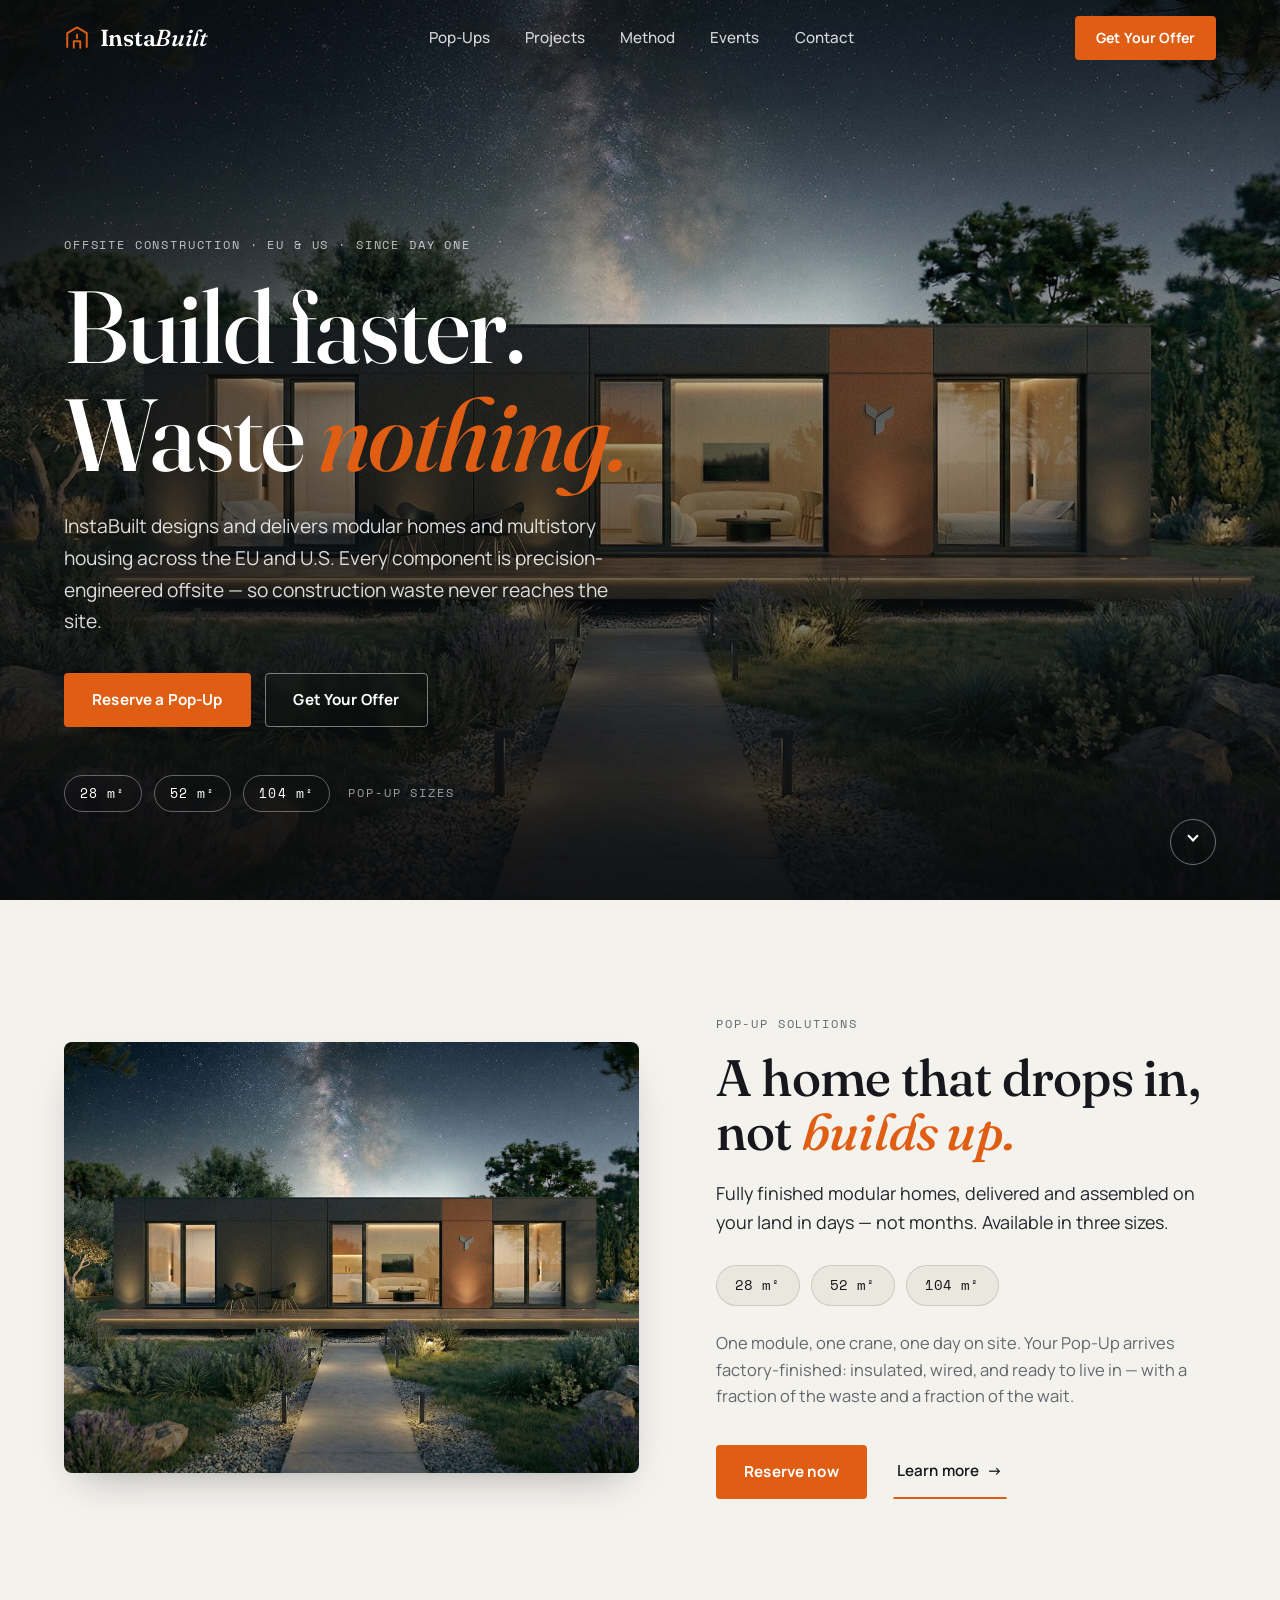
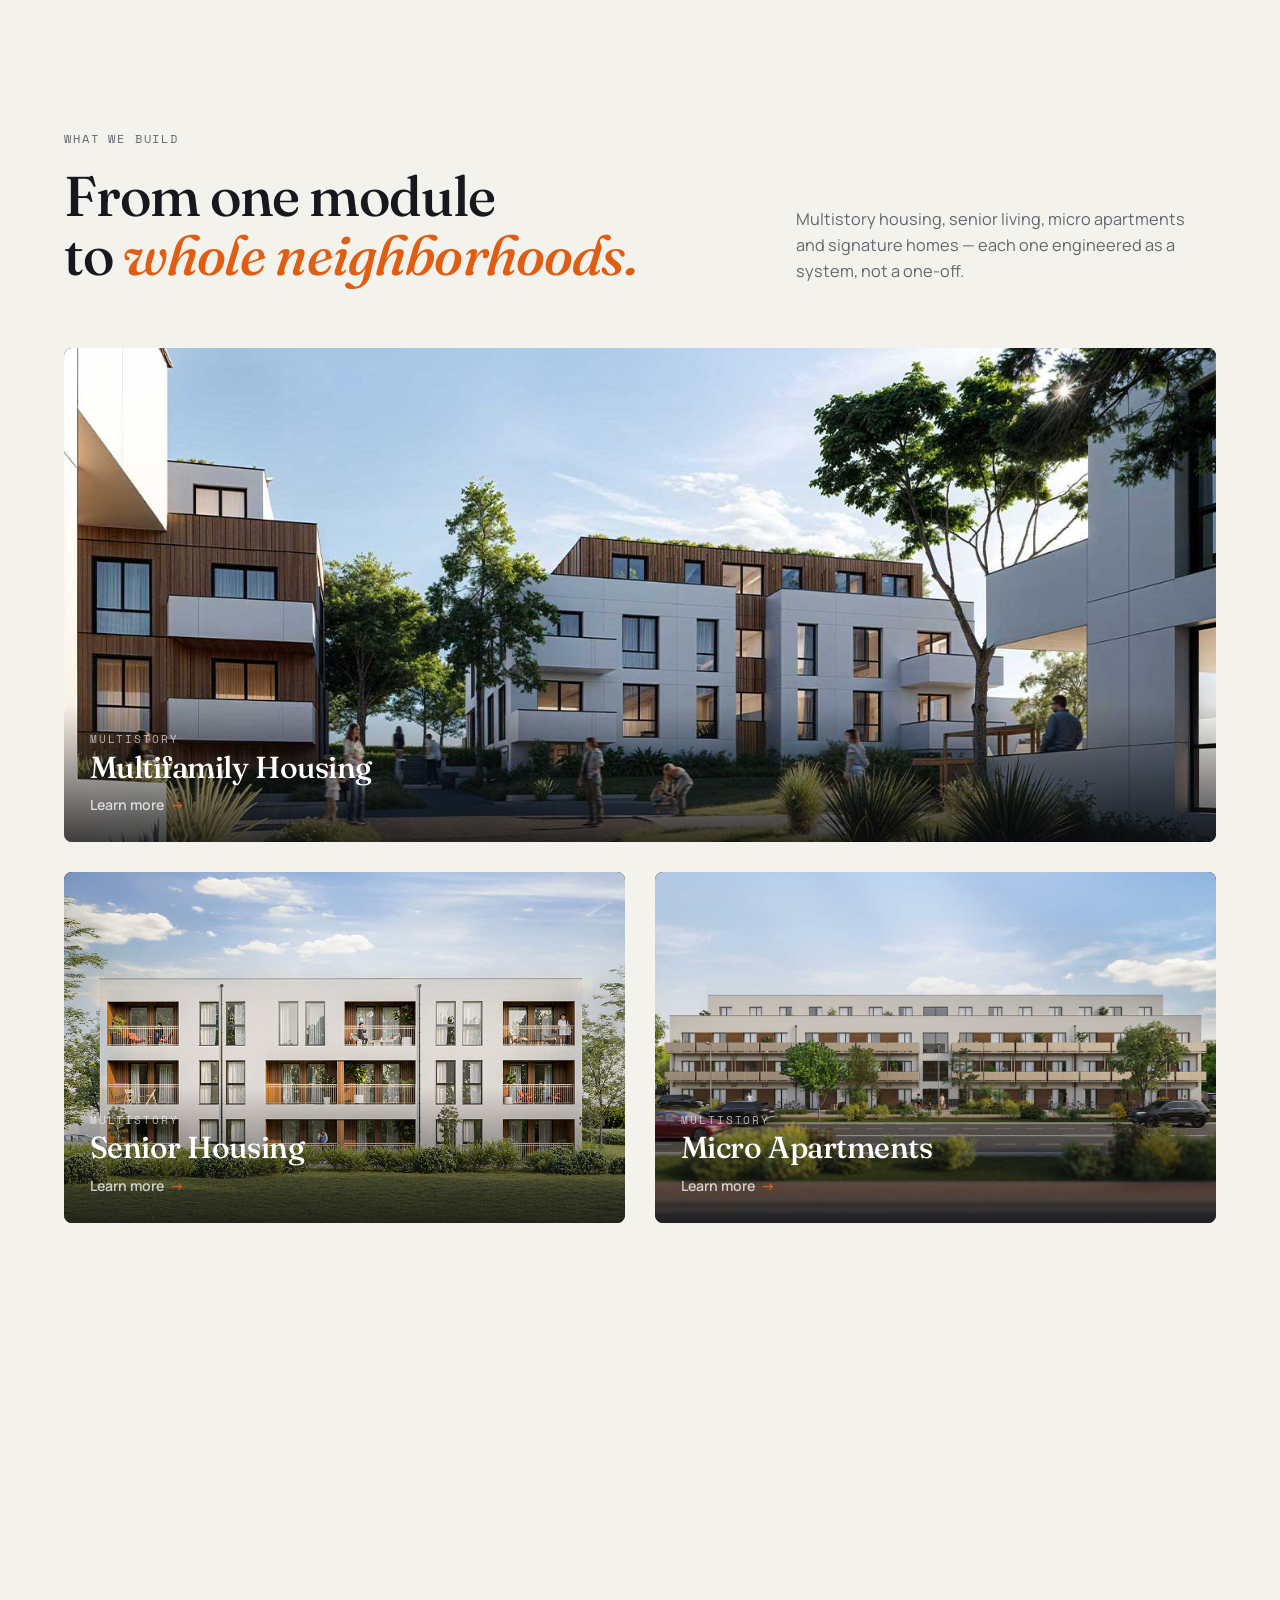
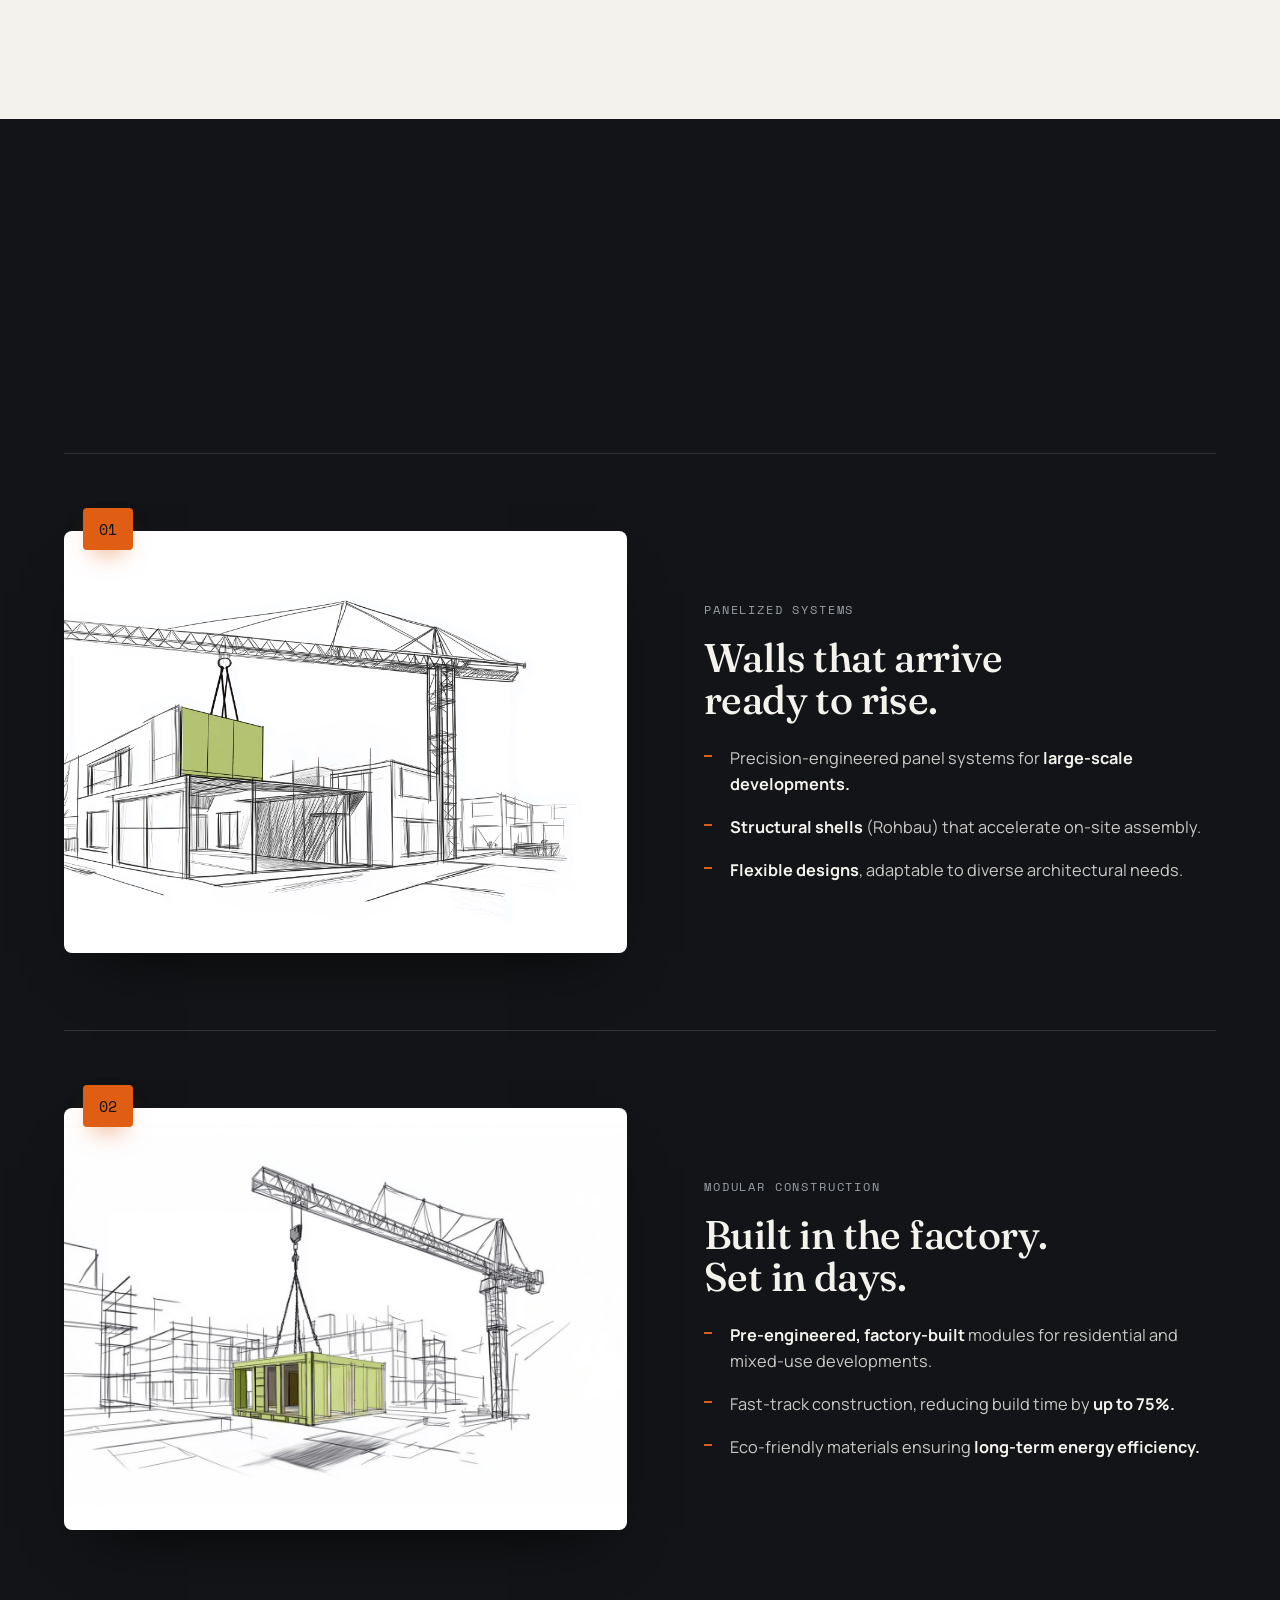
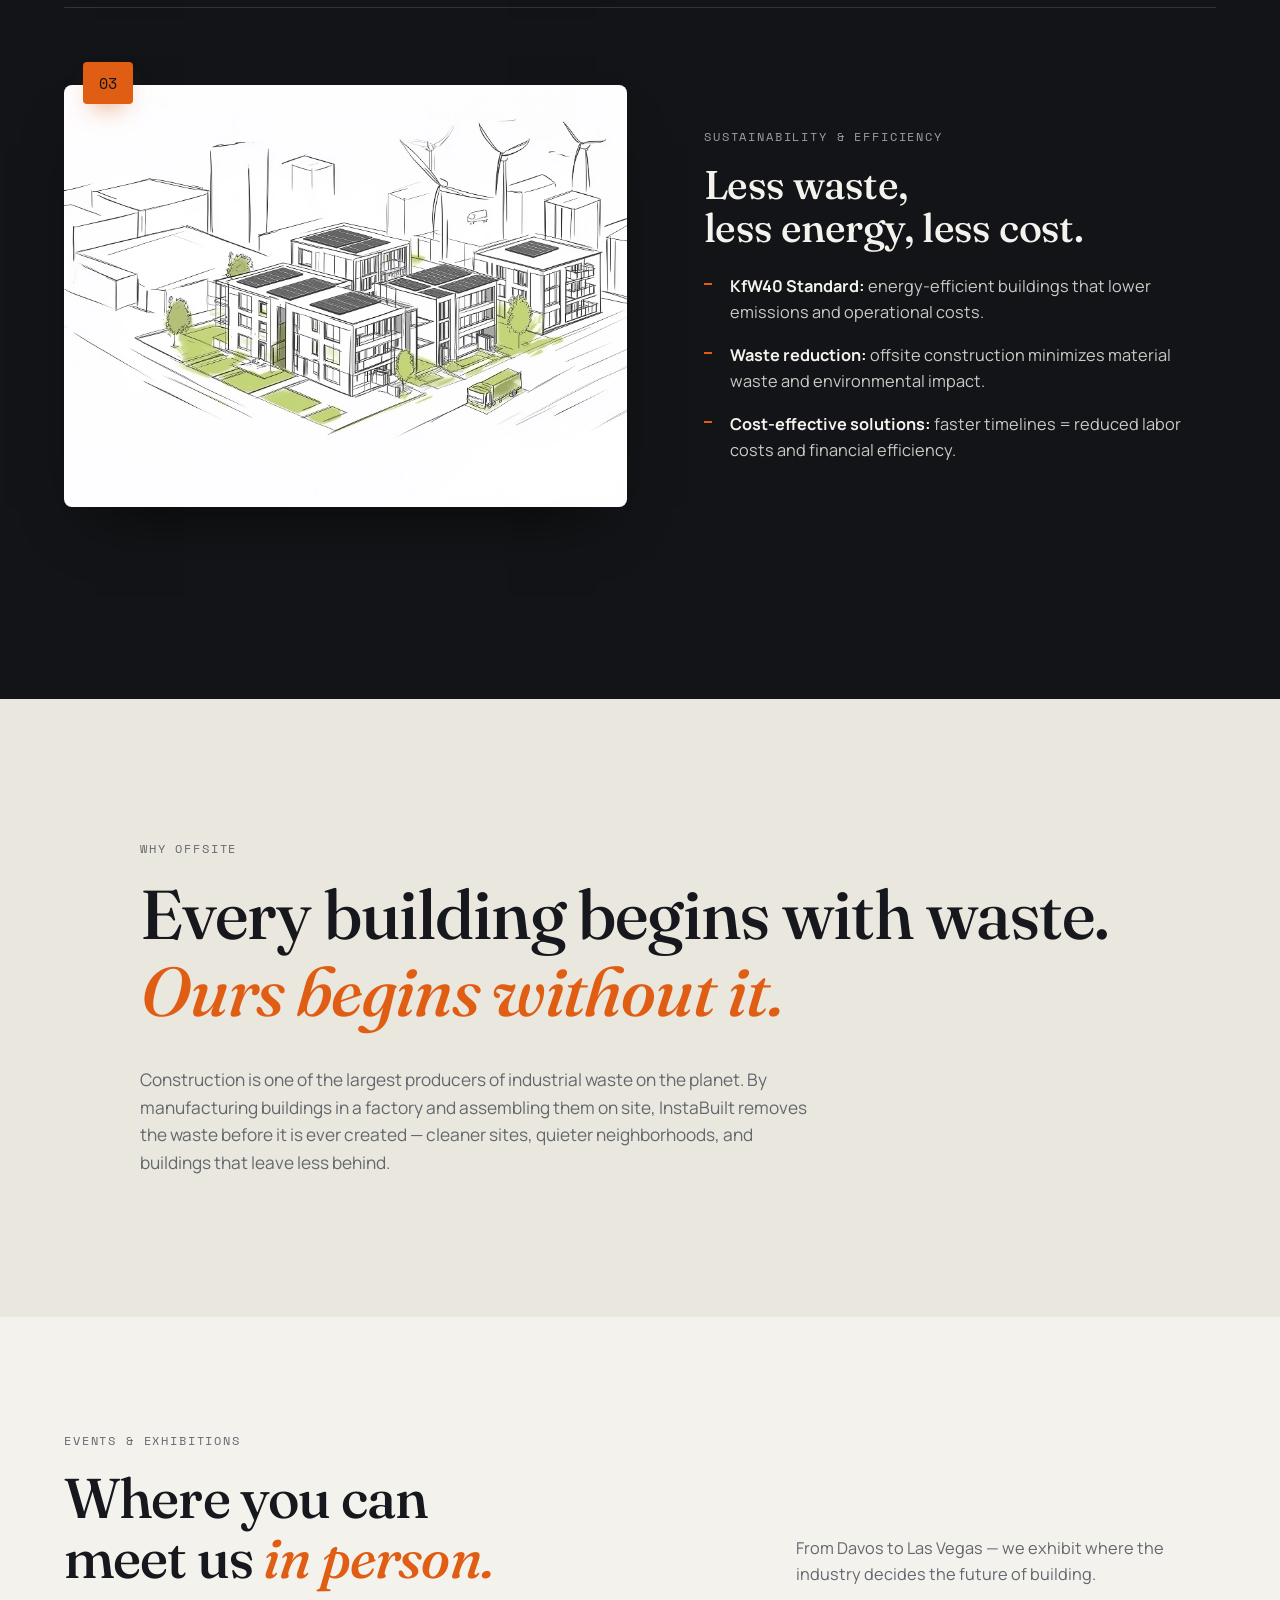
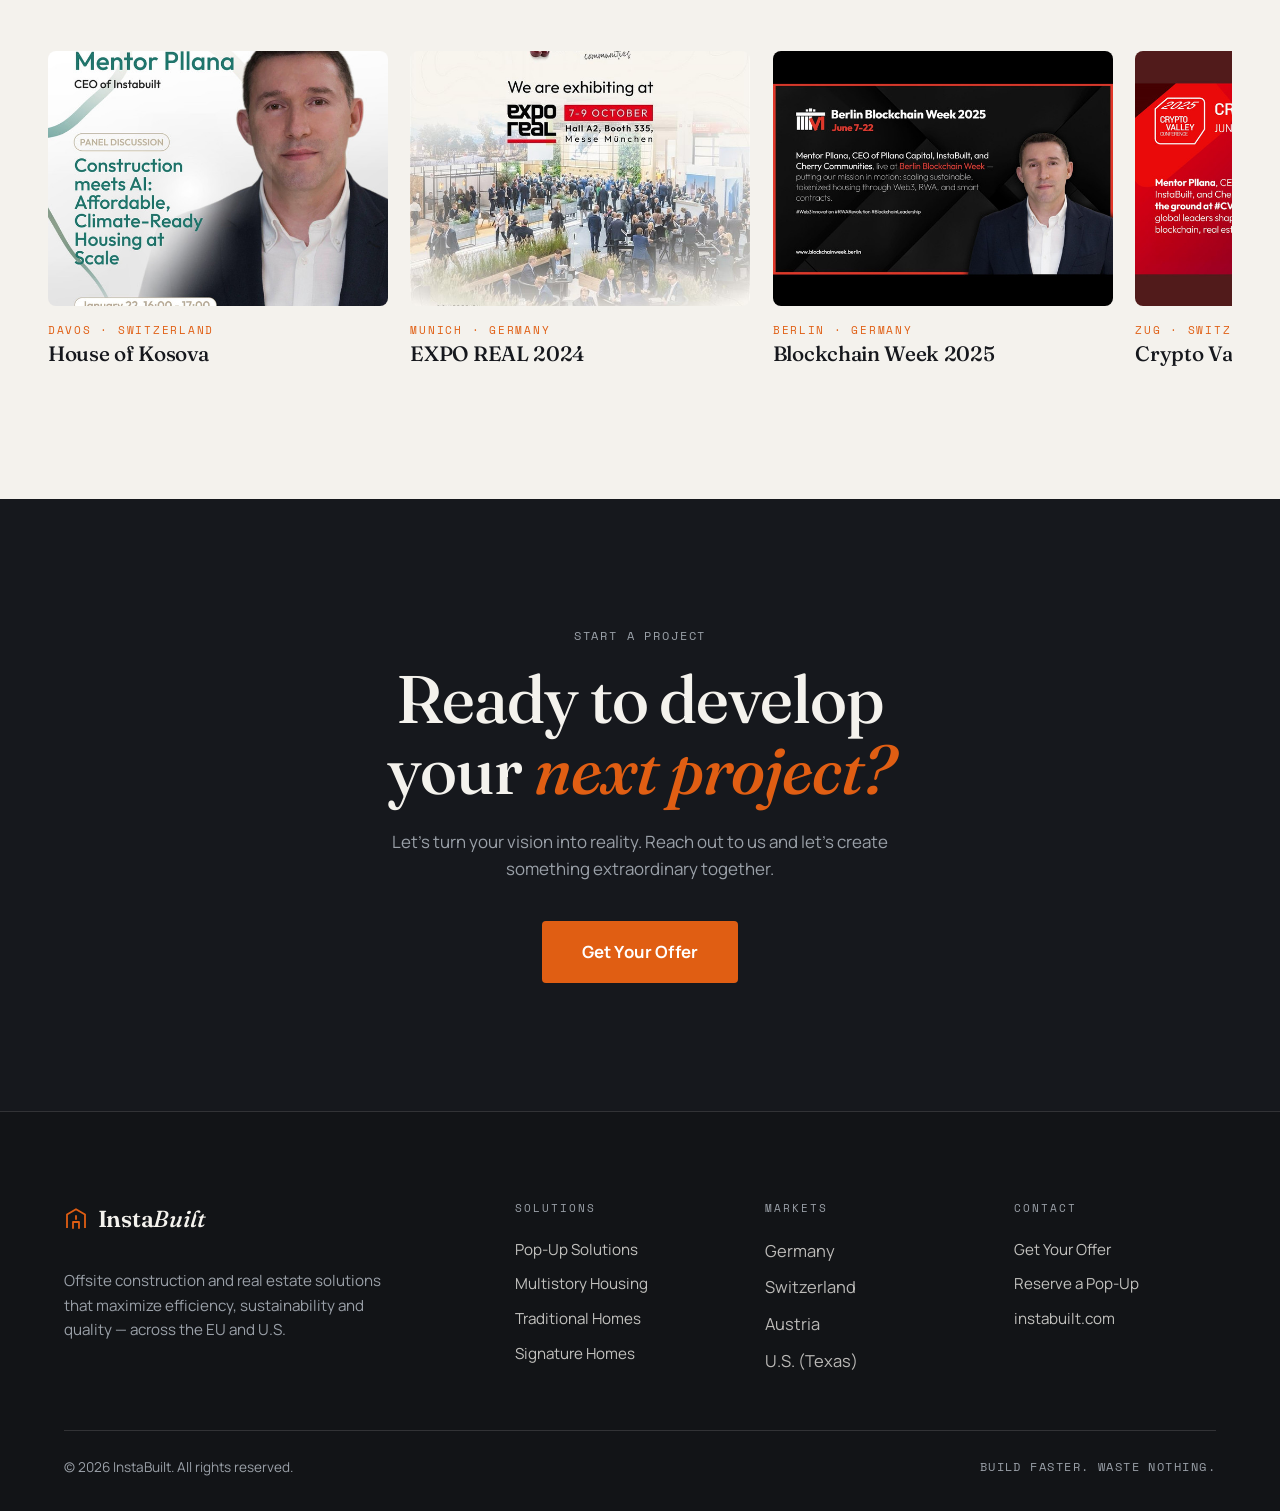
==== index.html @ df4d2c70 "InstaBuilt modern single-page site: hero, pop-ups, projects, method, events, CTA, footer + local med" ====
<!DOCTYPE html>
<html lang="en">
<head>
<meta charset="UTF-8">
<meta name="viewport" content="width=device-width, initial-scale=1.0">
<title>InstaBuilt — Offsite Construction, Without the Waste</title>
<meta name="description" content="InstaBuilt designs and delivers modular homes, pop-up solutions and multistory housing across the EU and U.S. Precision-engineered offsite — faster, greener, and with construction waste engineered out before it exists.">
<link rel="icon" type="image/png" href="images/instabuilt-thumbnail.png">
<link rel="preconnect" href="https://fonts.googleapis.com">
<link rel="preconnect" href="https://fonts.gstatic.com" crossorigin>
<link href="https://fonts.googleapis.com/css2?family=Fraunces:ital,opsz,wght@0,9..144,400;0,9..144,500;0,9..144,600;1,9..144,400;1,9..144,500&family=Manrope:wght@400;500;600;700&family=Space+Mono:wght@400;700&display=swap" rel="stylesheet">
<link rel="stylesheet" href="css/style.css">
</head>
<body>

<!-- ============ NAV ============ -->
<header class="nav" id="nav">
  <div class="nav-inner">
    <a class="brand" href="#top">
      <span class="brand-mark" aria-hidden="true">
        <svg viewBox="0 0 32 32" width="26" height="26" fill="none">
          <path d="M4 28V10l12-7 12 7v18" stroke="currentColor" stroke-width="2.4" stroke-linejoin="round"/>
          <path d="M12 28v-8h8v8M16 16v-4" stroke="currentColor" stroke-width="2.4" stroke-linecap="round" stroke-linejoin="round"/>
        </svg>
      </span>
      <span class="brand-name">Insta<em>Built</em></span>
    </a>
    <nav class="nav-links" aria-label="Primary">
      <a href="#popups">Pop-Ups</a>
      <a href="#projects">Projects</a>
      <a href="#method">Method</a>
      <a href="#events">Events</a>
      <a href="#contact">Contact</a>
    </nav>
    <a class="btn btn-primary btn-nav" href="https://www.instabuilt.com/get-your-offer" target="_blank" rel="noopener">Get Your Offer</a>
    <button class="nav-toggle" id="navToggle" aria-label="Open menu" aria-expanded="false" aria-controls="mobileMenu">
      <span></span><span></span>
    </button>
  </div>
  <div class="mobile-menu" id="mobileMenu">
    <a href="#popups">Pop-Ups</a>
    <a href="#projects">Projects</a>
    <a href="#method">Method</a>
    <a href="#events">Events</a>
    <a href="#contact">Contact</a>
    <a class="btn btn-primary" href="https://www.instabuilt.com/get-your-offer" target="_blank" rel="noopener">Get Your Offer</a>
  </div>
</header>

<main id="top">

  <!-- ============ HERO ============ -->
  <section class="hero">
    <img class="hero-img" src="images/home/popup-exterior-night.jpg" alt="Modern POP UP modular home exterior at night with landscaped garden and warm interior lighting">
    <div class="hero-scrim" aria-hidden="true"></div>
    <div class="hero-content">
      <p class="eyebrow reveal">Offsite construction · EU &amp; US · Since day one</p>
      <h1 class="reveal">Build faster.<br>Waste <em>nothing.</em></h1>
      <p class="hero-sub reveal">InstaBuilt designs and delivers modular homes and multistory housing across the EU and U.S. Every component is precision-engineered offsite — so construction waste never reaches the site.</p>
      <div class="hero-cta reveal">
        <a class="btn btn-primary" href="https://www.instabuilt.com/order-your-popup/" target="_blank" rel="noopener">Reserve a Pop-Up</a>
        <a class="btn btn-ghost" href="https://www.instabuilt.com/get-your-offer" target="_blank" rel="noopener">Get Your Offer</a>
      </div>
      <div class="hero-sizes reveal">
        <span class="hero-size">28 m²</span><span class="hero-size">52 m²</span><span class="hero-size">104 m²</span>
        <span class="hero-size-label">Pop-Up sizes</span>
      </div>
    </div>
    <a class="hero-scroll" href="#popups" aria-label="Scroll to content">
      <span></span>
    </a>
  </section>

  <!-- ============ POP-UP SOLUTIONS ============ -->
  <section class="section feature" id="popups">
    <div class="feature-media reveal">
      <img src="images/home/popup-exterior-night.jpg" alt="Modern POP UP modular home exterior at night with landscaped garden and warm interior lighting" loading="lazy">
    </div>
    <div class="feature-body">
      <p class="eyebrow reveal">Pop-Up Solutions</p>
      <h2 class="reveal">A home that drops in,<br>not <em>builds up.</em></h2>
      <p class="lead reveal">Fully finished modular homes, delivered and assembled on your land in days — not months. Available in three sizes.</p>
      <div class="size-chips reveal" role="list" aria-label="Available sizes">
        <span class="chip" role="listitem">28 m²</span>
        <span class="chip" role="listitem">52 m²</span>
        <span class="chip" role="listitem">104 m²</span>
      </div>
      <p class="feature-copy reveal">One module, one crane, one day on site. Your Pop-Up arrives factory-finished: insulated, wired, and ready to live in — with a fraction of the waste and a fraction of the wait.</p>
      <div class="feature-cta reveal">
        <a class="btn btn-primary" href="https://www.instabuilt.com/order-your-popup/" target="_blank" rel="noopener">Reserve now</a>
        <a class="btn btn-text" href="https://www.instabuilt.com/popup-solutions" target="_blank" rel="noopener">Learn more <span aria-hidden="true">→</span></a>
      </div>
    </div>
  </section>

  <!-- ============ PROJECTS ============ -->
  <section class="section projects" id="projects">
    <div class="section-head reveal">
      <div>
        <p class="eyebrow">What we build</p>
        <h2>From one module<br>to <em>whole neighborhoods.</em></h2>
      </div>
      <p class="section-intro">Multistory housing, senior living, micro apartments and signature homes — each one engineered as a system, not a one-off.</p>
    </div>

    <div class="project-grid">
      <a class="project-card project-card-lg reveal" href="https://www.instabuilt.com/multistory-multifamily" target="_blank" rel="noopener">
        <div class="project-img"><img src="images/home/multistory-multifamily.jpg" alt="Modern multistory apartment buildings with landscaped grounds and residents walking outdoors" loading="lazy"></div>
        <div class="project-cap">
          <p class="project-tag">Multistory</p>
          <h3>Multifamily Housing</h3>
          <span class="project-more">Learn more <span aria-hidden="true">→</span></span>
        </div>
      </a>

      <a class="project-card reveal" href="https://www.instabuilt.com/senior-housing" target="_blank" rel="noopener">
        <div class="project-img"><img src="images/home/senior-solutions.jpg" alt="Modern multistory senior housing community with landscaped outdoor areas" loading="lazy"></div>
        <div class="project-cap">
          <p class="project-tag">Multistory</p>
          <h3>Senior Housing</h3>
          <span class="project-more">Learn more <span aria-hidden="true">→</span></span>
        </div>
      </a>

      <a class="project-card reveal" href="https://www.instabuilt.com/micro-apartments" target="_blank" rel="noopener">
        <div class="project-img"><img src="images/home/micro-apartments-project.jpg" alt="Modern multistory micro apartment building exterior" loading="lazy"></div>
        <div class="project-cap">
          <p class="project-tag">Multistory</p>
          <h3>Micro Apartments</h3>
          <span class="project-more">Learn more <span aria-hidden="true">→</span></span>
        </div>
      </a>

      <a class="project-card reveal" href="https://www.instabuilt.com/traditional-homes-eu-us" target="_blank" rel="noopener">
        <div class="project-img"><img src="images/home/traditional-design.jpg" alt="Traditional home design with flexible architecture for dream destinations" loading="lazy"></div>
        <div class="project-cap">
          <p class="project-tag">Single family</p>
          <h3>Traditional Homes</h3>
          <span class="project-more">Learn more <span aria-hidden="true">→</span></span>
        </div>
      </a>

      <a class="project-card reveal" href="https://www.instabuilt.com/signature-homes" target="_blank" rel="noopener">
        <div class="project-img"><img src="images/home/signature-home.jpg" alt="InstaBuilt signature home exterior with elevated modern design" loading="lazy"></div>
        <div class="project-cap">
          <p class="project-tag">Custom</p>
          <h3>Signature Homes</h3>
          <span class="project-more">Learn more <span aria-hidden="true">→</span></span>
        </div>
      </a>
    </div>
  </section>

  <!-- ============ METHOD / SERIAL CONSTRUCTION ============ -->
  <section class="section method" id="method">
    <div class="section-head method-head reveal">
      <div>
        <p class="eyebrow">The InstaBuilt Method</p>
        <h2>Serial construction.<br><em>Zero-site</em> waste.</h2>
      </div>
      <p class="section-intro">We partner with permitted projects in the EU and U.S. (Texas), primarily in Germany, Switzerland and Austria. Our mission is simple: build smarter, greener, and faster.</p>
    </div>

    <article class="method-row reveal">
      <div class="method-media">
        <img src="images/home/panelized-systems.png" alt="Technical illustration of a crane installing a green panelized wall system on a building frame" loading="lazy">
        <span class="method-num" aria-hidden="true">01</span>
      </div>
      <div class="method-body">
        <p class="eyebrow">Panelized Systems</p>
        <h3>Walls that arrive<br>ready to rise.</h3>
        <ul class="method-list">
          <li>Precision-engineered panel systems for <strong>large-scale developments.</strong></li>
          <li><strong>Structural shells</strong> (Rohbau) that accelerate on-site assembly.</li>
          <li><strong>Flexible designs</strong>, adaptable to diverse architectural needs.</li>
        </ul>
      </div>
    </article>

    <article class="method-row method-row-flip reveal">
      <div class="method-media">
        <img src="images/home/modular-construction.jpg" alt="Technical illustration of a crane lifting a green modular unit onto a building structure" loading="lazy">
        <span class="method-num" aria-hidden="true">02</span>
      </div>
      <div class="method-body">
        <p class="eyebrow">Modular Construction</p>
        <h3>Built in the factory.<br>Set in days.</h3>
        <ul class="method-list">
          <li><strong>Pre-engineered, factory-built</strong> modules for residential and mixed-use developments.</li>
          <li>Fast-track construction, reducing build time by <strong>up to 75%.</strong></li>
          <li>Eco-friendly materials ensuring <strong>long-term energy efficiency.</strong></li>
        </ul>
      </div>
    </article>

    <article class="method-row reveal">
      <div class="method-media">
        <img src="images/home/sustainability-efficiency.png" alt="Technical illustration of sustainable buildings with solar panels and green roofs" loading="lazy">
        <span class="method-num" aria-hidden="true">03</span>
      </div>
      <div class="method-body">
        <p class="eyebrow">Sustainability &amp; Efficiency</p>
        <h3>Less waste,<br>less energy, less cost.</h3>
        <ul class="method-list">
          <li><strong>KfW40 Standard:</strong> energy-efficient buildings that lower emissions and operational costs.</li>
          <li><strong>Waste reduction:</strong> offsite construction minimizes material waste and environmental impact.</li>
          <li><strong>Cost-effective solutions:</strong> faster timelines = reduced labor costs and financial efficiency.</li>
        </ul>
      </div>
    </article>
  </section>

  <!-- ============ MISSION BAND ============ -->
  <section class="mission">
    <div class="mission-inner reveal">
      <p class="eyebrow">Why offsite</p>
      <blockquote>
        Every building begins with waste.<br><em>Ours begins without it.</em>
      </blockquote>
      <p class="mission-copy">Construction is one of the largest producers of industrial waste on the planet. By manufacturing buildings in a factory and assembling them on site, InstaBuilt removes the waste before it is ever created — cleaner sites, quieter neighborhoods, and buildings that leave less behind.</p>
    </div>
  </section>

  <!-- ============ EVENTS ============ -->
  <section class="section events" id="events">
    <div class="section-head reveal">
      <div>
        <p class="eyebrow">Events &amp; Exhibitions</p>
        <h2>Where you can<br>meet us <em>in person.</em></h2>
      </div>
      <p class="section-intro">From Davos to Las Vegas — we exhibit where the industry decides the future of building.</p>
    </div>

    <div class="event-scroll reveal">
      <a class="event-card" href="https://www.instabuilt.com/" target="_blank" rel="noopener">
        <div class="event-img"><img src="images/events/davos.jpg" alt="InstaBuilt at House of Kosova in Davos, Switzerland" loading="lazy"></div>
        <p class="event-loc">Davos · Switzerland</p>
        <h3>House of Kosova</h3>
      </a>
      <a class="event-card" href="https://www.instabuilt.com/" target="_blank" rel="noopener">
        <div class="event-img"><img src="images/events/expo-real.jpg" alt="InstaBuilt at EXPO REAL in Munich, Germany" loading="lazy"></div>
        <p class="event-loc">Munich · Germany</p>
        <h3>EXPO REAL 2024</h3>
      </a>
      <a class="event-card" href="https://www.instabuilt.com/" target="_blank" rel="noopener">
        <div class="event-img"><img src="images/events/blockchain-week.jpg" alt="InstaBuilt at Berlin Blockchain Week, Germany" loading="lazy"></div>
        <p class="event-loc">Berlin · Germany</p>
        <h3>Blockchain Week 2025</h3>
      </a>
      <a class="event-card" href="https://www.instabuilt.com/" target="_blank" rel="noopener">
        <div class="event-img"><img src="images/events/crypto-valley.jpg" alt="InstaBuilt at Crypto Valley Conference in Zug, Switzerland" loading="lazy"></div>
        <p class="event-loc">Zug · Switzerland</p>
        <h3>Crypto Valley Conference</h3>
      </a>
      <a class="event-card" href="https://www.instabuilt.com/" target="_blank" rel="noopener">
        <div class="event-img"><img src="images/events/blueprint.jpg" alt="InstaBuilt at Blueprint in Las Vegas, USA" loading="lazy"></div>
        <p class="event-loc">Las Vegas · USA</p>
        <h3>Blueprint 2024</h3>
      </a>
      <a class="event-card" href="https://www.instabuilt.com/" target="_blank" rel="noopener">
        <div class="event-img"><img src="images/events/housing-summit.jpg" alt="InstaBuilt at Housing Innovation Summit in Denver, USA" loading="lazy"></div>
        <p class="event-loc">Denver · USA</p>
        <h3>Housing Innovation Summit</h3>
      </a>
      <a class="event-card" href="https://www.instabuilt.com/" target="_blank" rel="noopener">
        <div class="event-img"><img src="images/events/retcon.jpg" alt="InstaBuilt at RETCON" loading="lazy"></div>
        <p class="event-loc">Industry</p>
        <h3>RETCON</h3>
      </a>
    </div>
  </section>

  <!-- ============ CTA ============ -->
  <section class="cta">
    <div class="cta-inner reveal">
      <p class="eyebrow">Start a project</p>
      <h2>Ready to develop<br>your <em>next project?</em></h2>
      <p class="cta-copy">Let's turn your vision into reality. Reach out to us and let's create something extraordinary together.</p>
      <a class="btn btn-primary btn-lg" href="https://www.instabuilt.com/get-your-offer" target="_blank" rel="noopener">Get Your Offer</a>
    </div>
  </section>

</main>

<!-- ============ FOOTER ============ -->
<footer class="footer" id="contact">
  <div class="footer-inner">
    <div class="footer-brand">
      <a class="brand" href="#top">
        <span class="brand-mark" aria-hidden="true">
          <svg viewBox="0 0 32 32" width="24" height="24" fill="none">
            <path d="M4 28V10l12-7 12 7v18" stroke="currentColor" stroke-width="2.4" stroke-linejoin="round"/>
            <path d="M12 28v-8h8v8M16 16v-4" stroke="currentColor" stroke-width="2.4" stroke-linecap="round" stroke-linejoin="round"/>
          </svg>
        </span>
        <span class="brand-name">Insta<em>Built</em></span>
      </a>
      <p>Offsite construction and real estate solutions that maximize efficiency, sustainability and quality — across the EU and U.S.</p>
    </div>
    <div class="footer-col">
      <p class="footer-head">Solutions</p>
      <a href="https://www.instabuilt.com/popup-solutions" target="_blank" rel="noopener">Pop-Up Solutions</a>
      <a href="https://www.instabuilt.com/multistory-multifamily" target="_blank" rel="noopener">Multistory Housing</a>
      <a href="https://www.instabuilt.com/traditional-homes-eu-us" target="_blank" rel="noopener">Traditional Homes</a>
      <a href="https://www.instabuilt.com/signature-homes" target="_blank" rel="noopener">Signature Homes</a>
    </div>
    <div class="footer-col">
      <p class="footer-head">Markets</p>
      <span>Germany</span>
      <span>Switzerland</span>
      <span>Austria</span>
      <span>U.S. (Texas)</span>
    </div>
    <div class="footer-col">
      <p class="footer-head">Contact</p>
      <a href="https://www.instabuilt.com/get-your-offer" target="_blank" rel="noopener">Get Your Offer</a>
      <a href="https://www.instabuilt.com/order-your-popup/" target="_blank" rel="noopener">Reserve a Pop-Up</a>
      <a href="https://www.instabuilt.com/" target="_blank" rel="noopener">instabuilt.com</a>
    </div>
  </div>
  <div class="footer-bottom">
    <span>© <span id="year">2026</span> InstaBuilt. All rights reserved.</span>
    <span class="footer-tag">Build faster. Waste nothing.</span>
  </div>
</footer>

<script src="js/main.js"></script>
</body>
</html>
---- css/style.css ----
/* ============================================================
   InstaBuilt — modern single-page site
   Tokens, base, components
   ============================================================ */

:root {
  --paper: #f4f2ed;
  --paper-2: #eae7de;
  --ink: #16181d;
  --ink-2: #23262d;
  --muted: #63676e;
  --accent: #e05e13;
  --accent-hover: #c9500c;
  --accent-ink: #ffffff;
  --line: rgba(22, 24, 29, 0.14);
  --dark: #121417;
  --dark-2: #1a1d22;
  --dark-line: rgba(244, 242, 237, 0.14);
  --dark-muted: #9aa0a8;

  --font-display: "Fraunces", "Georgia", serif;
  --font-body: "Manrope", "Segoe UI", system-ui, sans-serif;
  --font-mono: "Space Mono", "SFMono-Regular", monospace;

  --radius: 4px;
  --shadow: 0 18px 40px -18px rgba(22, 24, 29, 0.35);
  --nav-h: 76px;
}

/* ---------- Reset / base ---------- */
*, *::before, *::after { box-sizing: border-box; margin: 0; padding: 0; }

html {
  scroll-behavior: smooth;
  scroll-padding-top: calc(var(--nav-h) + 12px);
}

body {
  font-family: var(--font-body);
  background: var(--paper);
  color: var(--ink);
  line-height: 1.6;
  font-size: 16.5px;
  -webkit-font-smoothing: antialiased;
  overflow-x: hidden;
}

img { display: block; max-width: 100%; }
a { color: inherit; text-decoration: none; }
ul { list-style: none; }

::selection { background: var(--accent); color: var(--accent-ink); }

:focus-visible {
  outline: 2px solid var(--accent);
  outline-offset: 3px;
  border-radius: 2px;
}

/* ---------- Typography helpers ---------- */
.eyebrow {
  font-family: var(--font-mono);
  font-size: 0.72rem;
  letter-spacing: 0.16em;
  text-transform: uppercase;
  color: var(--muted);
  margin-bottom: 1.1rem;
}

h1, h2, h3 {
  font-family: var(--font-display);
  font-weight: 500;
  line-height: 1.06;
  letter-spacing: -0.015em;
  text-wrap: balance;
}

h1 em, h2 em, h3 em, blockquote em {
  font-style: italic;
  color: var(--accent);
}

.section {
  padding: clamp(4.5rem, 9vw, 8rem) clamp(1.25rem, 5vw, 4rem);
  max-width: 1400px;
  margin: 0 auto;
}

.section-head {
  display: flex;
  justify-content: space-between;
  align-items: flex-end;
  gap: 3rem;
  margin-bottom: clamp(2.5rem, 5vw, 4rem);
}

.section-head h2 {
  font-size: clamp(2.1rem, 4.4vw, 3.5rem);
}

.section-intro {
  max-width: 420px;
  color: var(--muted);
  font-size: 1.02rem;
}

/* ---------- Buttons ---------- */
.btn {
  display: inline-flex;
  align-items: center;
  justify-content: center;
  gap: 0.5rem;
  font-family: var(--font-body);
  font-weight: 700;
  font-size: 0.95rem;
  letter-spacing: 0.01em;
  padding: 0.85rem 1.7rem;
  border-radius: var(--radius);
  border: 1px solid transparent;
  cursor: pointer;
  transition: transform 0.18s ease, background 0.18s ease, color 0.18s ease, border-color 0.18s ease, box-shadow 0.18s ease;
  white-space: nowrap;
}

.btn-primary {
  background: var(--accent);
  color: var(--accent-ink);
}

.btn-primary:hover {
  background: var(--accent-hover);
  transform: translateY(-2px);
  box-shadow: 0 14px 26px -12px rgba(224, 94, 19, 0.55);
}

.btn-ghost {
  border-color: rgba(255, 255, 255, 0.45);
  color: #fff;
  background: transparent;
  backdrop-filter: blur(4px);
}

.btn-ghost:hover {
  border-color: #fff;
  background: rgba(255, 255, 255, 0.12);
  transform: translateY(-2px);
}

.btn-text {
  padding: 0.85rem 0.2rem;
  font-weight: 600;
  color: var(--ink);
  border-bottom: 2px solid var(--accent);
  border-radius: 0;
}

.btn-text:hover { color: var(--accent); }
.btn-lg { padding: 1.05rem 2.4rem; font-size: 1.05rem; }

/* ---------- Nav ---------- */
.nav {
  position: fixed;
  inset: 0 0 auto 0;
  z-index: 100;
  transition: background 0.3s ease, box-shadow 0.3s ease, border-color 0.3s ease;
  border-bottom: 1px solid transparent;
}

.nav-inner {
  max-width: 1400px;
  margin: 0 auto;
  padding: 0 clamp(1.25rem, 5vw, 4rem);
  height: var(--nav-h);
  display: flex;
  align-items: center;
  justify-content: space-between;
  gap: 2rem;
}

.brand {
  display: inline-flex;
  align-items: center;
  gap: 0.6rem;
  color: #fff;
}

.brand-mark { display: inline-flex; color: var(--accent); }

.brand-name {
  font-family: var(--font-display);
  font-size: 1.45rem;
  font-weight: 600;
  letter-spacing: -0.01em;
}

.brand-name em { font-style: italic; font-weight: 500; }

.nav-links {
  display: flex;
  gap: 2.2rem;
}

.nav-links a {
  color: rgba(255, 255, 255, 0.82);
  font-size: 0.95rem;
  font-weight: 500;
  position: relative;
  padding: 0.35rem 0;
}

.nav-links a::after {
  content: "";
  position: absolute;
  left: 0; bottom: 0;
  width: 100%; height: 2px;
  background: var(--accent);
  transform: scaleX(0);
  transform-origin: left;
  transition: transform 0.22s ease;
}

.nav-links a:hover { color: #fff; }
.nav-links a:hover::after { transform: scaleX(1); }

.btn-nav { padding: 0.6rem 1.25rem; font-size: 0.88rem; }

/* nav solid on scroll */
.nav.scrolled {
  background: rgba(18, 20, 23, 0.92);
  backdrop-filter: blur(12px);
  border-bottom-color: var(--dark-line);
  box-shadow: 0 10px 30px -18px rgba(0, 0, 0, 0.5);
}

/* toggle + mobile menu */
.nav-toggle {
  display: none;
  background: none;
  border: 0;
  cursor: pointer;
  width: 44px; height: 44px;
  flex-direction: column;
  align-items: center;
  justify-content: center;
  gap: 7px;
}

.nav-toggle span {
  display: block;
  width: 24px; height: 2px;
  background: #fff;
  transition: transform 0.25s ease, opacity 0.25s ease;
}

.nav-toggle.open span:first-child { transform: translateY(4.5px) rotate(45deg); }
.nav-toggle.open span:last-child { transform: translateY(-4.5px) rotate(-45deg); }

.mobile-menu {
  display: none;
  flex-direction: column;
  gap: 0.25rem;
  padding: 0.5rem clamp(1.25rem, 5vw, 4rem) 2rem;
  background: rgba(18, 20, 23, 0.97);
  border-bottom: 1px solid var(--dark-line);
}

.mobile-menu.open { display: flex; }

.mobile-menu a {
  color: rgba(255, 255, 255, 0.88);
  font-size: 1.15rem;
  font-weight: 600;
  padding: 0.8rem 0;
  border-bottom: 1px solid rgba(244, 242, 237, 0.08);
}

.mobile-menu .btn { margin-top: 1rem; justify-content: center; }

/* ---------- Hero ---------- */
.hero {
  position: relative;
  min-height: 100svh;
  display: flex;
  align-items: flex-end;
  color: #fff;
  overflow: hidden;
}

.hero-img {
  position: absolute;
  inset: 0;
  width: 100%; height: 100%;
  object-fit: cover;
  object-position: center 40%;
}

.hero-scrim {
  position: absolute;
  inset: 0;
  background:
    linear-gradient(180deg, rgba(10, 11, 13, 0.55) 0%, rgba(10, 11, 13, 0.12) 35%, rgba(10, 11, 13, 0.55) 72%, rgba(10, 11, 13, 0.88) 100%),
    linear-gradient(90deg, rgba(10, 11, 13, 0.5) 0%, rgba(10, 11, 13, 0.05) 60%);
}

.hero-content {
  position: relative;
  z-index: 2;
  max-width: 1400px;
  width: 100%;
  margin: 0 auto;
  padding: calc(var(--nav-h) + 3rem) clamp(1.25rem, 5vw, 4rem) 5.5rem;
}

.hero .eyebrow { color: rgba(255, 255, 255, 0.72); }

.hero h1 {
  font-size: clamp(3rem, 8vw, 6.8rem);
  font-weight: 500;
  color: #fff;
  max-width: 15ch;
}

.hero-sub {
  margin-top: 1.4rem;
  max-width: 46ch;
  color: rgba(255, 255, 255, 0.85);
  font-size: clamp(1.02rem, 1.6vw, 1.2rem);
  line-height: 1.65;
}

.hero-cta {
  margin-top: 2.2rem;
  display: flex;
  flex-wrap: wrap;
  gap: 0.9rem;
}

.hero-sizes {
  margin-top: 3rem;
  display: flex;
  align-items: center;
  gap: 0.75rem;
  flex-wrap: wrap;
}

.hero-size {
  font-family: var(--font-mono);
  font-size: 0.82rem;
  letter-spacing: 0.08em;
  padding: 0.45rem 0.95rem;
  border: 1px solid rgba(255, 255, 255, 0.35);
  border-radius: 999px;
  color: #fff;
  backdrop-filter: blur(6px);
}

.hero-size-label {
  font-family: var(--font-mono);
  font-size: 0.72rem;
  letter-spacing: 0.16em;
  text-transform: uppercase;
  color: rgba(255, 255, 255, 0.6);
  margin-left: 0.4rem;
}

.hero-scroll {
  position: absolute;
  right: clamp(1.25rem, 5vw, 4rem);
  bottom: 2.2rem;
  z-index: 3;
  width: 46px; height: 46px;
  border: 1px solid rgba(255, 255, 255, 0.4);
  border-radius: 999px;
  display: flex;
  align-items: flex-start;
  justify-content: center;
  padding-top: 12px;
  transition: border-color 0.2s ease, transform 0.2s ease;
}

.hero-scroll span {
  width: 8px; height: 8px;
  border-right: 2px solid #fff;
  border-bottom: 2px solid #fff;
  transform: rotate(45deg);
  animation: scrollHint 1.8s ease-in-out infinite;
}

.hero-scroll:hover { border-color: #fff; transform: translateY(3px); }

@keyframes scrollHint {
  0%, 100% { transform: rotate(45deg) translate(0, 0); opacity: 1; }
  50% { transform: rotate(45deg) translate(5px, 5px); opacity: 0.45; }
}

/* ---------- Feature (Pop-Ups) ---------- */
.feature {
  display: grid;
  grid-template-columns: 1.15fr 1fr;
  gap: clamp(2.5rem, 6vw, 5.5rem);
  align-items: center;
}

.feature-media img {
  width: 100%;
  aspect-ratio: 4 / 3;
  object-fit: cover;
  border-radius: 8px;
  box-shadow: var(--shadow);
}

.feature-body h2 {
  font-size: clamp(2.1rem, 4vw, 3.3rem);
}

.lead {
  margin-top: 1.2rem;
  font-size: 1.12rem;
  color: var(--ink-2);
}

.size-chips {
  display: flex;
  gap: 0.7rem;
  margin-top: 1.8rem;
}

.chip {
  font-family: var(--font-mono);
  font-size: 0.85rem;
  padding: 0.55rem 1.15rem;
  border: 1px solid var(--line);
  border-radius: 999px;
  background: var(--paper-2);
}

.feature-copy {
  margin-top: 1.5rem;
  color: var(--muted);
  max-width: 52ch;
}

.feature-cta {
  margin-top: 2.2rem;
  display: flex;
  align-items: center;
  gap: 1.6rem;
  flex-wrap: wrap;
}

/* ---------- Projects ---------- */
.project-grid {
  display: grid;
  grid-template-columns: repeat(2, 1fr);
  gap: clamp(1.1rem, 2.5vw, 1.9rem);
}

.project-card {
  position: relative;
  display: block;
  overflow: hidden;
  border-radius: 8px;
  background: var(--ink);
}

.project-card-lg { grid-column: 1 / -1; }

.project-img {
  overflow: hidden;
  aspect-ratio: 16 / 10;
}

.project-card-lg .project-img { aspect-ratio: 21 / 9; }

.project-img img {
  width: 100%; height: 100%;
  object-fit: cover;
  transition: transform 0.6s cubic-bezier(0.2, 0.6, 0.2, 1);
}

.project-card:hover .project-img img { transform: scale(1.05); }

.project-cap {
  position: absolute;
  inset: auto 0 0 0;
  padding: 1.6rem;
  display: flex;
  flex-direction: column;
  gap: 0.15rem;
  background: linear-gradient(180deg, transparent 0%, rgba(10, 11, 13, 0.78) 100%);
  color: #fff;
}

.project-tag {
  font-family: var(--font-mono);
  font-size: 0.68rem;
  letter-spacing: 0.18em;
  text-transform: uppercase;
  color: rgba(255, 255, 255, 0.66);
}

.project-cap h3 {
  font-size: clamp(1.35rem, 2.4vw, 1.9rem);
  color: #fff;
}

.project-more {
  margin-top: 0.55rem;
  font-size: 0.88rem;
  font-weight: 600;
  color: rgba(255, 255, 255, 0.75);
  display: inline-flex;
  align-items: center;
  gap: 0.4rem;
  transition: color 0.2s ease;
}

.project-more span { color: var(--accent); transition: transform 0.2s ease; }

.project-card:hover .project-more { color: #fff; }
.project-card:hover .project-more span { transform: translateX(4px); }

/* ---------- Method (dark) ---------- */
.method {
  background: var(--dark);
  color: var(--paper);
  max-width: none;
  padding: clamp(4.5rem, 9vw, 8rem) clamp(1.25rem, 5vw, 4rem);
}

.method .eyebrow { color: var(--dark-muted); }
.method .section-intro { color: var(--dark-muted); }
.method .section-head h2 em { color: var(--accent); }

.method-head {
  max-width: 1400px;
  margin-left: auto;
  margin-right: auto;
}

.method-row {
  max-width: 1400px;
  margin: 0 auto;
  display: grid;
  grid-template-columns: 1.1fr 1fr;
  gap: clamp(2.5rem, 6vw, 5.5rem);
  align-items: center;
  padding: clamp(3rem, 6vw, 5.5rem) 0;
  border-top: 1px solid var(--dark-line);
}

.method-media { position: relative; }

.method-media img {
  width: 100%;
  aspect-ratio: 4 / 3;
  object-fit: cover;
  border-radius: 8px;
  box-shadow: 0 30px 60px -30px rgba(0, 0, 0, 0.7);
}

.method-num {
  position: absolute;
  top: -1.4rem;
  left: 1.2rem;
  font-family: var(--font-mono);
  font-size: 0.95rem;
  color: var(--dark);
  background: var(--accent);
  padding: 0.55rem 1rem;
  border-radius: var(--radius);
  box-shadow: 0 12px 24px -10px rgba(224, 94, 19, 0.6);
}

.method-body h3 {
  font-size: clamp(1.7rem, 3.2vw, 2.5rem);
  color: var(--paper);
  margin-bottom: 1.5rem;
}

.method-list {
  display: flex;
  flex-direction: column;
  gap: 1.05rem;
}

.method-list li {
  position: relative;
  padding-left: 1.6rem;
  color: rgba(244, 242, 237, 0.82);
  font-size: 1.02rem;
}

.method-list li::before {
  content: "";
  position: absolute;
  left: 0; top: 0.62em;
  width: 8px; height: 2px;
  background: var(--accent);
}

.method-list strong { color: var(--paper); font-weight: 700; }

/* ---------- Mission band ---------- */
.mission {
  background: var(--paper-2);
  padding: clamp(5rem, 11vw, 9rem) clamp(1.25rem, 5vw, 4rem);
}

.mission-inner {
  max-width: 1000px;
  margin: 0 auto;
}

.mission blockquote {
  font-family: var(--font-display);
  font-size: clamp(2.2rem, 5.4vw, 4.4rem);
  line-height: 1.12;
  font-weight: 500;
  letter-spacing: -0.015em;
}

.mission-copy {
  margin-top: 2.2rem;
  max-width: 62ch;
  color: var(--muted);
  font-size: 1.08rem;
}

/* ---------- Events ---------- */
.event-scroll {
  display: flex;
  gap: 1.4rem;
  overflow-x: auto;
  scroll-snap-type: x mandatory;
  padding-bottom: 1.2rem;
  margin: 0 -1rem;
  padding-left: 1rem;
  padding-right: 1rem;
  scrollbar-width: thin;
  scrollbar-color: var(--ink) transparent;
}

.event-scroll::-webkit-scrollbar { height: 6px; }
.event-scroll::-webkit-scrollbar-thumb { background: rgba(22, 24, 29, 0.3); border-radius: 3px; }

.event-card {
  flex: 0 0 340px;
  scroll-snap-align: start;
  display: block;
}

.event-img {
  overflow: hidden;
  border-radius: 8px;
  aspect-ratio: 4 / 3;
}

.event-img img {
  width: 100%; height: 100%;
  object-fit: cover;
  transition: transform 0.55s cubic-bezier(0.2, 0.6, 0.2, 1);
}

.event-card:hover .event-img img { transform: scale(1.06); }

.event-loc {
  margin-top: 1rem;
  font-family: var(--font-mono);
  font-size: 0.68rem;
  letter-spacing: 0.16em;
  text-transform: uppercase;
  color: var(--accent);
}

.event-card h3 {
  font-size: 1.3rem;
  margin-top: 0.2rem;
}

/* ---------- CTA ---------- */
.cta {
  background: var(--ink);
  color: var(--paper);
  text-align: center;
  padding: clamp(5rem, 10vw, 8rem) clamp(1.25rem, 5vw, 4rem);
}

.cta-inner { max-width: 760px; margin: 0 auto; }

.cta .eyebrow { color: var(--dark-muted); }

.cta h2 {
  font-size: clamp(2.3rem, 5.4vw, 4.2rem);
  color: var(--paper);
}

.cta h2 em { color: var(--accent); }

.cta-copy {
  margin: 1.4rem auto 0;
  max-width: 52ch;
  color: var(--dark-muted);
  font-size: 1.06rem;
}

.cta .btn { margin-top: 2.4rem; }

/* ---------- Footer ---------- */
.footer {
  background: var(--dark);
  color: rgba(244, 242, 237, 0.75);
  border-top: 1px solid var(--dark-line);
  padding: clamp(3.5rem, 7vw, 5.5rem) clamp(1.25rem, 5vw, 4rem) 2rem;
}

.footer-inner {
  max-width: 1400px;
  margin: 0 auto;
  display: grid;
  grid-template-columns: 2fr 1fr 1fr 1fr;
  gap: 3rem;
}

.footer-brand .brand { color: var(--paper); margin-bottom: 1rem; }
.footer-brand p {
  max-width: 38ch;
  color: var(--dark-muted);
  font-size: 0.95rem;
  margin-top: 1rem;
}

.footer-col { display: flex; flex-direction: column; gap: 0.65rem; }

.footer-head {
  font-family: var(--font-mono);
  font-size: 0.68rem;
  letter-spacing: 0.18em;
  text-transform: uppercase;
  color: var(--dark-muted);
  margin-bottom: 0.6rem;
}

.footer-col a {
  color: rgba(244, 242, 237, 0.78);
  font-size: 0.95rem;
  width: fit-content;
  position: relative;
}

.footer-col a::after {
  content: "";
  position: absolute;
  left: 0; bottom: -2px;
  width: 100%; height: 1px;
  background: var(--accent);
  transform: scaleX(0);
  transform-origin: left;
  transition: transform 0.2s ease;
}

.footer-col a:hover { color: #fff; }
.footer-col a:hover::after { transform: scaleX(1); }

.footer-bottom {
  max-width: 1400px;
  margin: 3.5rem auto 0;
  padding-top: 1.6rem;
  border-top: 1px solid var(--dark-line);
  display: flex;
  justify-content: space-between;
  gap: 1rem;
  flex-wrap: wrap;
  font-size: 0.85rem;
  color: var(--dark-muted);
}

.footer-tag { font-family: var(--font-mono); font-size: 0.75rem; letter-spacing: 0.12em; text-transform: uppercase; }

/* ---------- Reveal ---------- */
.reveal {
  opacity: 0;
  transform: translateY(26px);
  transition: opacity 0.7s ease, transform 0.7s cubic-bezier(0.2, 0.6, 0.2, 1);
}

.reveal.in {
  opacity: 1;
  transform: none;
}

/* ---------- Responsive ---------- */
@media (max-width: 1024px) {
  .feature { grid-template-columns: 1fr; }
  .feature-media img { aspect-ratio: 16 / 10; }
  .method-row { grid-template-columns: 1fr; gap: 2.2rem; }
  .method-row-flip .method-body { order: 2; }
  .footer-inner { grid-template-columns: 1fr 1fr; }
  .footer-brand { grid-column: 1 / -1; }
}

@media (max-width: 820px) {
  .nav-links, .btn-nav { display: none; }
  .nav-toggle { display: flex; }
  .section-head { flex-direction: column; align-items: flex-start; gap: 1.2rem; }
  .project-grid { grid-template-columns: 1fr; }
  .project-card-lg { grid-column: auto; }
  .project-card-lg .project-img { aspect-ratio: 16 / 10; }
}

@media (max-width: 560px) {
  body { font-size: 15.5px; }
  .hero-scroll { display: none; }
  .event-card { flex-basis: 285px; }
  .footer-inner { grid-template-columns: 1fr; gap: 2.2rem; }
}

/* ---------- Reduced motion ---------- */
@media (prefers-reduced-motion: reduce) {
  html { scroll-behavior: auto; }
  *, *::before, *::after {
    animation-duration: 0.001s !important;
    animation-iteration-count: 1 !important;
    transition-duration: 0.001s !important;
  }
  .reveal { opacity: 1; transform: none; }
}
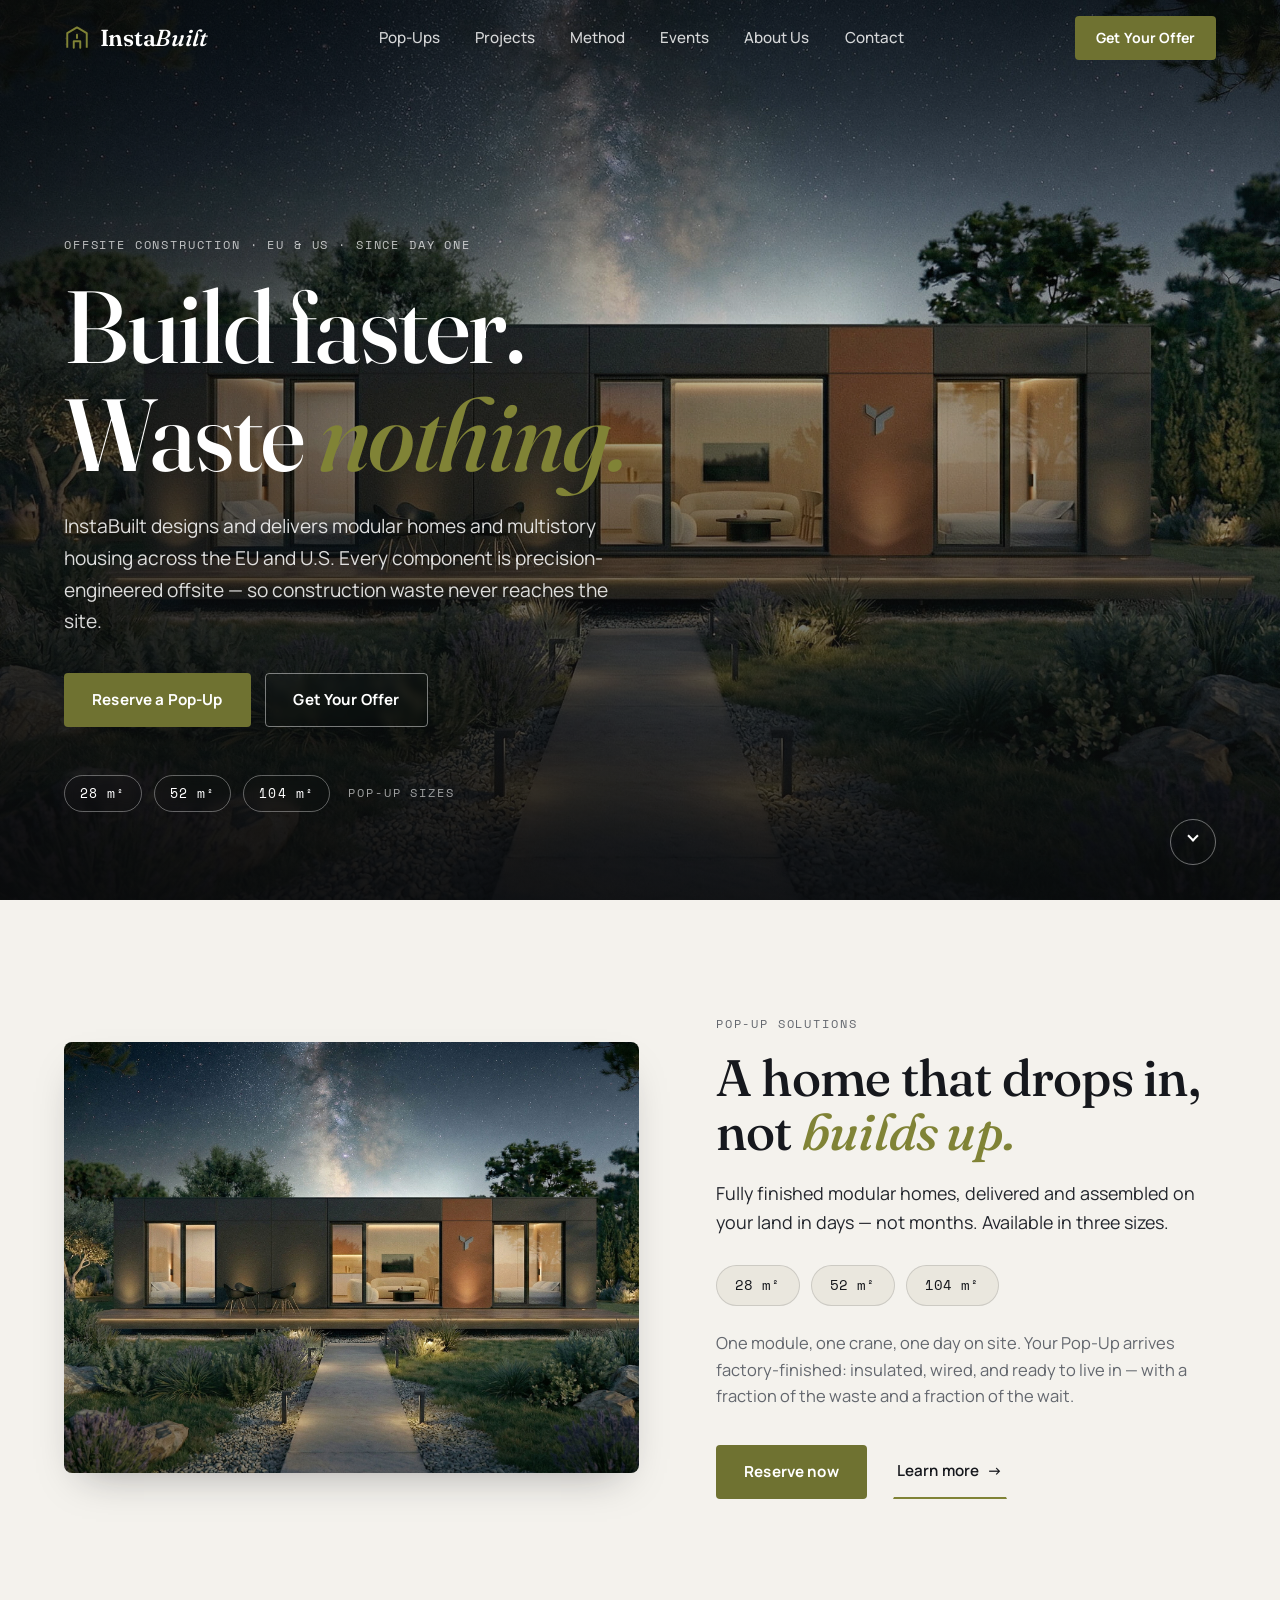
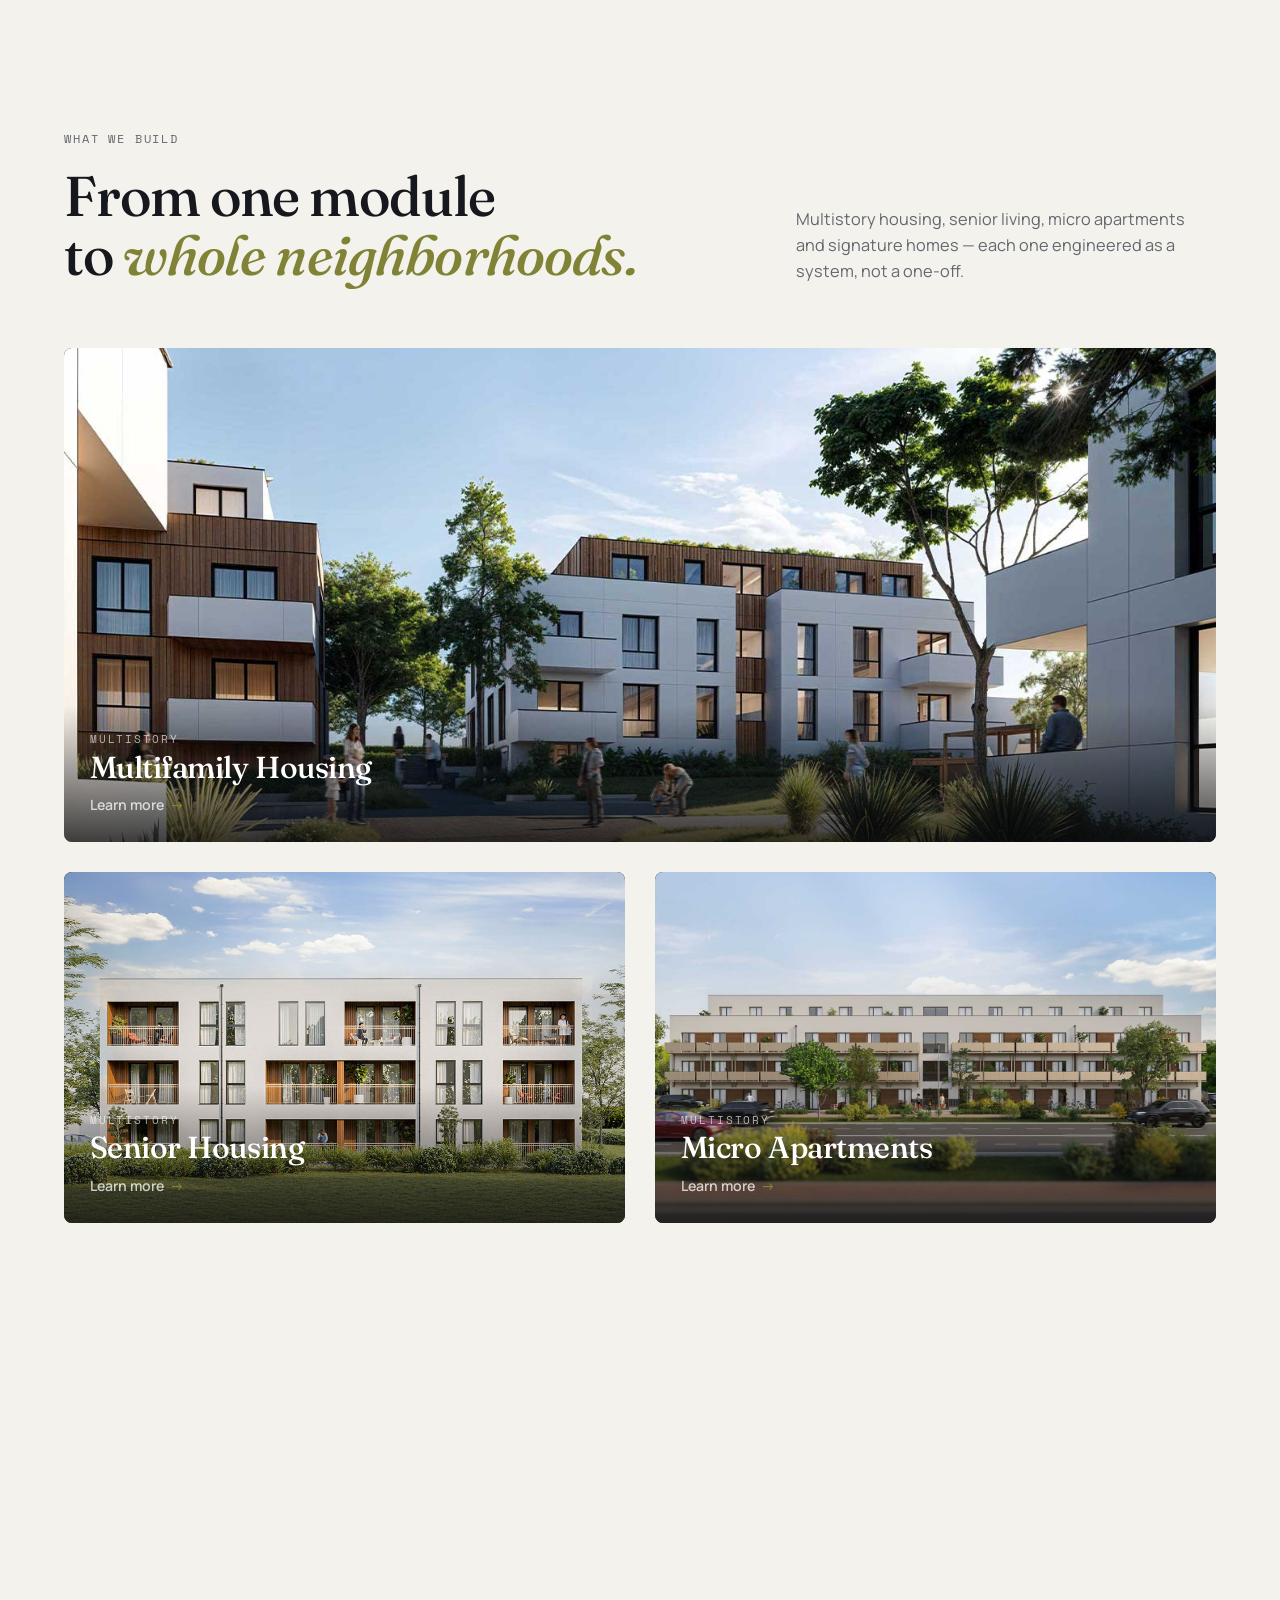
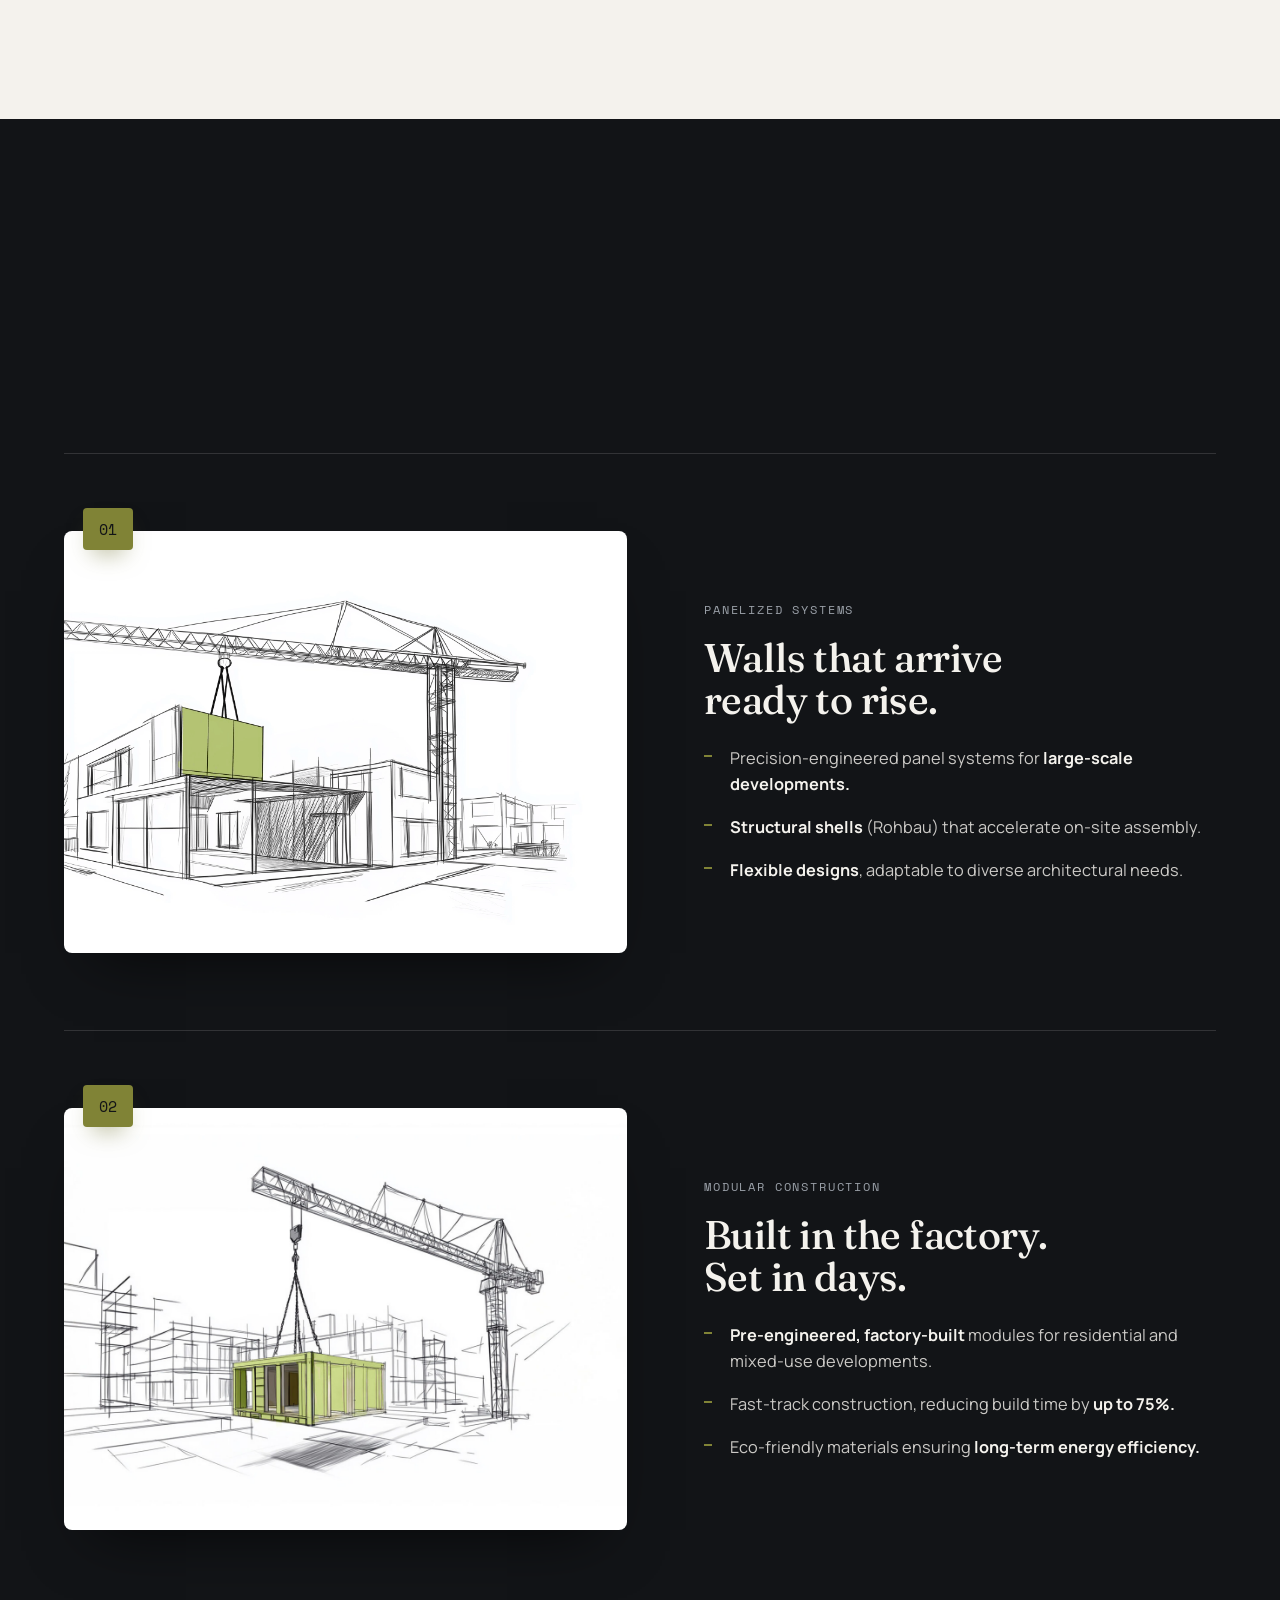
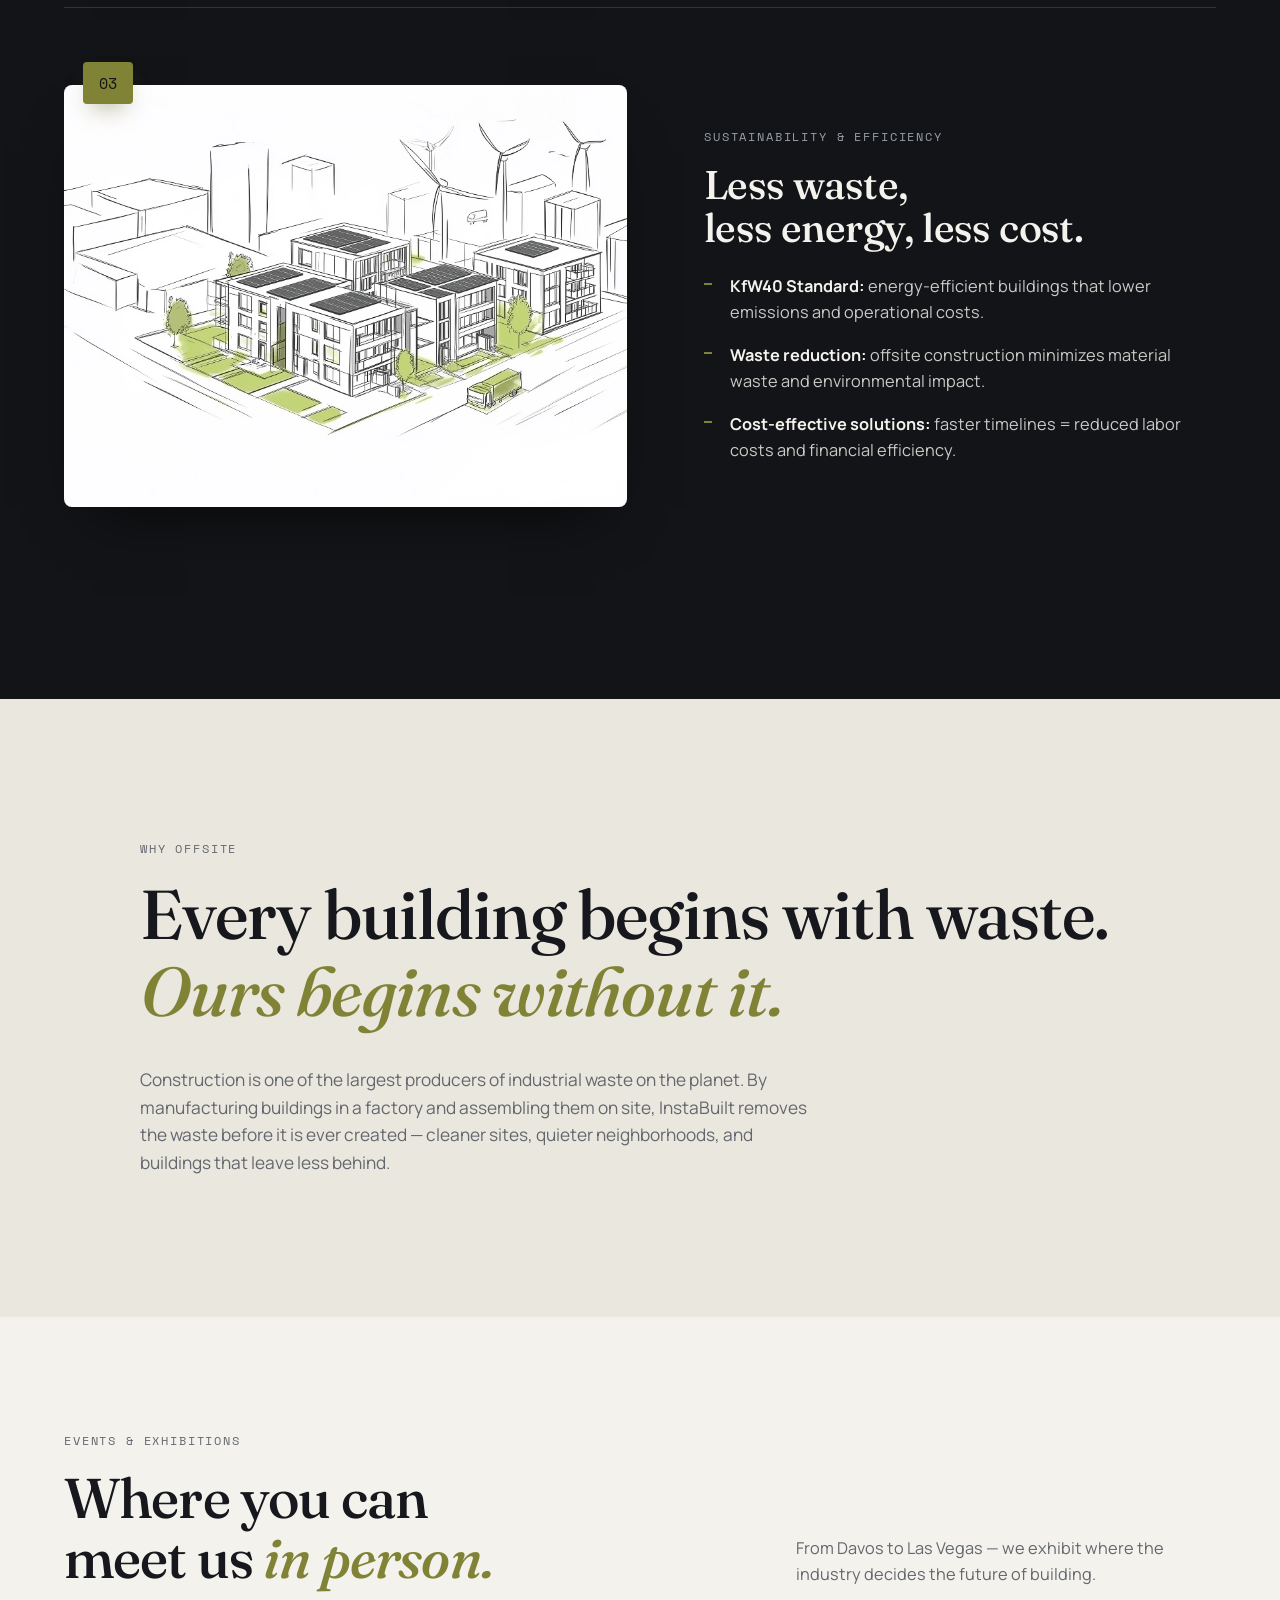
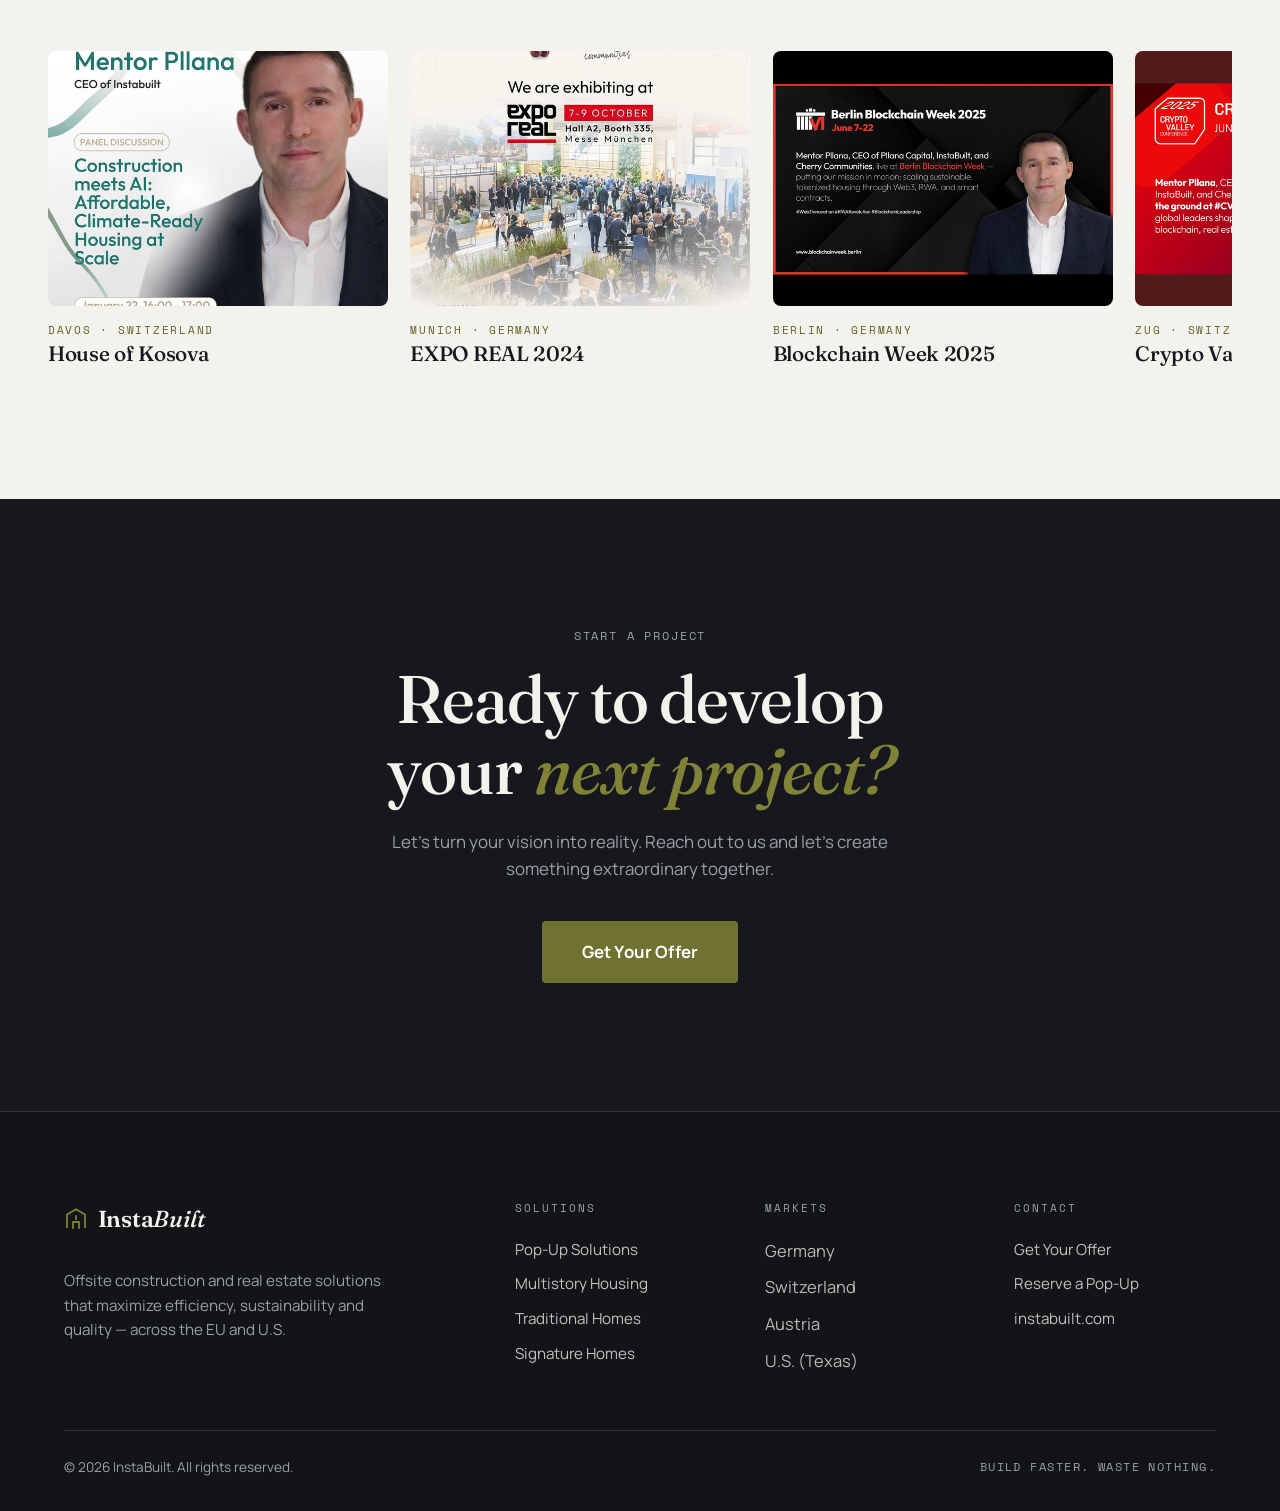
==== commit b7907644: "Olive-green brand accent + new About Us page (history, franchise, team)" ====
--- a/index.html
+++ b/index.html
@@ -30,6 +30,7 @@
       <a href="#projects">Projects</a>
       <a href="#method">Method</a>
       <a href="#events">Events</a>
+      <a href="about.html">About Us</a>
       <a href="#contact">Contact</a>
     </nav>
     <a class="btn btn-primary btn-nav" href="https://www.instabuilt.com/get-your-offer" target="_blank" rel="noopener">Get Your Offer</a>
@@ -42,6 +43,7 @@
     <a href="#projects">Projects</a>
     <a href="#method">Method</a>
     <a href="#events">Events</a>
+    <a href="about.html">About Us</a>
     <a href="#contact">Contact</a>
     <a class="btn btn-primary" href="https://www.instabuilt.com/get-your-offer" target="_blank" rel="noopener">Get Your Offer</a>
   </div>
--- a/css/style.css
+++ b/css/style.css
@@ -9,8 +9,11 @@
   --ink: #16181d;
   --ink-2: #23262d;
   --muted: #63676e;
-  --accent: #e05e13;
-  --accent-hover: #c9500c;
+  /* InstaBuilt brand olive green — sampled from their logo (#808336) */
+  --accent: #808336;
+  --accent-deep: #5f6327;   /* darker olive for small text on light bg */
+  --accent-btn: #6f7231;    /* button fill (keeps white text AA-compliant) */
+  --accent-btn-hover: #5f6228;
   --accent-ink: #ffffff;
   --line: rgba(22, 24, 29, 0.14);
   --dark: #121417;
@@ -123,14 +126,14 @@
 }
 
 .btn-primary {
-  background: var(--accent);
+  background: var(--accent-btn);
   color: var(--accent-ink);
 }
 
 .btn-primary:hover {
-  background: var(--accent-hover);
+  background: var(--accent-btn-hover);
   transform: translateY(-2px);
-  box-shadow: 0 14px 26px -12px rgba(224, 94, 19, 0.55);
+  box-shadow: 0 14px 26px -12px rgba(111, 114, 49, 0.55);
 }
 
 .btn-ghost {
@@ -154,7 +157,7 @@
   border-radius: 0;
 }
 
-.btn-text:hover { color: var(--accent); }
+.btn-text:hover { color: var(--accent-deep); }
 .btn-lg { padding: 1.05rem 2.4rem; font-size: 1.05rem; }
 
 /* ---------- Nav ---------- */
@@ -569,7 +572,7 @@
   background: var(--accent);
   padding: 0.55rem 1rem;
   border-radius: var(--radius);
-  box-shadow: 0 12px 24px -10px rgba(224, 94, 19, 0.6);
+  box-shadow: 0 12px 24px -10px rgba(111, 114, 49, 0.6);
 }
 
 .method-body h3 {
@@ -670,7 +673,7 @@
   font-size: 0.68rem;
   letter-spacing: 0.16em;
   text-transform: uppercase;
-  color: var(--accent);
+  color: var(--accent-deep);
 }
 
 .event-card h3 {
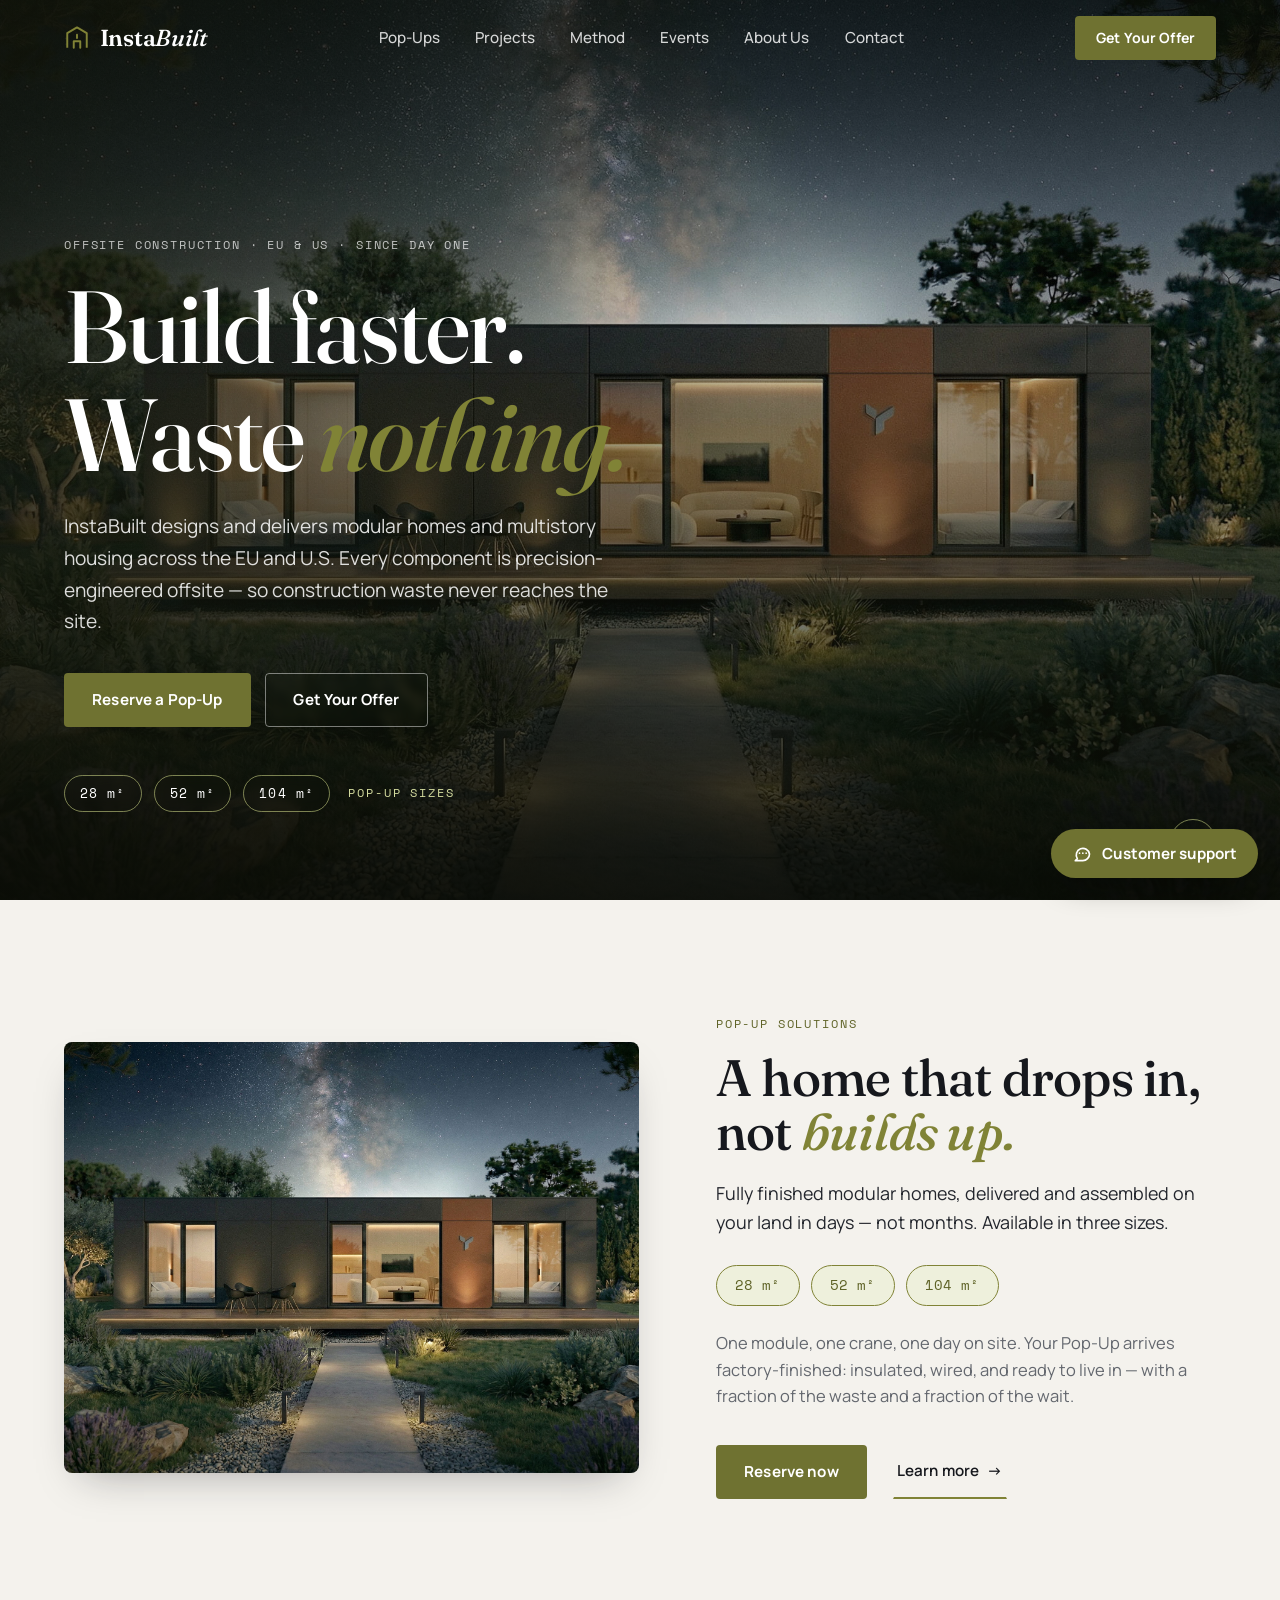
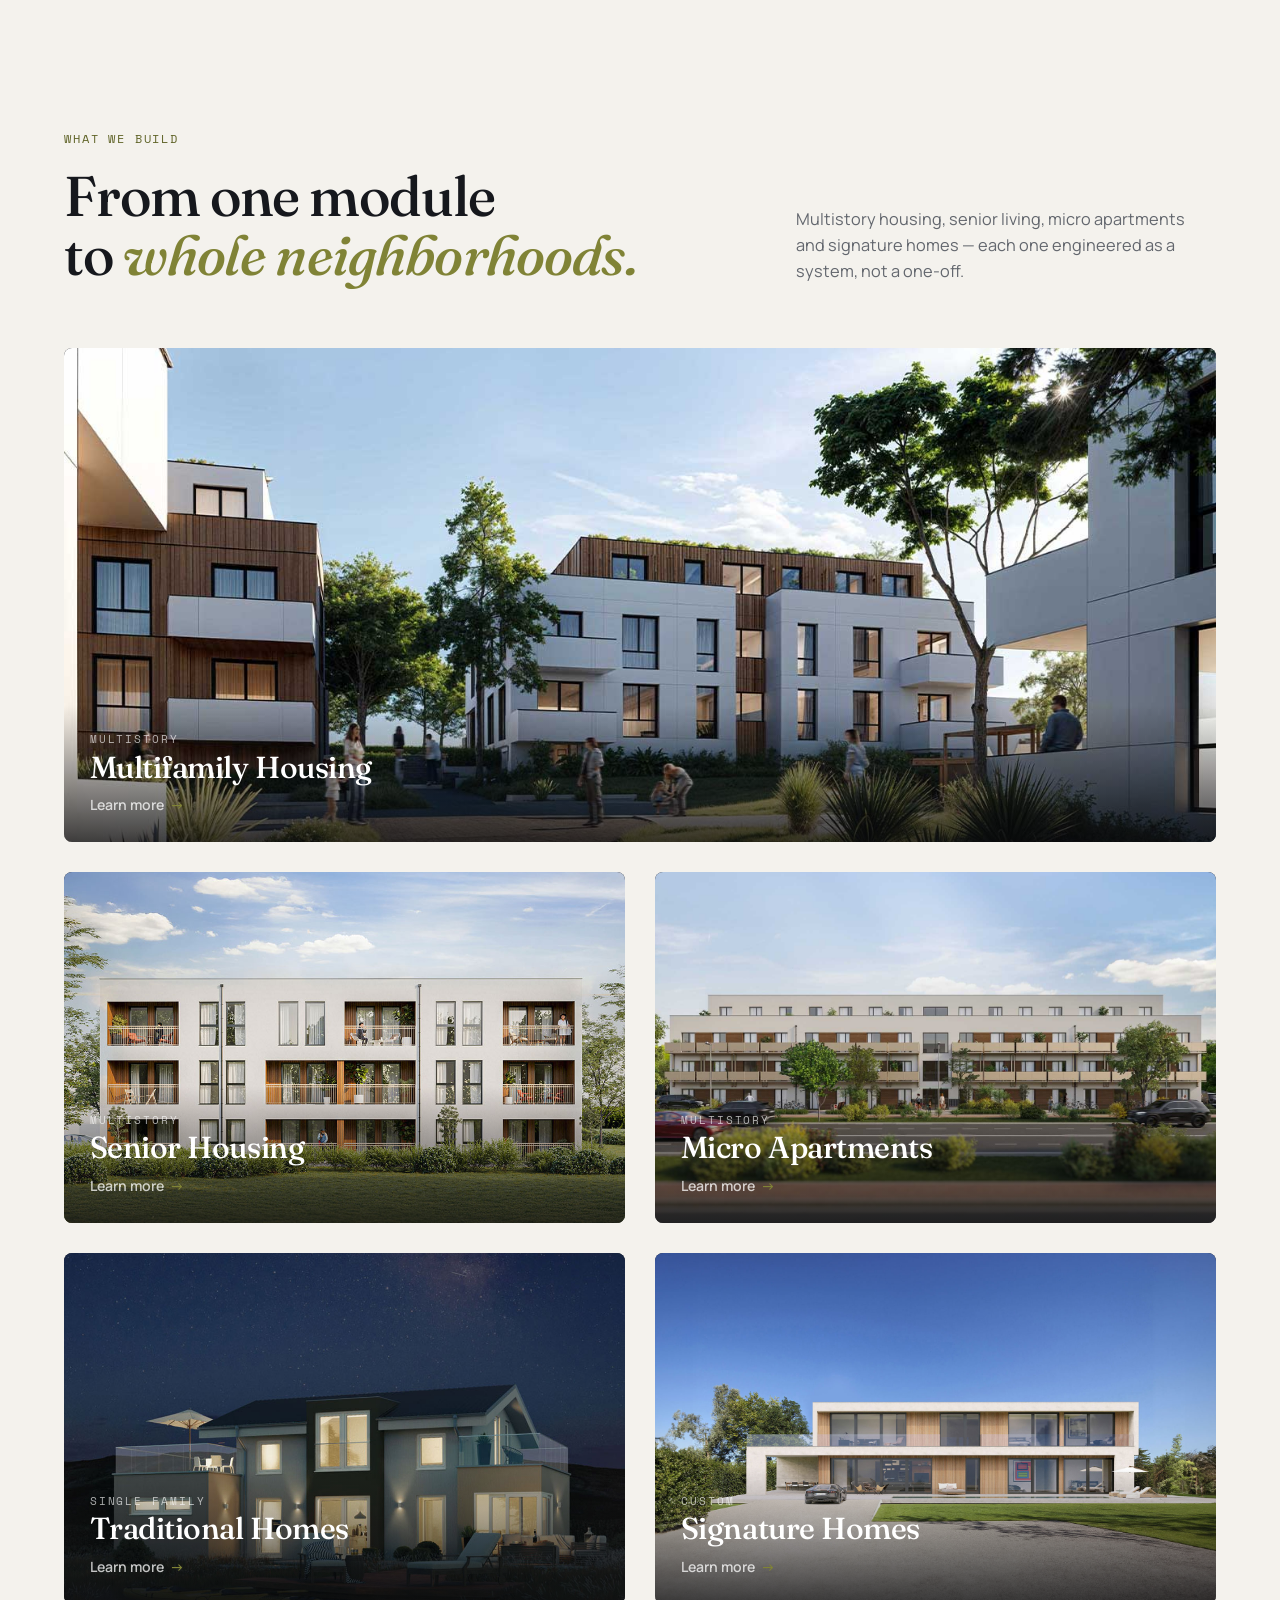
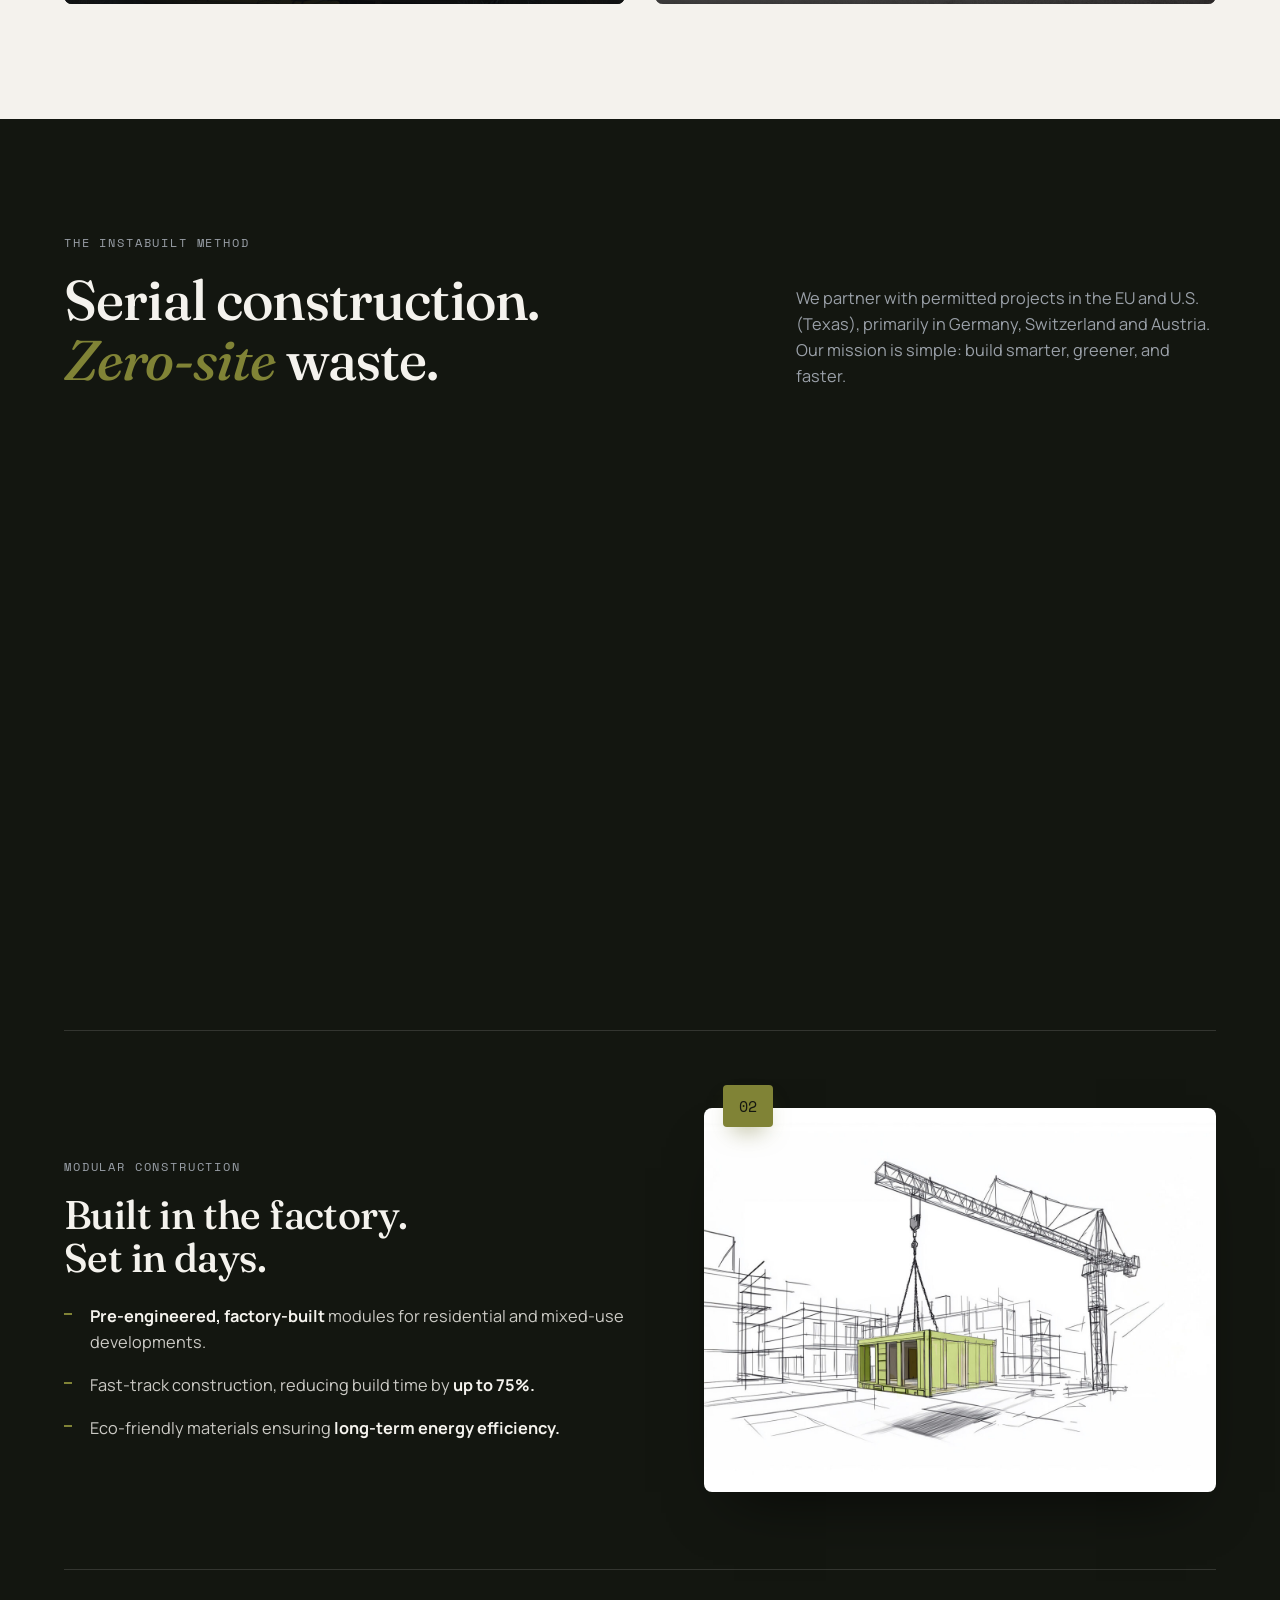
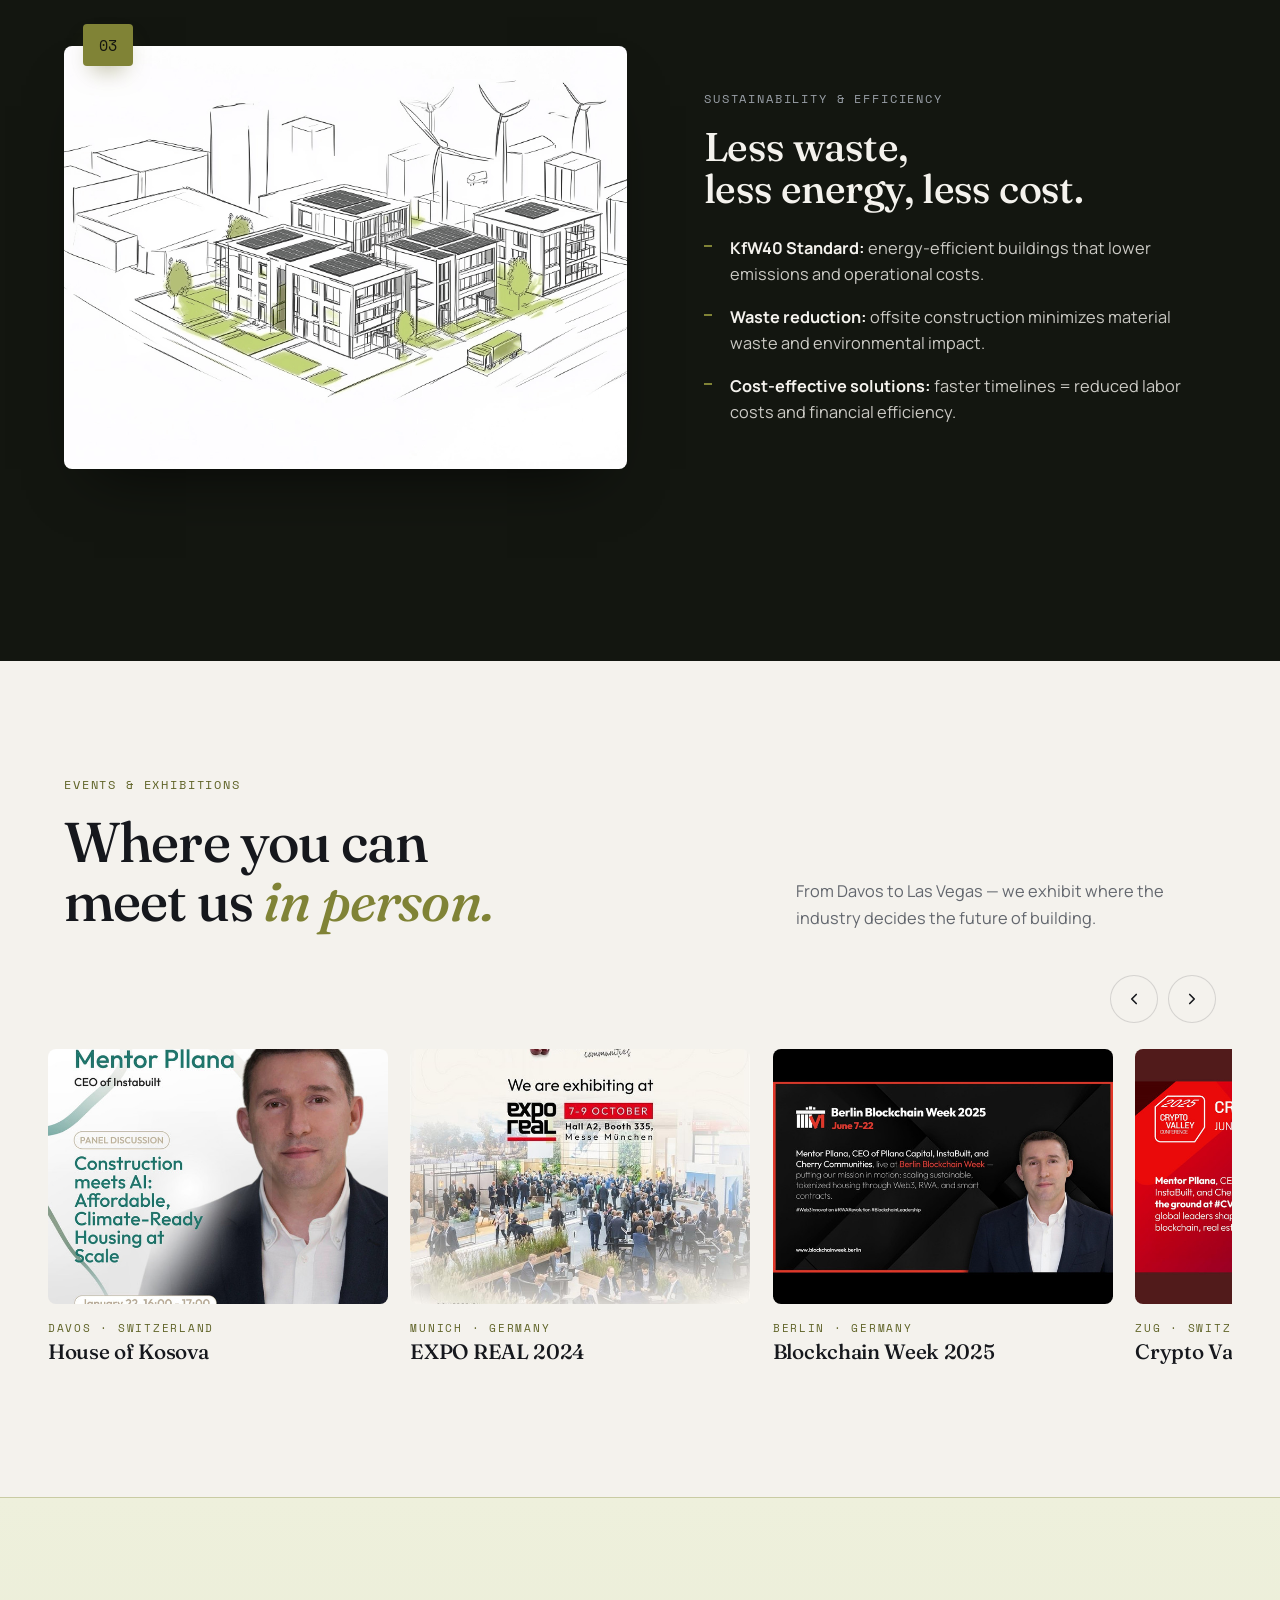
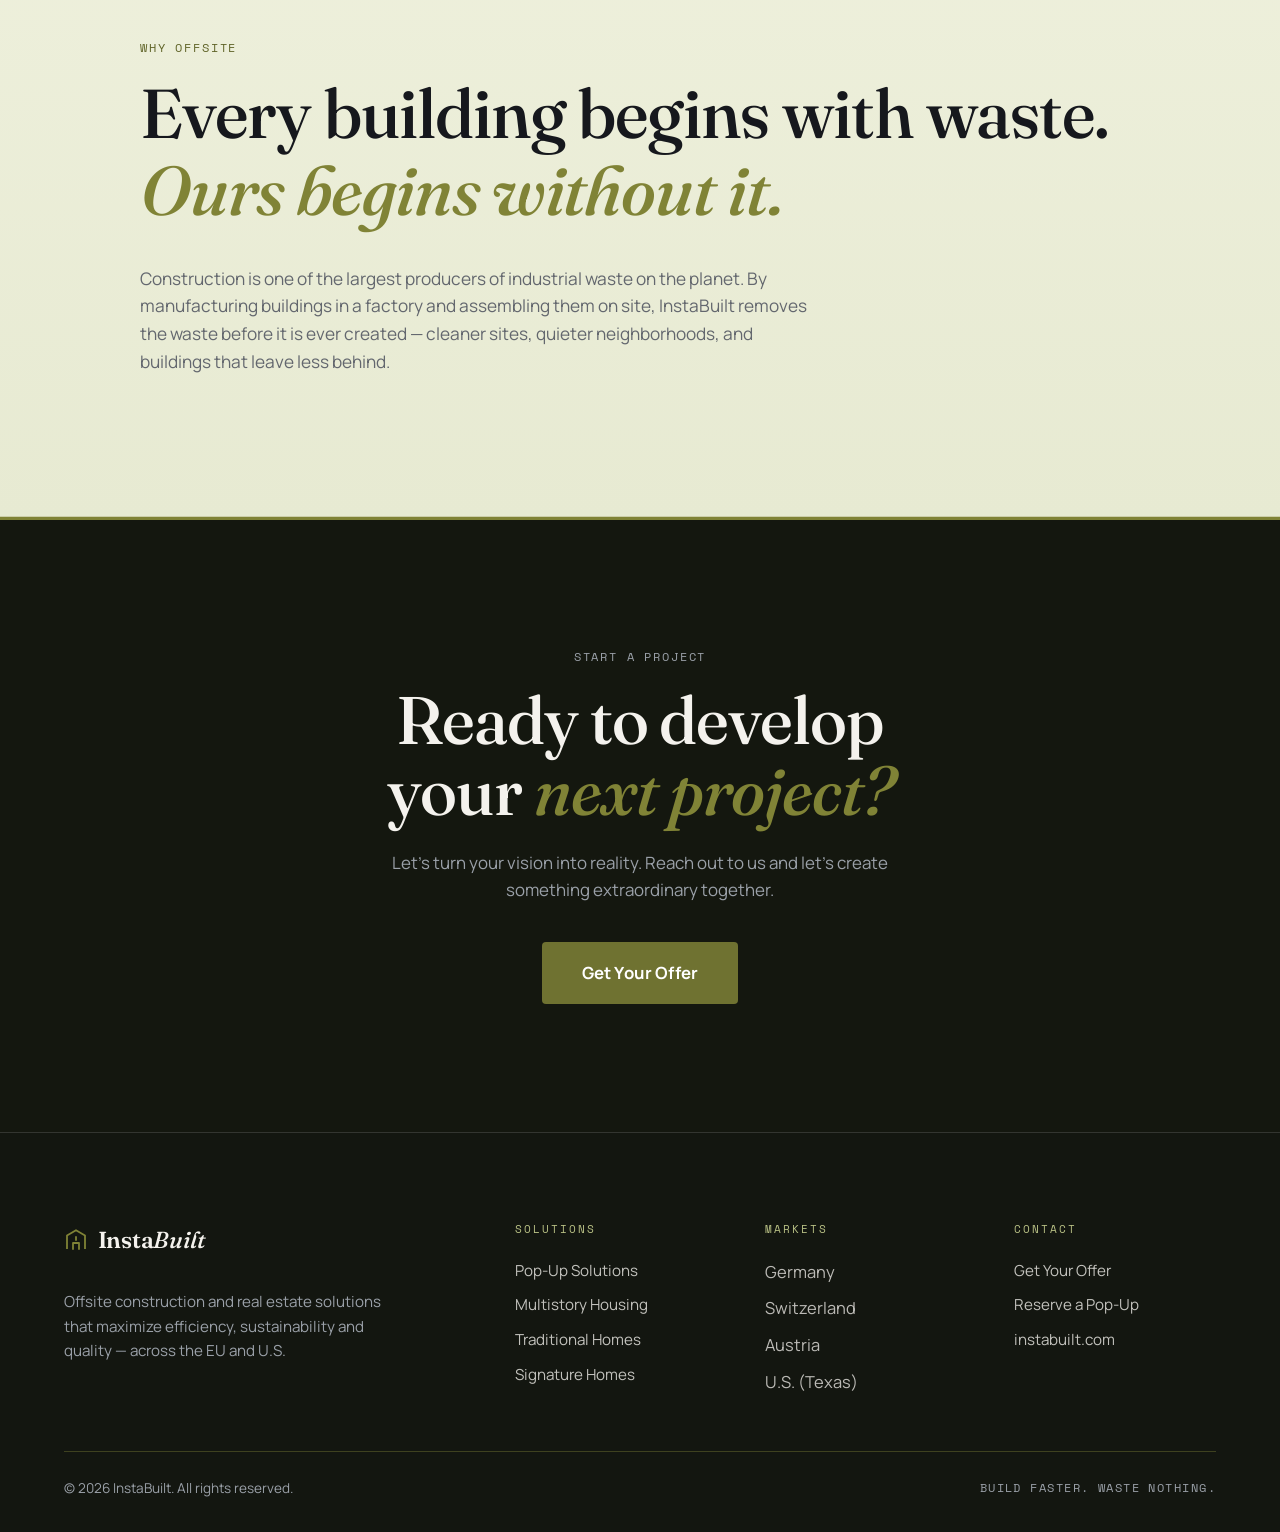
==== commit 86493f18: "Zigzag method rows, events slideshow w/ arrows, reordered sections, customer-support chat widget, mo" ====
--- a/index.html
+++ b/index.html
@@ -212,6 +212,64 @@
     </article>
   </section>
 
+  <!-- ============ EVENTS ============ -->
+  <section class="section events" id="events">
+    <div class="section-head reveal">
+      <div>
+        <p class="eyebrow">Events &amp; Exhibitions</p>
+        <h2>Where you can<br>meet us <em>in person.</em></h2>
+      </div>
+      <p class="section-intro">From Davos to Las Vegas — we exhibit where the industry decides the future of building.</p>
+    </div>
+
+    <div class="event-nav reveal">
+      <button class="event-arrow" id="eventPrev" type="button" aria-label="Previous events">
+        <svg viewBox="0 0 24 24" fill="none" stroke="currentColor" stroke-width="2.2" stroke-linecap="round" stroke-linejoin="round" aria-hidden="true"><path d="M15 6l-6 6 6 6"/></svg>
+      </button>
+      <button class="event-arrow" id="eventNext" type="button" aria-label="Next events">
+        <svg viewBox="0 0 24 24" fill="none" stroke="currentColor" stroke-width="2.2" stroke-linecap="round" stroke-linejoin="round" aria-hidden="true"><path d="M9 6l6 6-6 6"/></svg>
+      </button>
+    </div>
+
+    <div class="event-scroll reveal" id="eventScroll">
+      <a class="event-card" href="https://www.instabuilt.com/" target="_blank" rel="noopener">
+        <div class="event-img"><img src="images/events/davos.jpg" alt="InstaBuilt at House of Kosova in Davos, Switzerland" loading="lazy"></div>
+        <p class="event-loc">Davos · Switzerland</p>
+        <h3>House of Kosova</h3>
+      </a>
+      <a class="event-card" href="https://www.instabuilt.com/" target="_blank" rel="noopener">
+        <div class="event-img"><img src="images/events/expo-real.jpg" alt="InstaBuilt at EXPO REAL in Munich, Germany" loading="lazy"></div>
+        <p class="event-loc">Munich · Germany</p>
+        <h3>EXPO REAL 2024</h3>
+      </a>
+      <a class="event-card" href="https://www.instabuilt.com/" target="_blank" rel="noopener">
+        <div class="event-img"><img src="images/events/blockchain-week.jpg" alt="InstaBuilt at Berlin Blockchain Week, Germany" loading="lazy"></div>
+        <p class="event-loc">Berlin · Germany</p>
+        <h3>Blockchain Week 2025</h3>
+      </a>
+      <a class="event-card" href="https://www.instabuilt.com/" target="_blank" rel="noopener">
+        <div class="event-img"><img src="images/events/crypto-valley.jpg" alt="InstaBuilt at Crypto Valley Conference in Zug, Switzerland" loading="lazy"></div>
+        <p class="event-loc">Zug · Switzerland</p>
+        <h3>Crypto Valley Conference</h3>
+      </a>
+      <a class="event-card" href="https://www.instabuilt.com/" target="_blank" rel="noopener">
+        <div class="event-img"><img src="images/events/blueprint.jpg" alt="InstaBuilt at Blueprint in Las Vegas, USA" loading="lazy"></div>
+        <p class="event-loc">Las Vegas · USA</p>
+        <h3>Blueprint 2024</h3>
+      </a>
+      <a class="event-card" href="https://www.instabuilt.com/" target="_blank" rel="noopener">
+        <div class="event-img"><img src="images/events/housing-summit.jpg" alt="InstaBuilt at Housing Innovation Summit in Denver, USA" loading="lazy"></div>
+        <p class="event-loc">Denver · USA</p>
+        <h3>Housing Innovation Summit</h3>
+      </a>
+      <a class="event-card" href="https://www.instabuilt.com/" target="_blank" rel="noopener">
+        <div class="event-img"><img src="images/events/retcon.jpg" alt="InstaBuilt at RETCON" loading="lazy"></div>
+        <p class="event-loc">Industry</p>
+        <h3>RETCON</h3>
+      </a>
+    </div>
+  </section>
+
   <!-- ============ MISSION BAND ============ -->
   <section class="mission">
     <div class="mission-inner reveal">
@@ -220,55 +278,6 @@
         Every building begins with waste.<br><em>Ours begins without it.</em>
       </blockquote>
       <p class="mission-copy">Construction is one of the largest producers of industrial waste on the planet. By manufacturing buildings in a factory and assembling them on site, InstaBuilt removes the waste before it is ever created — cleaner sites, quieter neighborhoods, and buildings that leave less behind.</p>
-    </div>
-  </section>
-
-  <!-- ============ EVENTS ============ -->
-  <section class="section events" id="events">
-    <div class="section-head reveal">
-      <div>
-        <p class="eyebrow">Events &amp; Exhibitions</p>
-        <h2>Where you can<br>meet us <em>in person.</em></h2>
-      </div>
-      <p class="section-intro">From Davos to Las Vegas — we exhibit where the industry decides the future of building.</p>
-    </div>
-
-    <div class="event-scroll reveal">
-      <a class="event-card" href="https://www.instabuilt.com/" target="_blank" rel="noopener">
-        <div class="event-img"><img src="images/events/davos.jpg" alt="InstaBuilt at House of Kosova in Davos, Switzerland" loading="lazy"></div>
-        <p class="event-loc">Davos · Switzerland</p>
-        <h3>House of Kosova</h3>
-      </a>
-      <a class="event-card" href="https://www.instabuilt.com/" target="_blank" rel="noopener">
-        <div class="event-img"><img src="images/events/expo-real.jpg" alt="InstaBuilt at EXPO REAL in Munich, Germany" loading="lazy"></div>
-        <p class="event-loc">Munich · Germany</p>
-        <h3>EXPO REAL 2024</h3>
-      </a>
-      <a class="event-card" href="https://www.instabuilt.com/" target="_blank" rel="noopener">
-        <div class="event-img"><img src="images/events/blockchain-week.jpg" alt="InstaBuilt at Berlin Blockchain Week, Germany" loading="lazy"></div>
-        <p class="event-loc">Berlin · Germany</p>
-        <h3>Blockchain Week 2025</h3>
-      </a>
-      <a class="event-card" href="https://www.instabuilt.com/" target="_blank" rel="noopener">
-        <div class="event-img"><img src="images/events/crypto-valley.jpg" alt="InstaBuilt at Crypto Valley Conference in Zug, Switzerland" loading="lazy"></div>
-        <p class="event-loc">Zug · Switzerland</p>
-        <h3>Crypto Valley Conference</h3>
-      </a>
-      <a class="event-card" href="https://www.instabuilt.com/" target="_blank" rel="noopener">
-        <div class="event-img"><img src="images/events/blueprint.jpg" alt="InstaBuilt at Blueprint in Las Vegas, USA" loading="lazy"></div>
-        <p class="event-loc">Las Vegas · USA</p>
-        <h3>Blueprint 2024</h3>
-      </a>
-      <a class="event-card" href="https://www.instabuilt.com/" target="_blank" rel="noopener">
-        <div class="event-img"><img src="images/events/housing-summit.jpg" alt="InstaBuilt at Housing Innovation Summit in Denver, USA" loading="lazy"></div>
-        <p class="event-loc">Denver · USA</p>
-        <h3>Housing Innovation Summit</h3>
-      </a>
-      <a class="event-card" href="https://www.instabuilt.com/" target="_blank" rel="noopener">
-        <div class="event-img"><img src="images/events/retcon.jpg" alt="InstaBuilt at RETCON" loading="lazy"></div>
-        <p class="event-loc">Industry</p>
-        <h3>RETCON</h3>
-      </a>
     </div>
   </section>
 
@@ -326,6 +335,48 @@
   </div>
 </footer>
 
+<!-- ============ CHAT WIDGET ============ -->
+<button class="chat-btn" id="chatBtn" type="button" aria-expanded="false" aria-haspopup="dialog" aria-label="Open customer support chat">
+  <svg viewBox="0 0 24 24" width="20" height="20" fill="none" stroke="currentColor" stroke-width="2" stroke-linecap="round" stroke-linejoin="round" aria-hidden="true">
+    <path d="M21 12a8 8 0 0 1-8 8H4l2.4-2.4A8 8 0 1 1 21 12z"/>
+    <path d="M9 11h.01M13 11h.01M17 11h.01"/>
+  </svg>
+  <span>Customer support</span>
+</button>
+
+<div class="chat-panel" id="chatPanel" role="dialog" aria-label="Customer support chat" aria-hidden="true">
+  <div class="chat-head">
+    <span class="chat-avatar" aria-hidden="true">
+      <svg viewBox="0 0 24 24" width="18" height="18" fill="none" stroke="currentColor" stroke-width="2" stroke-linecap="round" stroke-linejoin="round">
+        <path d="M4 13a8 8 0 0 1 16 0"/>
+        <rect x="2.5" y="13" width="4" height="6" rx="1.5"/>
+        <rect x="17.5" y="13" width="4" height="6" rx="1.5"/>
+        <path d="M20 19a4 4 0 0 1-4 2h-2"/>
+      </svg>
+    </span>
+    <div>
+      <h3>Customer support</h3>
+      <p>InstaBuilt · usually replies instantly</p>
+    </div>
+    <button class="chat-close" id="chatClose" type="button" aria-label="Close chat">
+      <svg viewBox="0 0 24 24" width="16" height="16" fill="none" stroke="currentColor" stroke-width="2.4" stroke-linecap="round"><path d="M6 6l12 12M18 6L6 18"/></svg>
+    </button>
+  </div>
+  <div class="chat-body" id="chatBody"></div>
+  <div class="chat-quick" id="chatQuick">
+    <button type="button">Pop-Up sizes &amp; prices</button>
+    <button type="button">How fast can you build?</button>
+    <button type="button">Sustainability &amp; waste</button>
+    <button type="button">Become a partner</button>
+  </div>
+  <form class="chat-input" id="chatForm">
+    <input id="chatInput" type="text" placeholder="Type your message…" aria-label="Your message" autocomplete="off">
+    <button class="chat-send" type="submit" aria-label="Send message">
+      <svg viewBox="0 0 24 24" width="16" height="16" fill="none" stroke="currentColor" stroke-width="2.2" stroke-linecap="round" stroke-linejoin="round"><path d="M22 2L11 13M22 2l-7 20-4-9-9-4 20-7z"/></svg>
+    </button>
+  </form>
+</div>
+
 <script src="js/main.js"></script>
 </body>
 </html>
--- a/css/style.css
+++ b/css/style.css
@@ -16,8 +16,8 @@
   --accent-btn-hover: #5f6228;
   --accent-ink: #ffffff;
   --line: rgba(22, 24, 29, 0.14);
-  --dark: #121417;
-  --dark-2: #1a1d22;
+  --dark: #131610;
+  --dark-2: #1b1f14;
   --dark-line: rgba(244, 242, 237, 0.14);
   --dark-muted: #9aa0a8;
 
@@ -66,7 +66,7 @@
   font-size: 0.72rem;
   letter-spacing: 0.16em;
   text-transform: uppercase;
-  color: var(--muted);
+  color: var(--accent-deep);
   margin-bottom: 1.1rem;
 }
 
@@ -144,8 +144,8 @@
 }
 
 .btn-ghost:hover {
-  border-color: #fff;
-  background: rgba(255, 255, 255, 0.12);
+  border-color: rgba(222, 230, 158, 0.9);
+  background: rgba(128, 131, 54, 0.3);
   transform: translateY(-2px);
 }
 
@@ -277,6 +277,7 @@
   border-bottom: 1px solid rgba(244, 242, 237, 0.08);
 }
 
+.mobile-menu a:hover { color: #d9e0a8; }
 .mobile-menu .btn { margin-top: 1rem; justify-content: center; }
 
 /* ---------- Hero ---------- */
@@ -301,8 +302,9 @@
   position: absolute;
   inset: 0;
   background:
-    linear-gradient(180deg, rgba(10, 11, 13, 0.55) 0%, rgba(10, 11, 13, 0.12) 35%, rgba(10, 11, 13, 0.55) 72%, rgba(10, 11, 13, 0.88) 100%),
-    linear-gradient(90deg, rgba(10, 11, 13, 0.5) 0%, rgba(10, 11, 13, 0.05) 60%);
+    linear-gradient(180deg, rgba(12, 14, 9, 0.62) 0%, rgba(10, 11, 13, 0.14) 35%, rgba(14, 17, 8, 0.58) 72%, rgba(10, 12, 6, 0.9) 100%),
+    linear-gradient(90deg, rgba(12, 14, 9, 0.55) 0%, rgba(10, 11, 13, 0.05) 60%),
+    linear-gradient(115deg, rgba(128, 131, 54, 0.22) 0%, rgba(128, 131, 54, 0) 45%);
 }
 
 .hero-content {
@@ -351,7 +353,7 @@
   font-size: 0.82rem;
   letter-spacing: 0.08em;
   padding: 0.45rem 0.95rem;
-  border: 1px solid rgba(255, 255, 255, 0.35);
+  border: 1px solid rgba(214, 222, 140, 0.55);
   border-radius: 999px;
   color: #fff;
   backdrop-filter: blur(6px);
@@ -362,7 +364,7 @@
   font-size: 0.72rem;
   letter-spacing: 0.16em;
   text-transform: uppercase;
-  color: rgba(255, 255, 255, 0.6);
+  color: rgba(224, 232, 168, 0.95);
   margin-left: 0.4rem;
 }
 
@@ -372,7 +374,7 @@
   bottom: 2.2rem;
   z-index: 3;
   width: 46px; height: 46px;
-  border: 1px solid rgba(255, 255, 255, 0.4);
+  border: 1px solid rgba(214, 222, 140, 0.55);
   border-radius: 999px;
   display: flex;
   align-items: flex-start;
@@ -432,9 +434,10 @@
   font-family: var(--font-mono);
   font-size: 0.85rem;
   padding: 0.55rem 1.15rem;
-  border: 1px solid var(--line);
+  border: 1px solid var(--accent);
   border-radius: 999px;
-  background: var(--paper-2);
+  background: #eef0dc;
+  color: var(--accent-deep);
 }
 
 .feature-copy {
@@ -481,6 +484,7 @@
   transition: transform 0.6s cubic-bezier(0.2, 0.6, 0.2, 1);
 }
 
+.project-card:hover { box-shadow: 0 0 0 2px var(--accent); }
 .project-card:hover .project-img img { transform: scale(1.05); }
 
 .project-cap {
@@ -551,6 +555,9 @@
   padding: clamp(3rem, 6vw, 5.5rem) 0;
   border-top: 1px solid var(--dark-line);
 }
+
+.method-row-flip .method-media { order: 2; }
+.method-row-flip .method-body { order: 1; }
 
 .method-media { position: relative; }
 
@@ -606,7 +613,9 @@
 
 /* ---------- Mission band ---------- */
 .mission {
-  background: var(--paper-2);
+  background: linear-gradient(180deg, #eef0dc 0%, #e7ead2 100%);
+  border-top: 1px solid rgba(128, 131, 54, 0.3);
+  border-bottom: 1px solid rgba(128, 131, 54, 0.3);
   padding: clamp(5rem, 11vw, 9rem) clamp(1.25rem, 5vw, 4rem);
 }
 
@@ -636,6 +645,8 @@
   gap: 1.4rem;
   overflow-x: auto;
   scroll-snap-type: x mandatory;
+  scroll-behavior: smooth;
+  overscroll-behavior-x: contain;
   padding-bottom: 1.2rem;
   margin: 0 -1rem;
   padding-left: 1rem;
@@ -646,6 +657,31 @@
 
 .event-scroll::-webkit-scrollbar { height: 6px; }
 .event-scroll::-webkit-scrollbar-thumb { background: rgba(22, 24, 29, 0.3); border-radius: 3px; }
+
+.event-nav {
+  display: flex;
+  gap: 0.6rem;
+  justify-content: flex-end;
+  margin: -1.2rem 0 1.6rem;
+}
+
+.event-arrow {
+  width: 48px; height: 48px;
+  border-radius: 999px;
+  border: 1px solid var(--line);
+  background: var(--paper);
+  color: var(--ink);
+  cursor: pointer;
+  display: inline-flex;
+  align-items: center;
+  justify-content: center;
+  transition: background 0.18s ease, color 0.18s ease, border-color 0.18s ease, opacity 0.18s ease;
+}
+
+.event-arrow:hover { background: var(--accent-btn); border-color: var(--accent-btn); color: #fff; }
+.event-arrow:disabled { opacity: 0.3; cursor: default; }
+.event-arrow:disabled:hover { background: var(--paper); border-color: var(--line); color: var(--ink); }
+.event-arrow svg { width: 18px; height: 18px; }
 
 .event-card {
   flex: 0 0 340px;
@@ -683,9 +719,10 @@
 
 /* ---------- CTA ---------- */
 .cta {
-  background: var(--ink);
+  background: #14170f;
   color: var(--paper);
   text-align: center;
+  border-top: 3px solid var(--accent);
   padding: clamp(5rem, 10vw, 8rem) clamp(1.25rem, 5vw, 4rem);
 }
 
@@ -740,7 +777,7 @@
   font-size: 0.68rem;
   letter-spacing: 0.18em;
   text-transform: uppercase;
-  color: var(--dark-muted);
+  color: #b9c185;
   margin-bottom: 0.6rem;
 }
 
@@ -762,14 +799,14 @@
   transition: transform 0.2s ease;
 }
 
-.footer-col a:hover { color: #fff; }
+.footer-col a:hover { color: #e2e7b4; }
 .footer-col a:hover::after { transform: scaleX(1); }
 
 .footer-bottom {
   max-width: 1400px;
   margin: 3.5rem auto 0;
   padding-top: 1.6rem;
-  border-top: 1px solid var(--dark-line);
+  border-top: 1px solid rgba(128, 131, 54, 0.4);
   display: flex;
   justify-content: space-between;
   gap: 1rem;
@@ -805,6 +842,7 @@
 @media (max-width: 820px) {
   .nav-links, .btn-nav { display: none; }
   .nav-toggle { display: flex; }
+  .event-nav { display: none; }
   .section-head { flex-direction: column; align-items: flex-start; gap: 1.2rem; }
   .project-grid { grid-template-columns: 1fr; }
   .project-card-lg { grid-column: auto; }
@@ -816,6 +854,203 @@
   .hero-scroll { display: none; }
   .event-card { flex-basis: 285px; }
   .footer-inner { grid-template-columns: 1fr; gap: 2.2rem; }
+}
+
+/* ---------- Chat widget ---------- */
+.chat-btn {
+  position: fixed;
+  right: 1.4rem;
+  bottom: 1.4rem;
+  z-index: 300;
+  display: flex;
+  align-items: center;
+  gap: 0.6rem;
+  background: var(--accent-btn);
+  color: #fff;
+  border: none;
+  border-radius: 999px;
+  padding: 0.85rem 1.3rem;
+  font-family: var(--font-body);
+  font-weight: 700;
+  font-size: 0.95rem;
+  cursor: pointer;
+  box-shadow: 0 16px 32px -12px rgba(0, 0, 0, 0.45);
+  transition: transform 0.2s ease, background 0.2s ease;
+}
+
+.chat-btn:hover {
+  background: var(--accent-btn-hover);
+  transform: translateY(-2px);
+}
+
+.chat-panel {
+  position: fixed;
+  right: 1.4rem;
+  bottom: 5.7rem;
+  z-index: 300;
+  width: min(380px, calc(100vw - 2.4rem));
+  background: var(--paper);
+  border: 1px solid var(--line);
+  border-radius: 14px;
+  box-shadow: 0 30px 60px -20px rgba(0, 0, 0, 0.4);
+  display: flex;
+  flex-direction: column;
+  overflow: hidden;
+  opacity: 0;
+  transform: translateY(12px) scale(0.98);
+  pointer-events: none;
+  transition: opacity 0.22s ease, transform 0.22s ease;
+}
+
+.chat-panel.open {
+  opacity: 1;
+  transform: none;
+  pointer-events: auto;
+}
+
+.chat-head {
+  background: var(--accent-btn);
+  color: #fff;
+  padding: 1rem 1.1rem;
+  display: flex;
+  align-items: center;
+  gap: 0.7rem;
+}
+
+.chat-avatar {
+  width: 34px; height: 34px;
+  border-radius: 50%;
+  background: rgba(255, 255, 255, 0.18);
+  display: flex;
+  align-items: center;
+  justify-content: center;
+  flex-shrink: 0;
+}
+
+.chat-head h3 {
+  font-family: var(--font-body);
+  font-size: 1rem;
+  font-weight: 700;
+  color: #fff;
+  line-height: 1.2;
+}
+
+.chat-head p {
+  font-size: 0.72rem;
+  color: rgba(255, 255, 255, 0.82);
+  line-height: 1.3;
+}
+
+.chat-close {
+  margin-left: auto;
+  background: none;
+  border: none;
+  color: #fff;
+  cursor: pointer;
+  width: 32px; height: 32px;
+  border-radius: 50%;
+  display: flex;
+  align-items: center;
+  justify-content: center;
+  flex-shrink: 0;
+}
+
+.chat-close:hover { background: rgba(255, 255, 255, 0.15); }
+
+.chat-body {
+  display: flex;
+  flex-direction: column;
+  gap: 0.6rem;
+  padding: 1rem;
+  max-height: 320px;
+  overflow-y: auto;
+}
+
+.msg {
+  max-width: 85%;
+  padding: 0.6rem 0.9rem;
+  border-radius: 12px;
+  font-size: 0.9rem;
+  line-height: 1.5;
+}
+
+.msg.bot {
+  background: #e7e9d8;
+  color: var(--ink);
+  align-self: flex-start;
+  border-bottom-left-radius: 4px;
+}
+
+.msg.user {
+  background: var(--accent-btn);
+  color: #fff;
+  align-self: flex-end;
+  border-bottom-right-radius: 4px;
+}
+
+.msg.typing { color: var(--muted); font-style: italic; }
+
+.chat-quick {
+  display: flex;
+  flex-wrap: wrap;
+  gap: 0.45rem;
+  padding: 0 1rem 0.75rem;
+}
+
+.chat-quick button {
+  font-family: var(--font-body);
+  font-size: 0.78rem;
+  font-weight: 600;
+  padding: 0.4rem 0.85rem;
+  border-radius: 999px;
+  border: 1px solid var(--accent);
+  color: var(--accent-deep);
+  background: transparent;
+  cursor: pointer;
+  transition: background 0.15s ease, color 0.15s ease;
+}
+
+.chat-quick button:hover { background: var(--accent-btn); color: #fff; }
+
+.chat-input {
+  display: flex;
+  gap: 0.5rem;
+  padding: 0.8rem 1rem;
+  border-top: 1px solid var(--line);
+  background: var(--paper);
+}
+
+.chat-input input {
+  flex: 1;
+  min-width: 0;
+  border: 1px solid var(--line);
+  border-radius: 999px;
+  padding: 0.6rem 1rem;
+  font-family: var(--font-body);
+  font-size: 0.9rem;
+  background: #fff;
+}
+
+.chat-input input:focus { outline: none; border-color: var(--accent); }
+
+.chat-send {
+  width: 40px; height: 40px;
+  border-radius: 50%;
+  background: var(--accent-btn);
+  border: none;
+  color: #fff;
+  cursor: pointer;
+  display: flex;
+  align-items: center;
+  justify-content: center;
+  flex-shrink: 0;
+  transition: background 0.15s ease;
+}
+
+.chat-send:hover { background: var(--accent-btn-hover); }
+
+@media (max-width: 640px) {
+  .chat-panel { bottom: 5.3rem; }
 }
 
 /* ---------- Reduced motion ---------- */
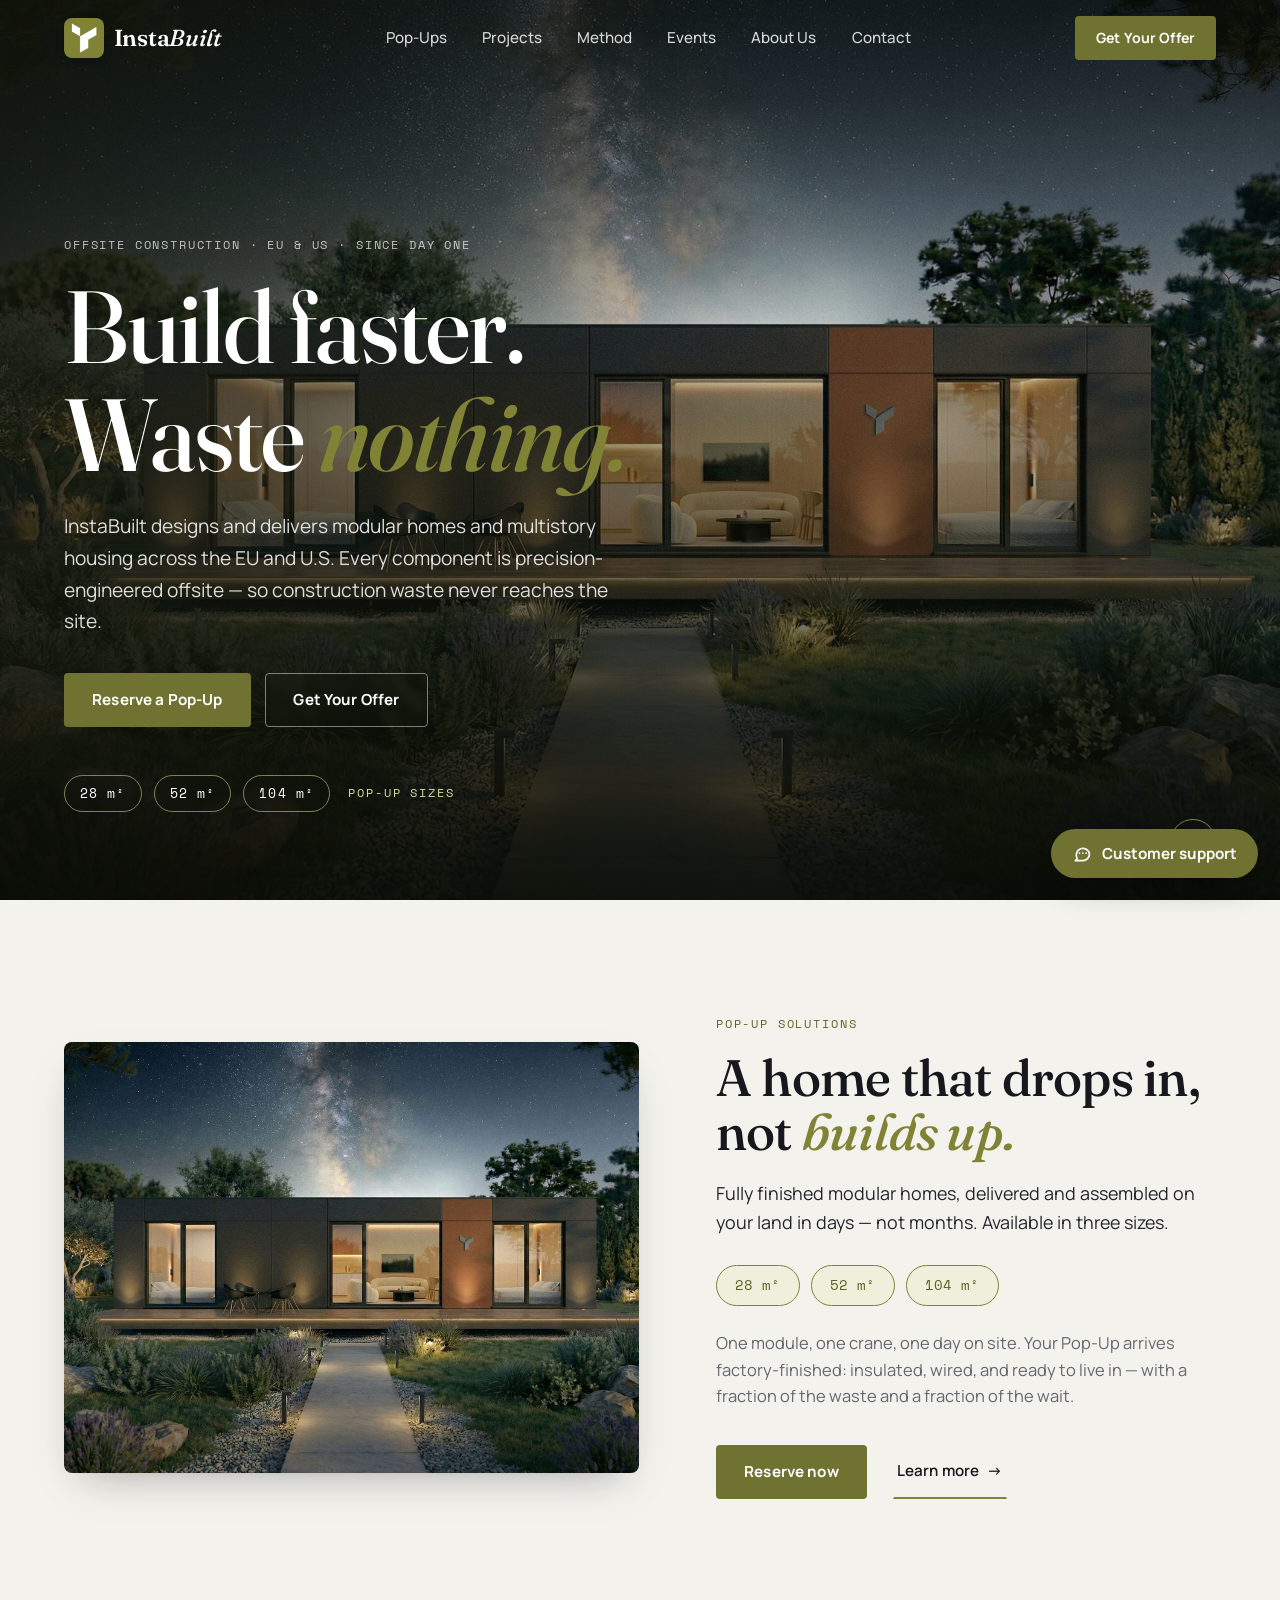
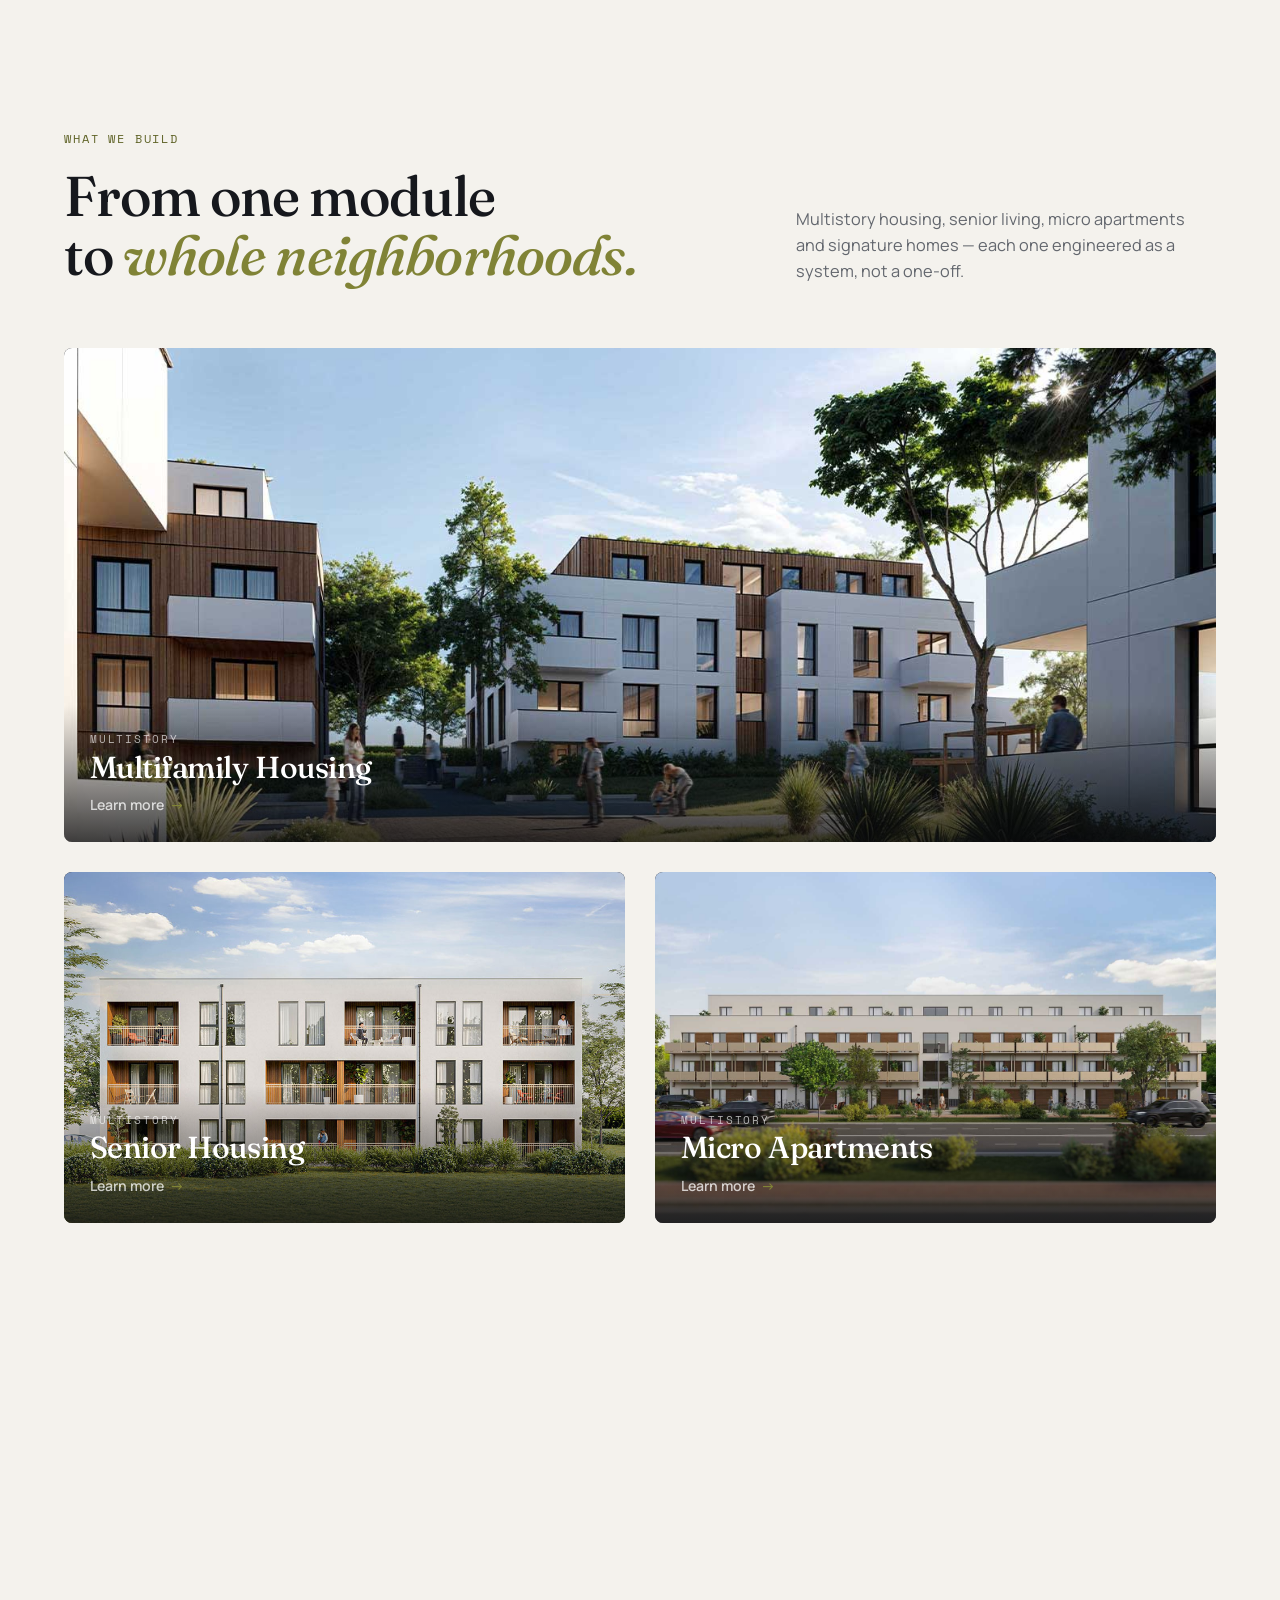
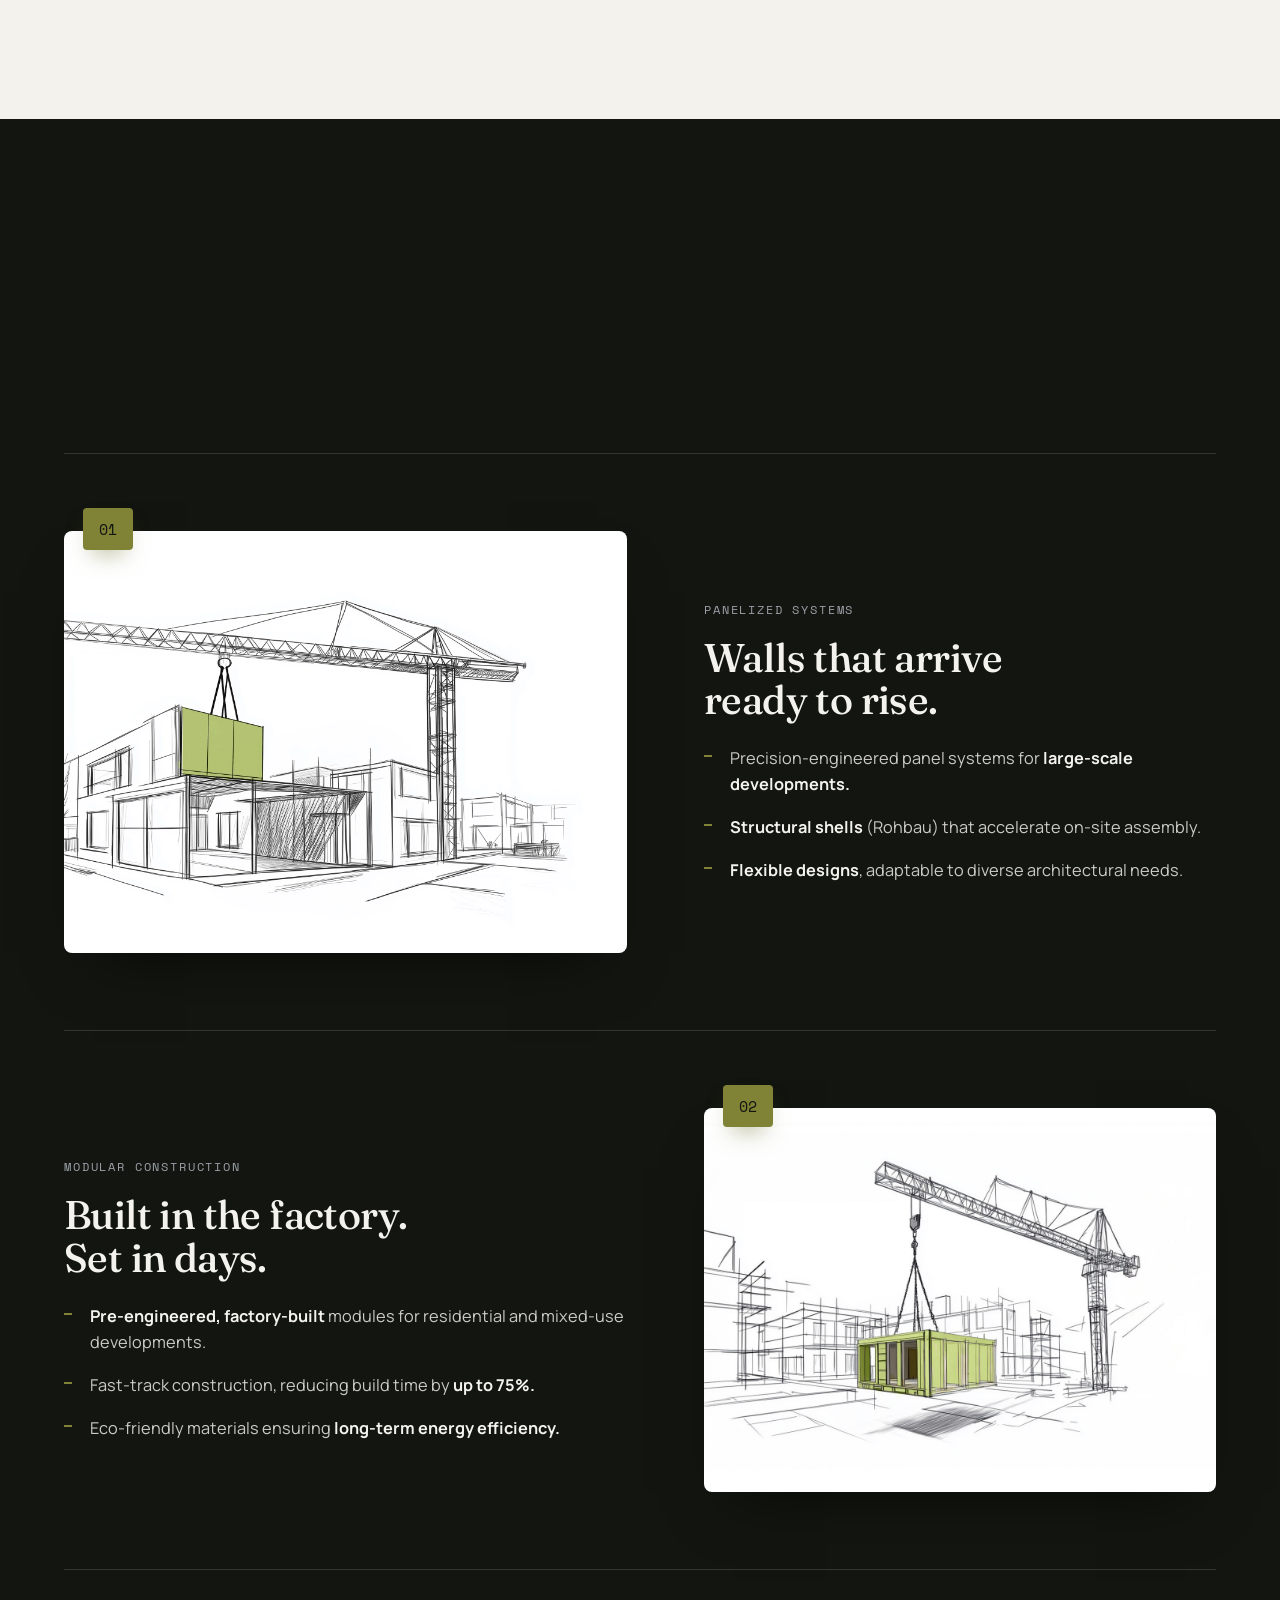
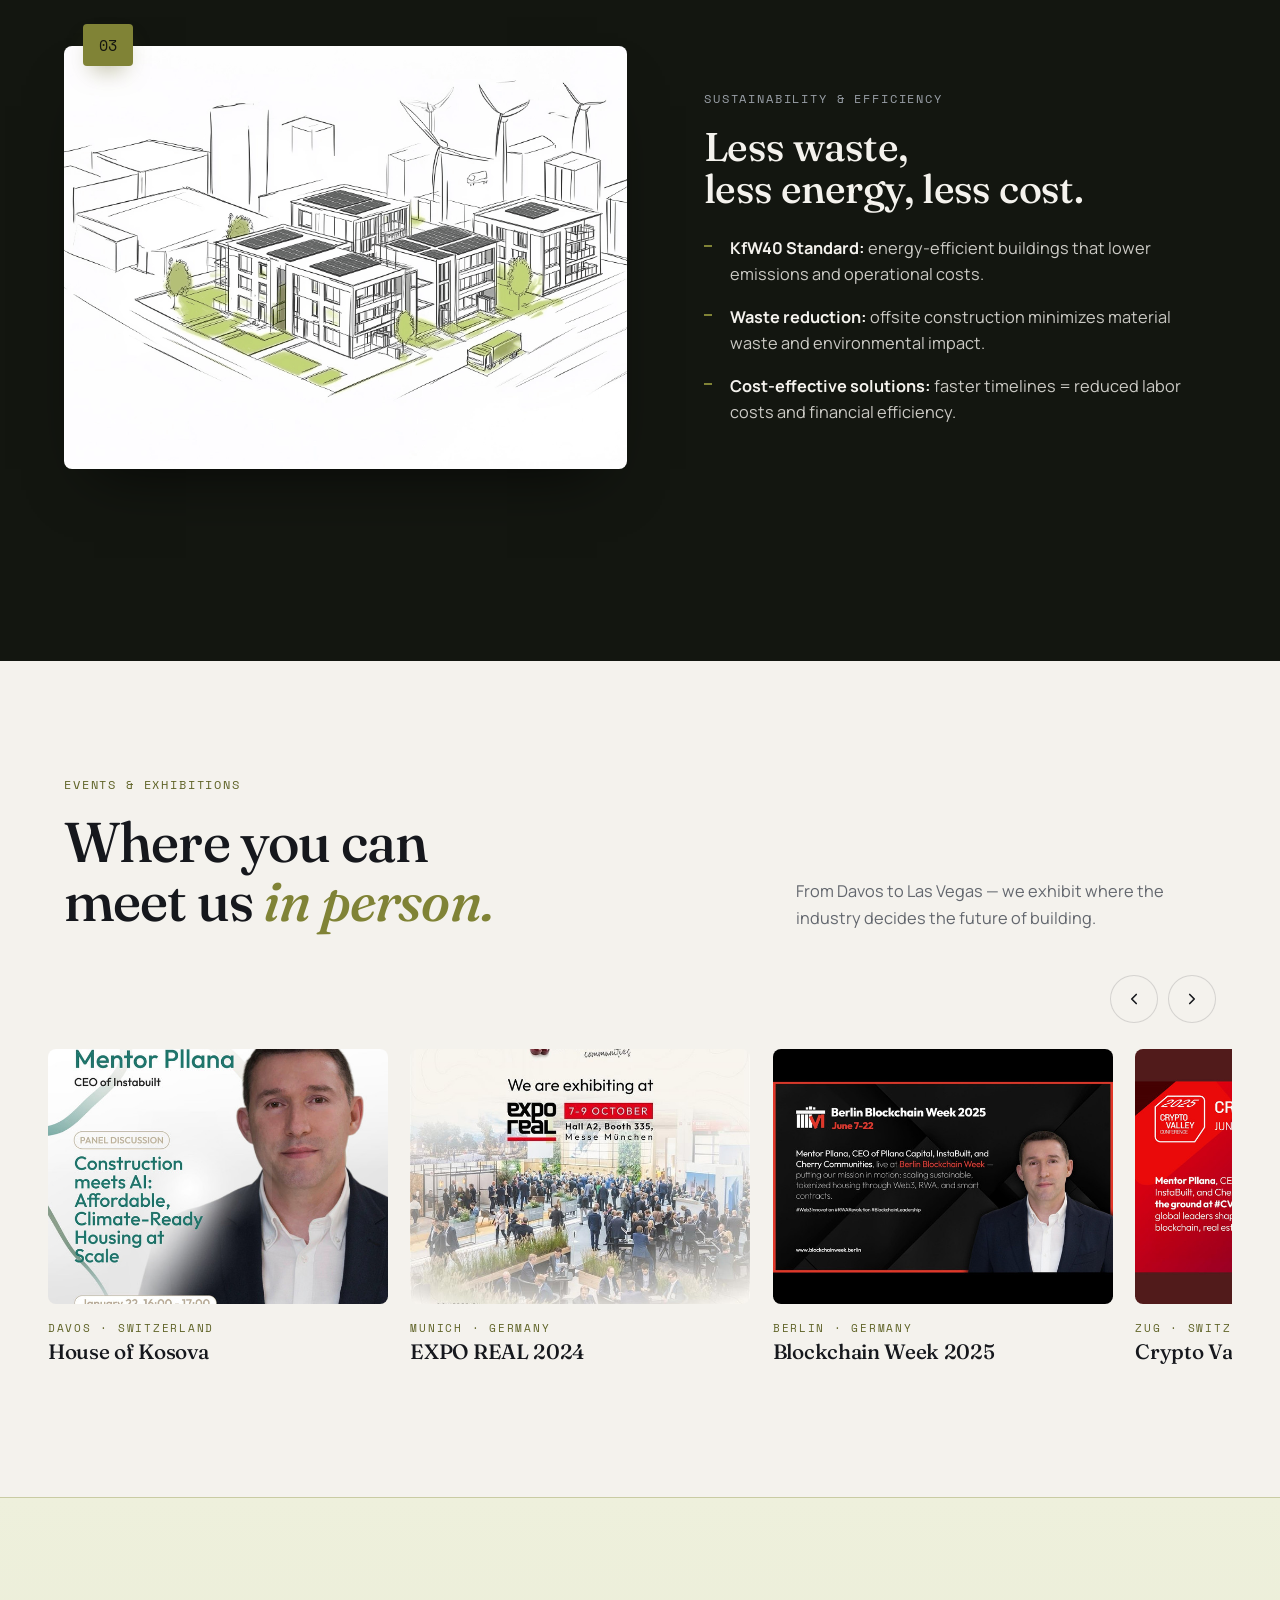
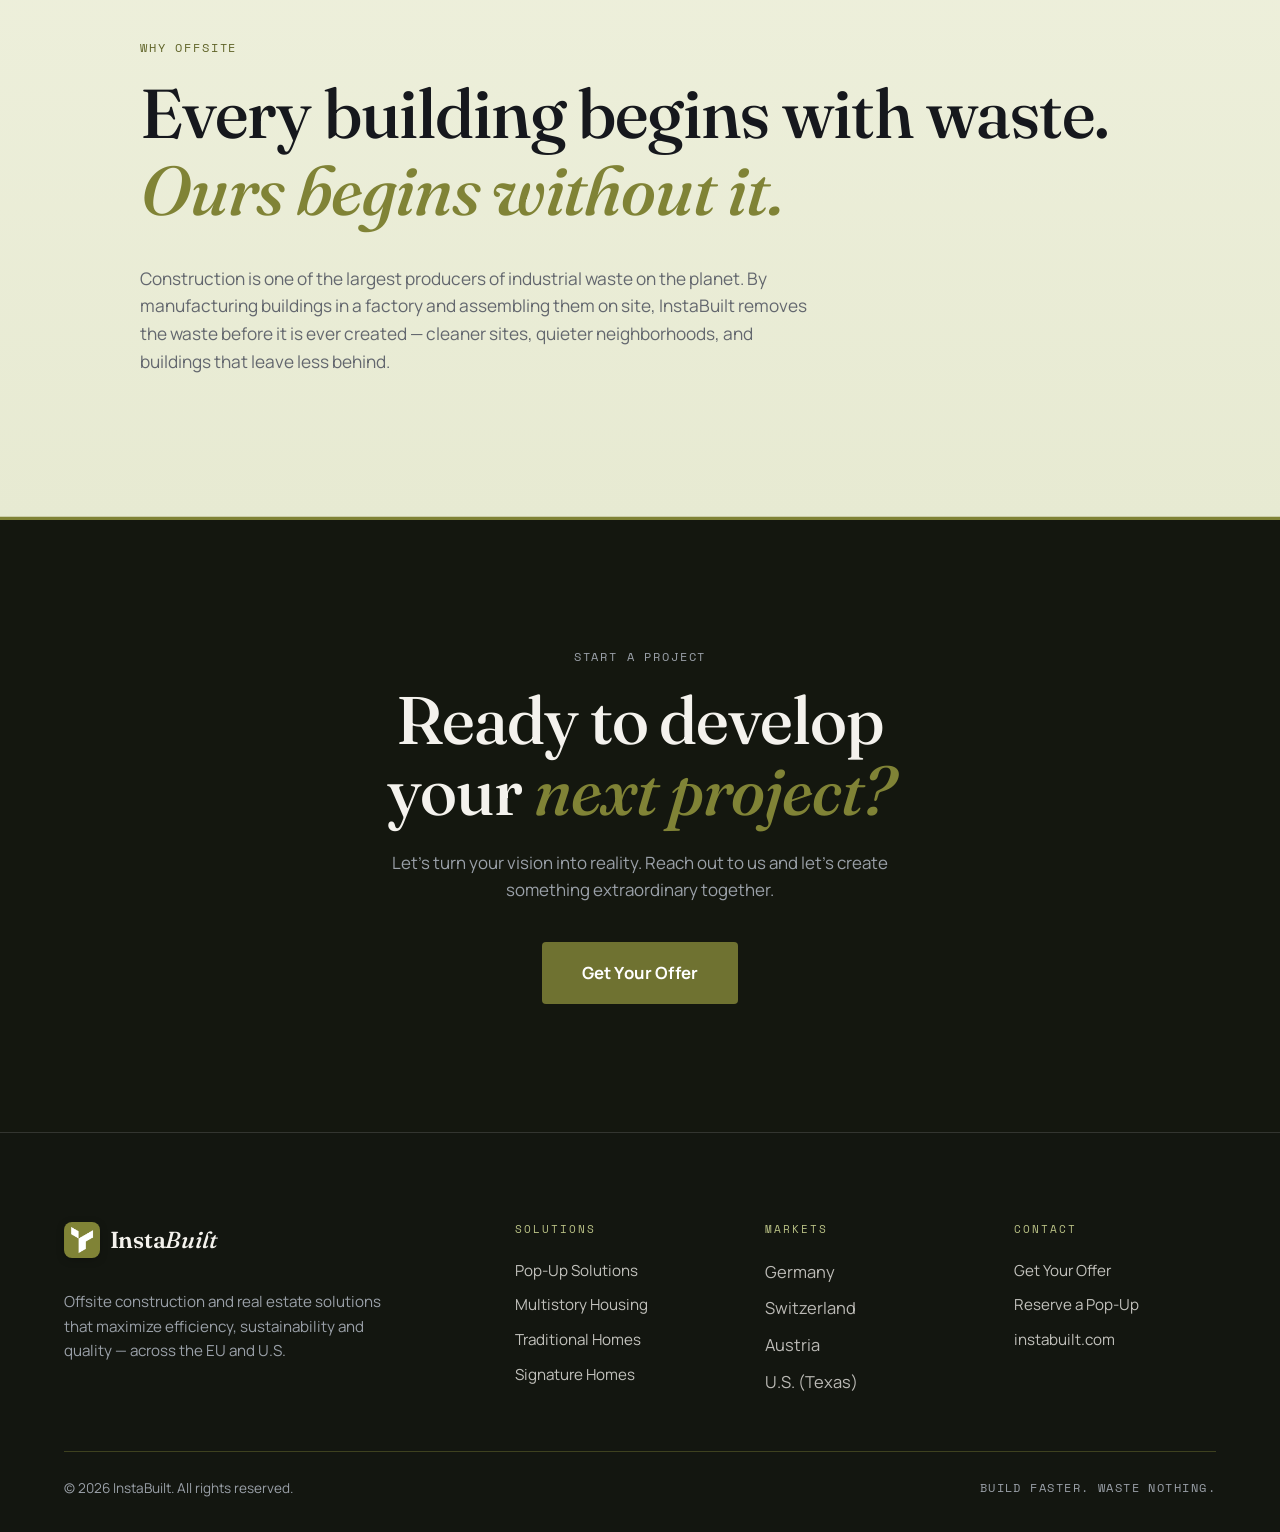
==== commit 838d40f3: "Official InstaBuilt logo in nav+footer; chatbot: broader intents + neutral fallback, more quick repl" ====
--- a/index.html
+++ b/index.html
@@ -17,12 +17,7 @@
 <header class="nav" id="nav">
   <div class="nav-inner">
     <a class="brand" href="#top">
-      <span class="brand-mark" aria-hidden="true">
-        <svg viewBox="0 0 32 32" width="26" height="26" fill="none">
-          <path d="M4 28V10l12-7 12 7v18" stroke="currentColor" stroke-width="2.4" stroke-linejoin="round"/>
-          <path d="M12 28v-8h8v8M16 16v-4" stroke="currentColor" stroke-width="2.4" stroke-linecap="round" stroke-linejoin="round"/>
-        </svg>
-      </span>
+      <img class="brand-logo" src="images/instabuilt-thumbnail.png" alt="InstaBuilt logo" width="40" height="40">
       <span class="brand-name">Insta<em>Built</em></span>
     </a>
     <nav class="nav-links" aria-label="Primary">
@@ -298,12 +293,7 @@
   <div class="footer-inner">
     <div class="footer-brand">
       <a class="brand" href="#top">
-        <span class="brand-mark" aria-hidden="true">
-          <svg viewBox="0 0 32 32" width="24" height="24" fill="none">
-            <path d="M4 28V10l12-7 12 7v18" stroke="currentColor" stroke-width="2.4" stroke-linejoin="round"/>
-            <path d="M12 28v-8h8v8M16 16v-4" stroke="currentColor" stroke-width="2.4" stroke-linecap="round" stroke-linejoin="round"/>
-          </svg>
-        </span>
+        <img class="brand-logo" src="images/instabuilt-thumbnail.png" alt="InstaBuilt logo" width="36" height="36">
         <span class="brand-name">Insta<em>Built</em></span>
       </a>
       <p>Offsite construction and real estate solutions that maximize efficiency, sustainability and quality — across the EU and U.S.</p>
@@ -366,6 +356,8 @@
   <div class="chat-quick" id="chatQuick">
     <button type="button">Pop-Up sizes &amp; prices</button>
     <button type="button">How fast can you build?</button>
+    <button type="button">What do you build?</button>
+    <button type="button">Where do you operate?</button>
     <button type="button">Sustainability &amp; waste</button>
     <button type="button">Become a partner</button>
   </div>
--- a/css/style.css
+++ b/css/style.css
@@ -198,6 +198,17 @@
 
 .brand-name em { font-style: italic; font-weight: 500; }
 
+.brand-logo {
+  width: 40px;
+  height: 40px;
+  border-radius: 8px;
+  object-fit: cover;
+  flex-shrink: 0;
+  box-shadow: 0 2px 10px -2px rgba(0, 0, 0, 0.35);
+}
+
+.footer .brand-logo { width: 36px; height: 36px; }
+
 .nav-links {
   display: flex;
   gap: 2.2rem;
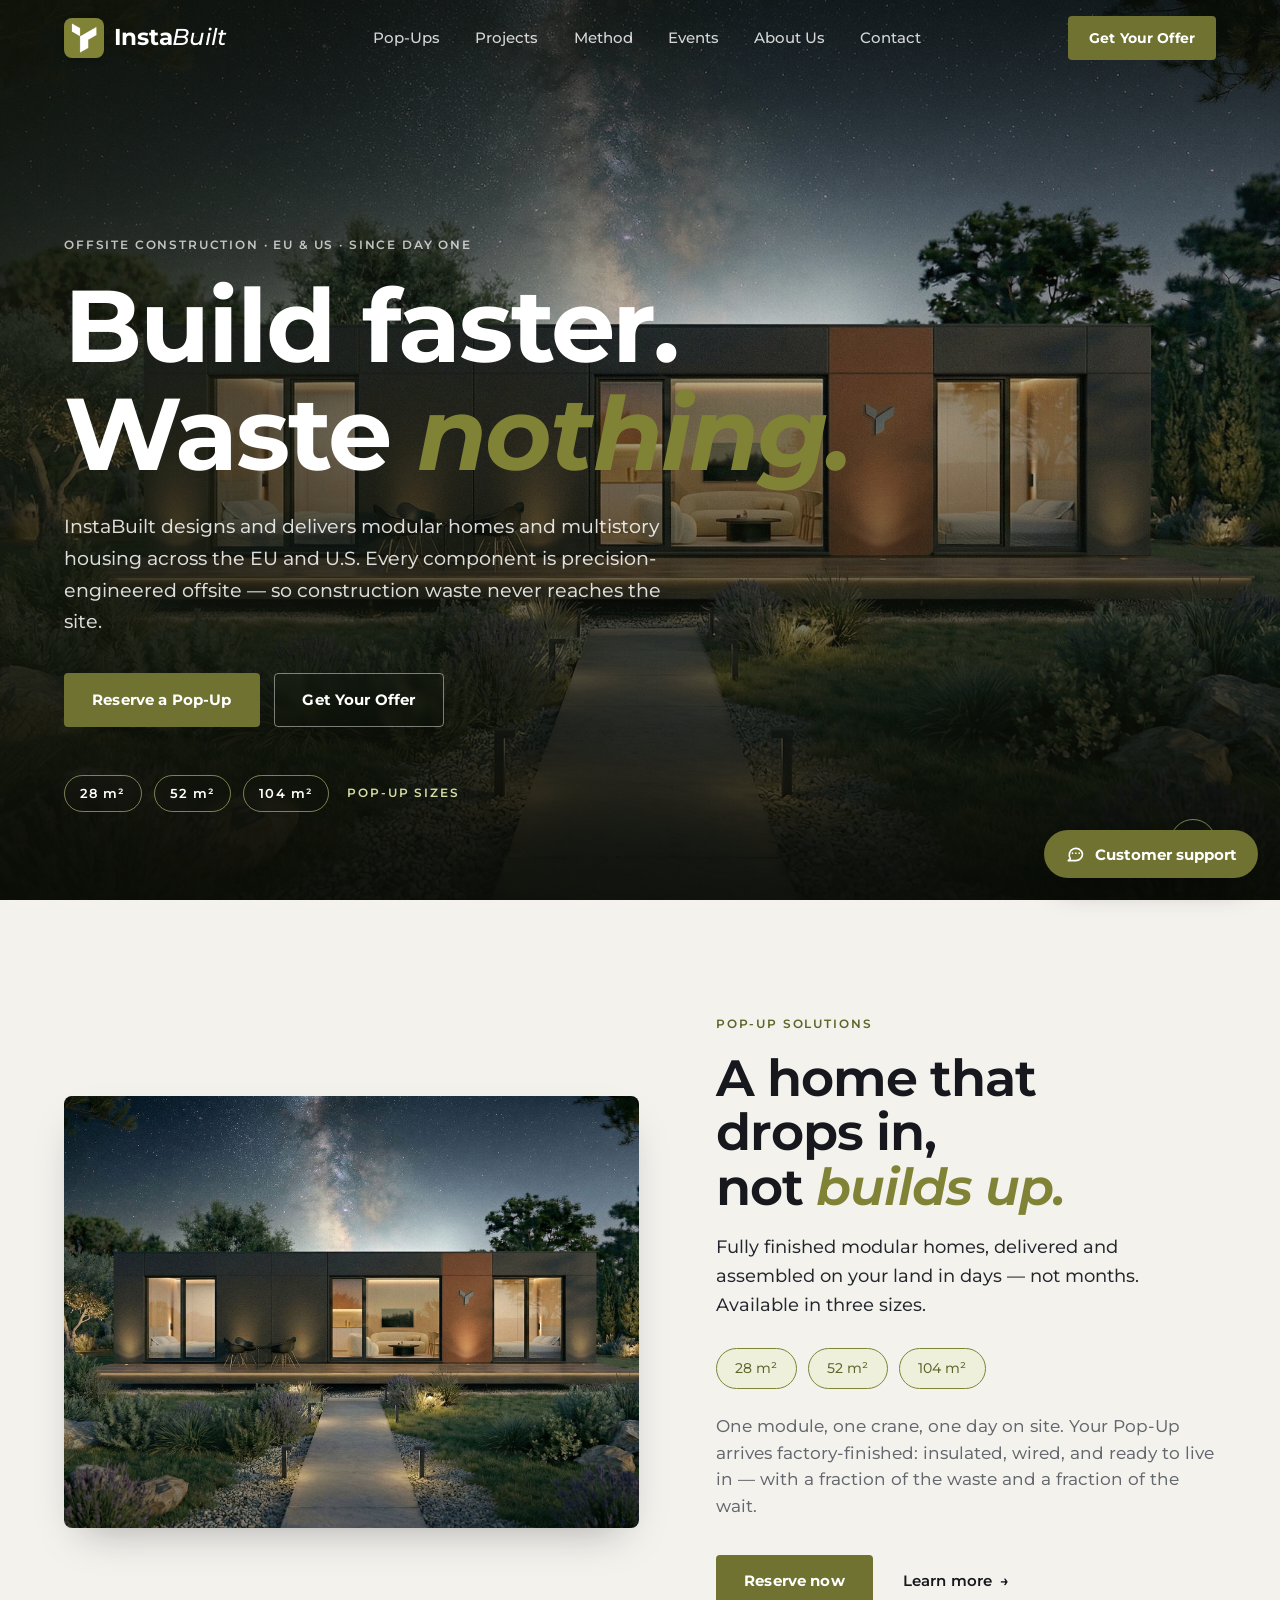
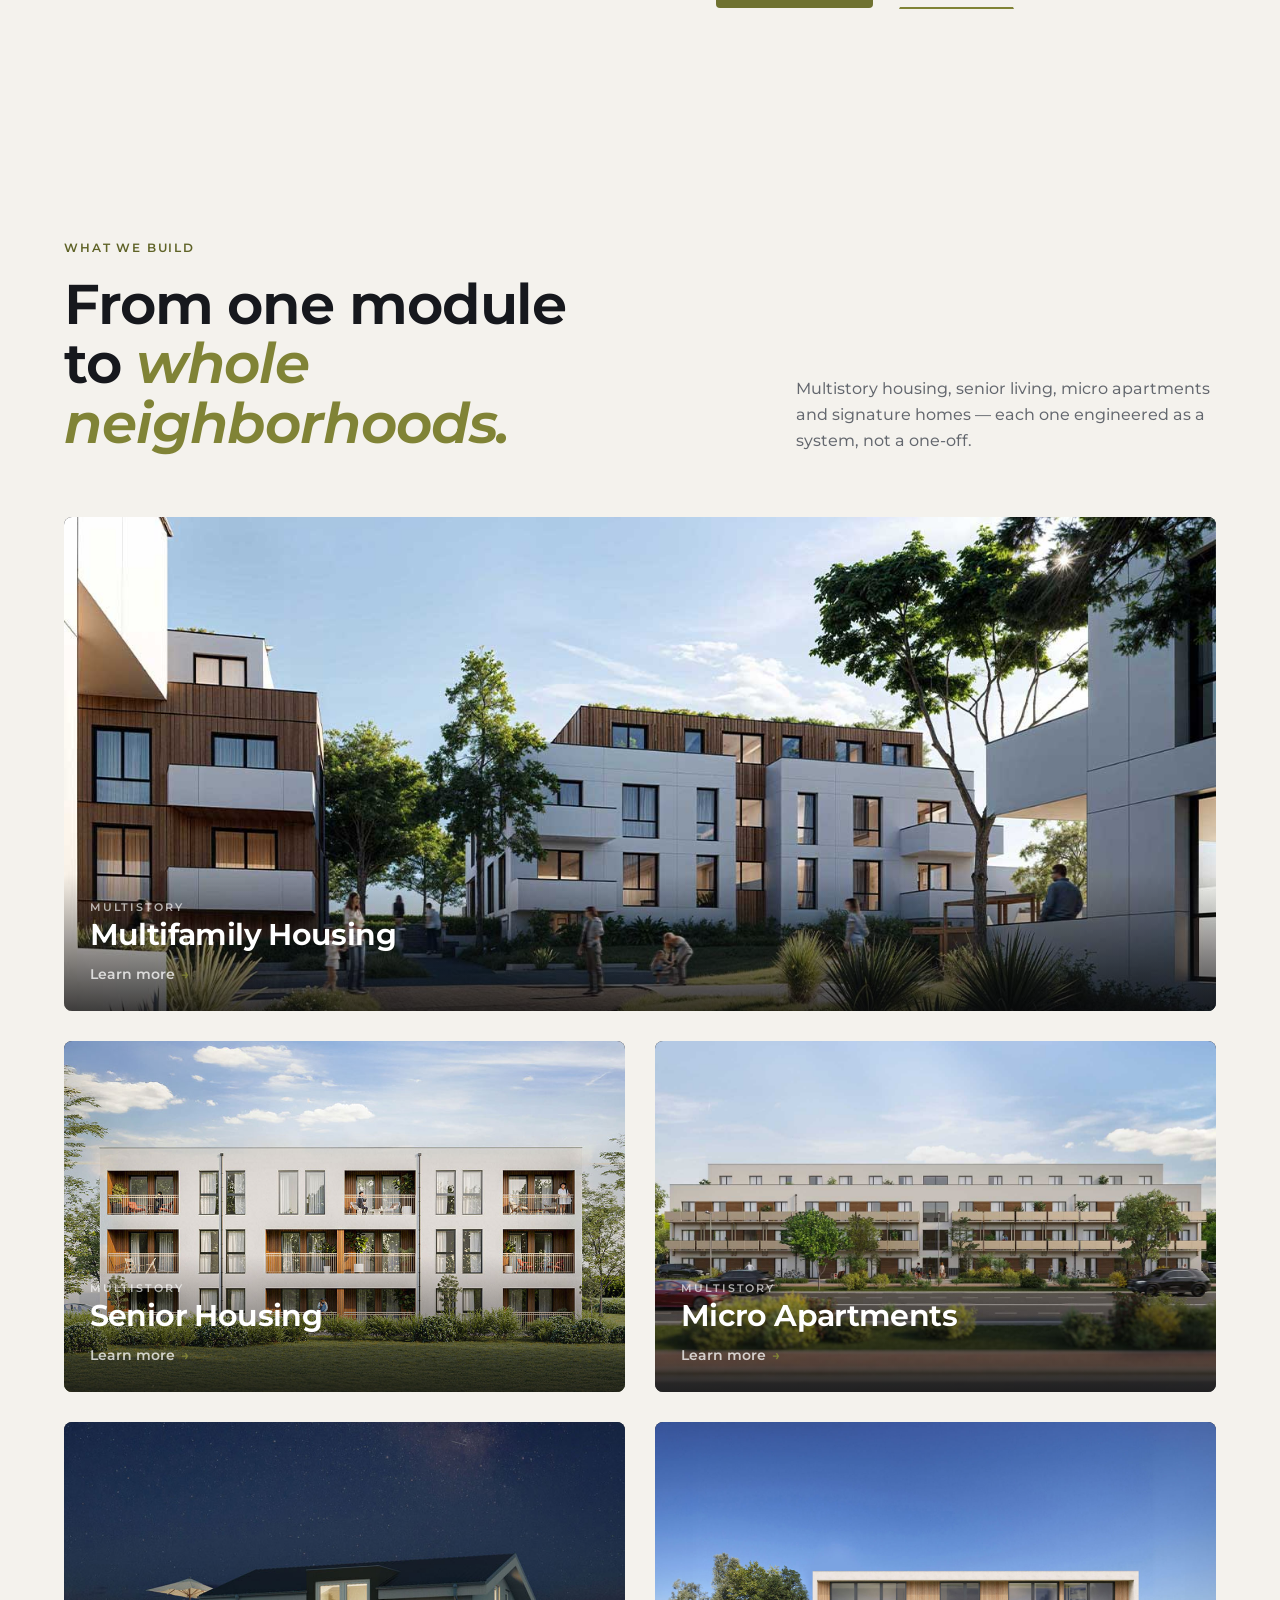
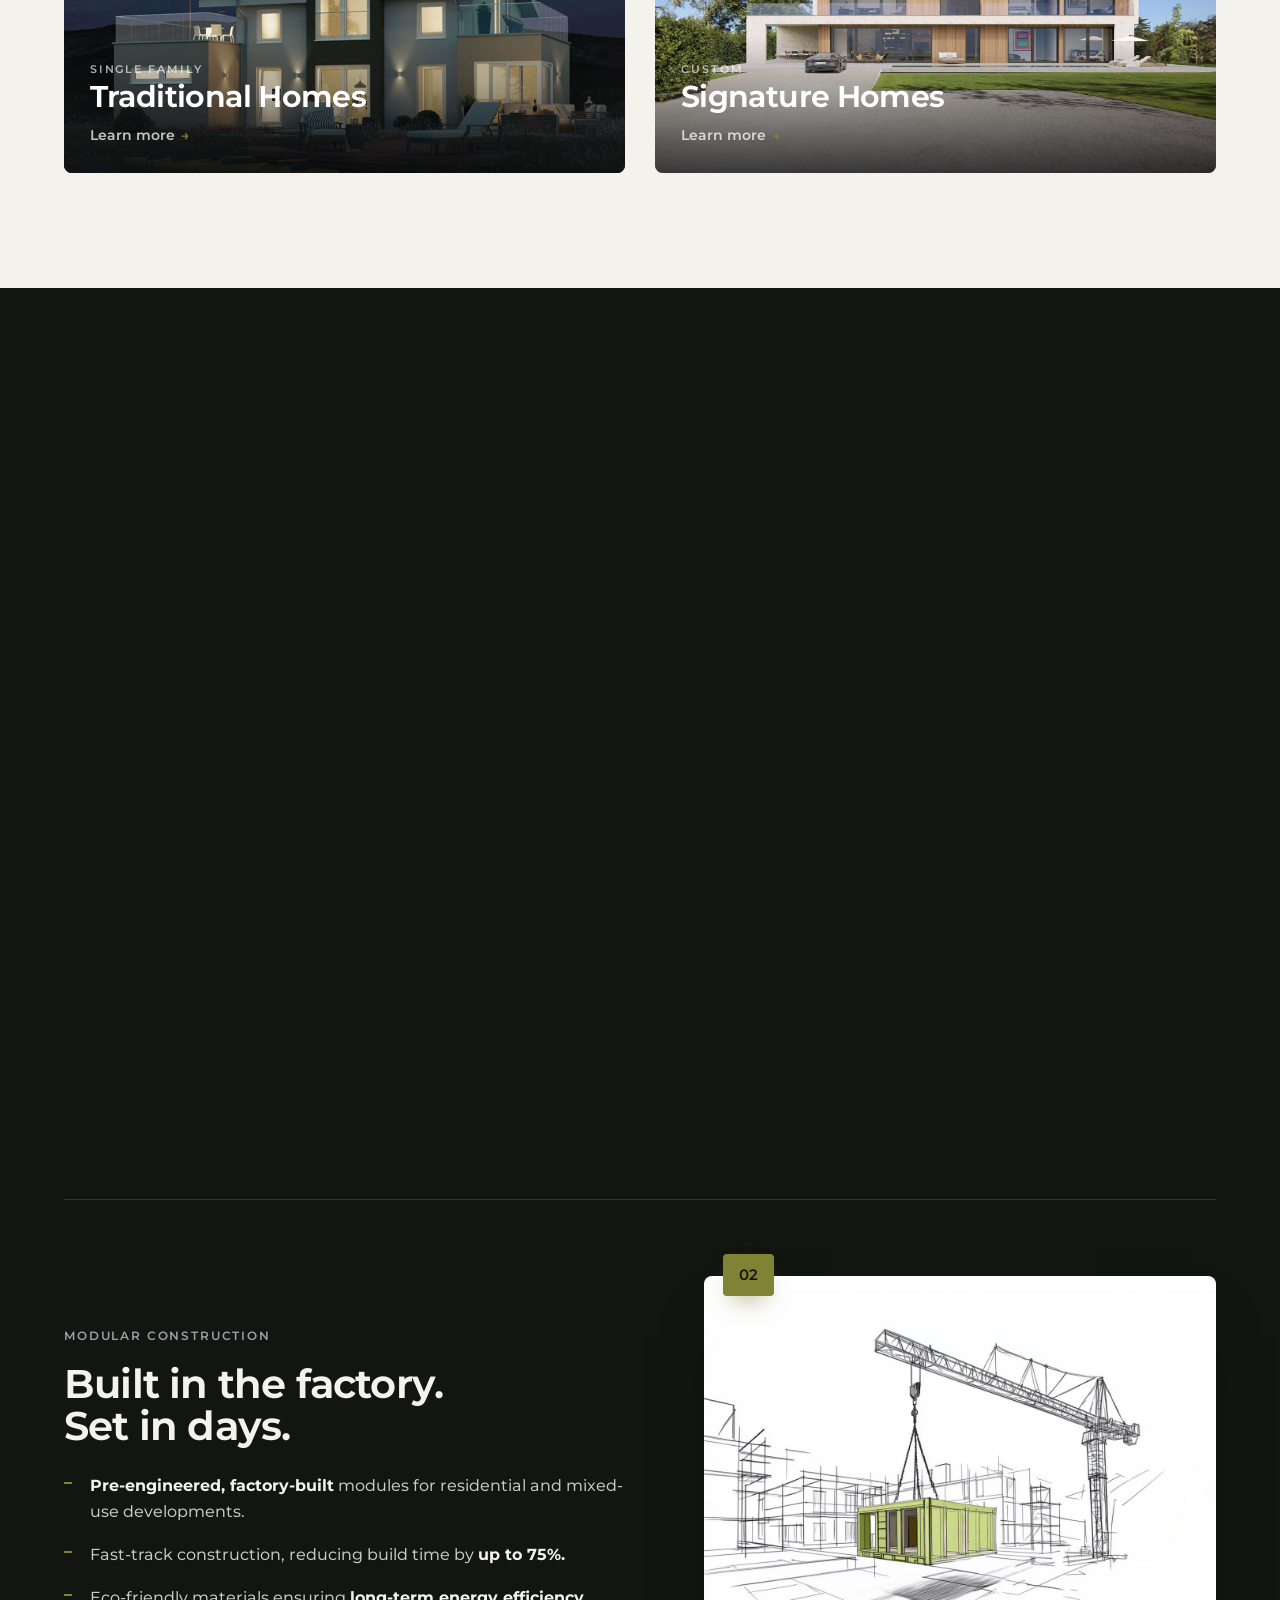
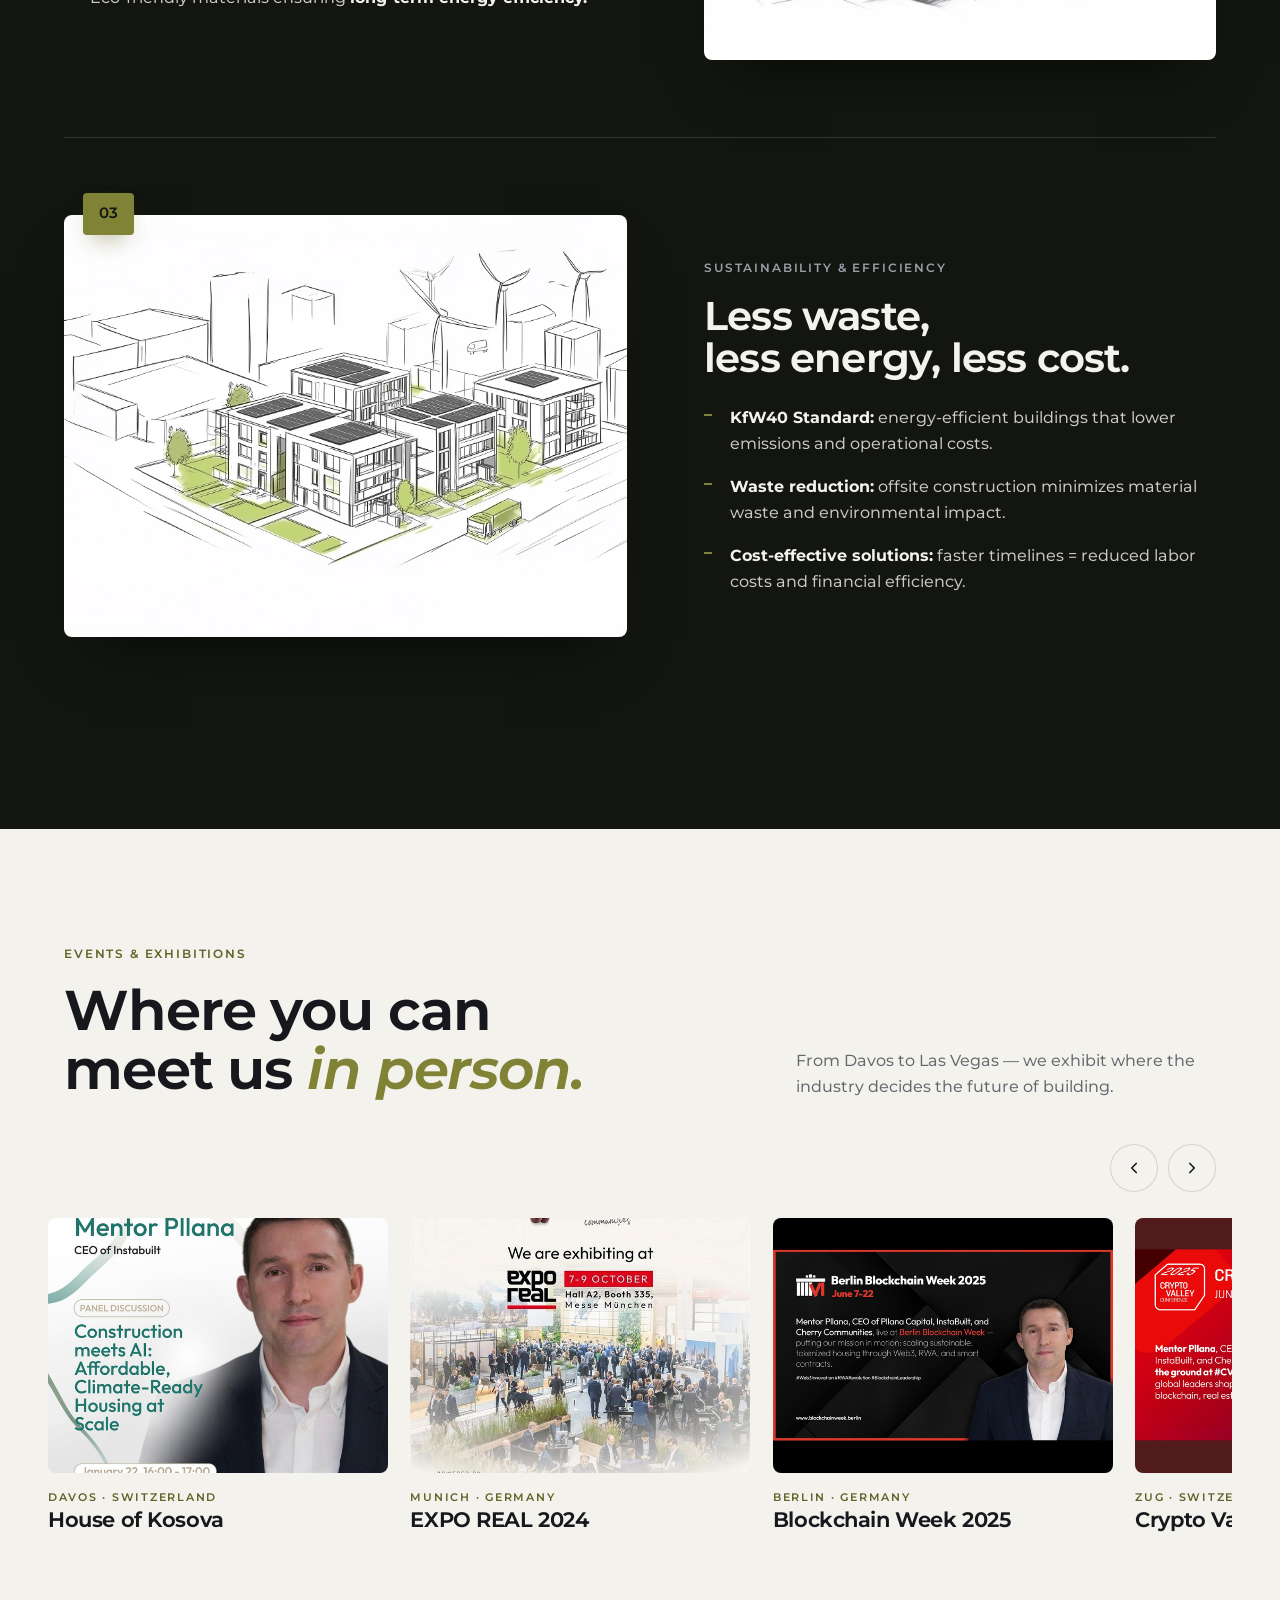
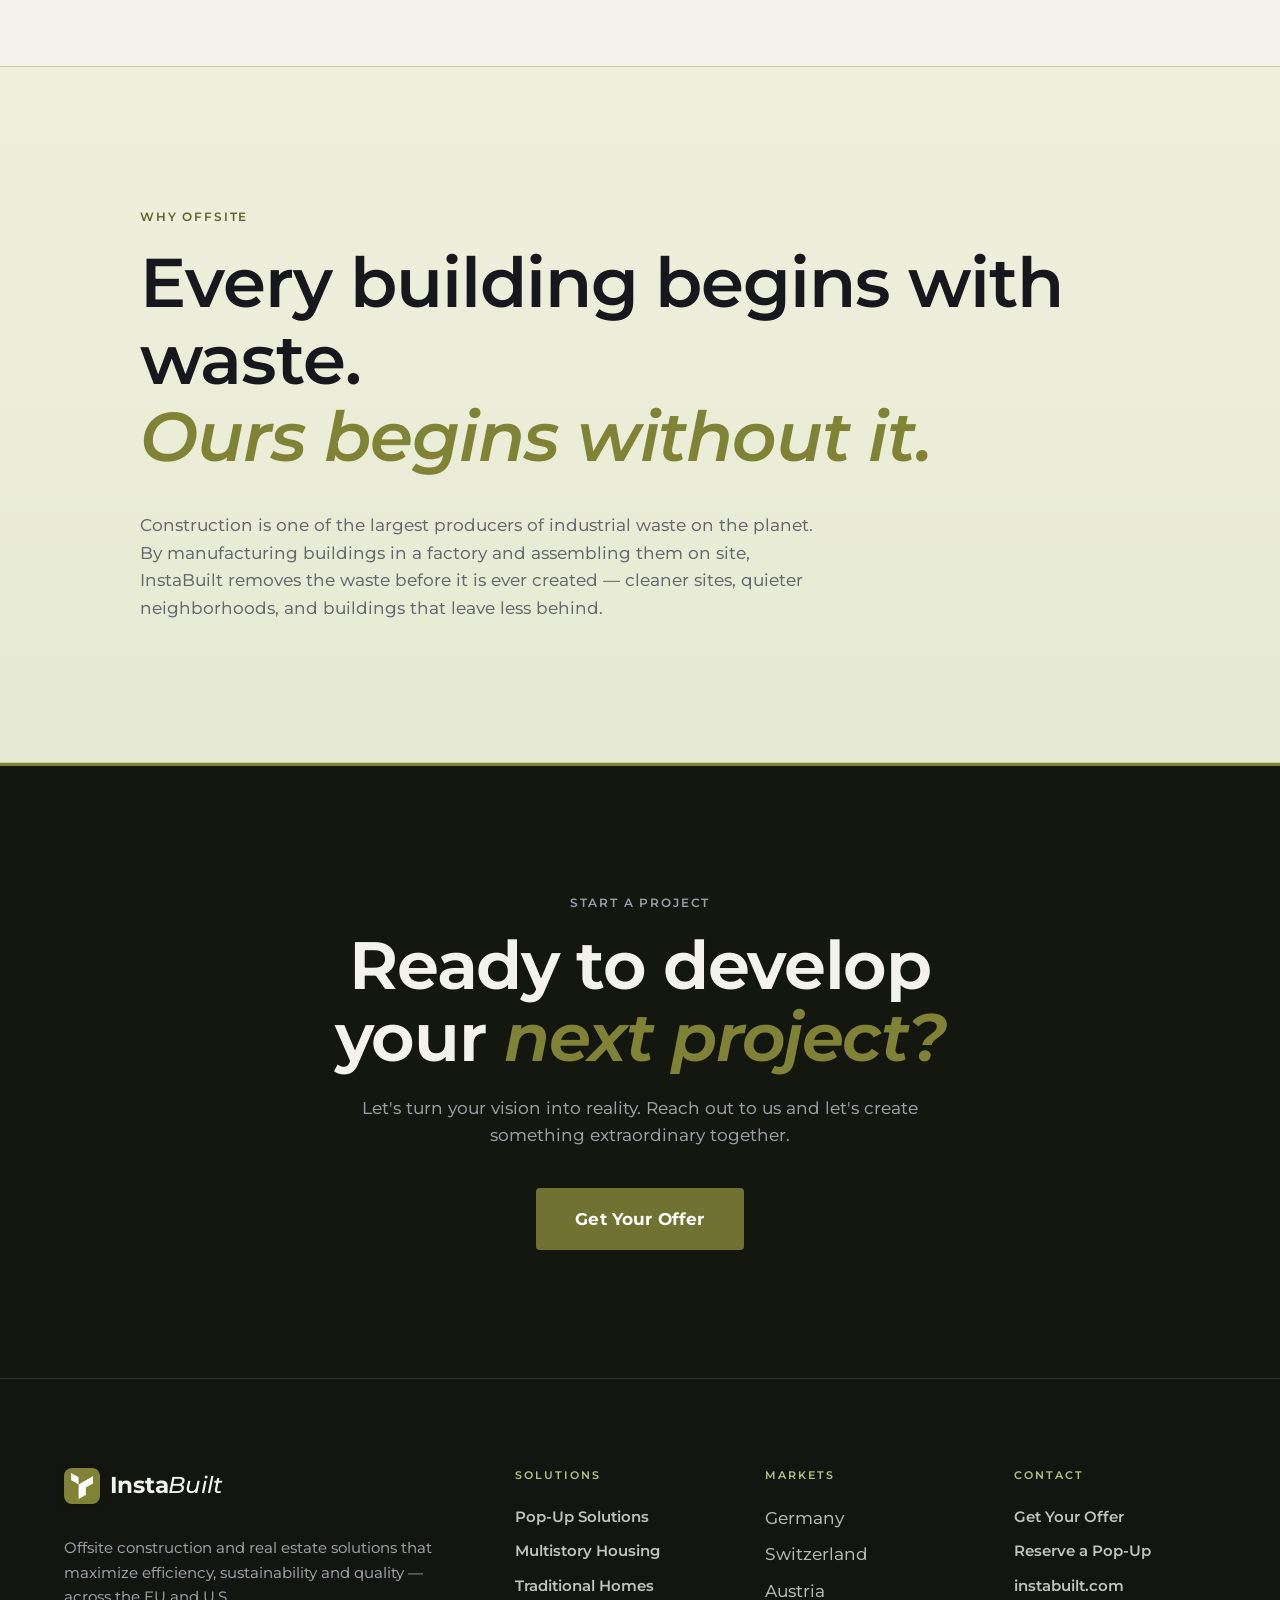
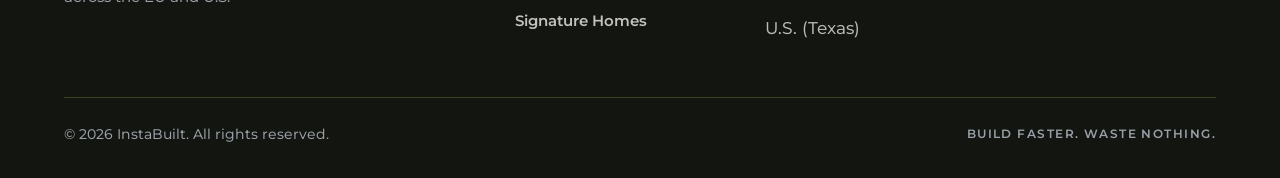
==== commit 02e91a1b: "Switch entire site typography to Montserrat variable font (100-900)" ====
--- a/index.html
+++ b/index.html
@@ -8,7 +8,7 @@
 <link rel="icon" type="image/png" href="images/instabuilt-thumbnail.png">
 <link rel="preconnect" href="https://fonts.googleapis.com">
 <link rel="preconnect" href="https://fonts.gstatic.com" crossorigin>
-<link href="https://fonts.googleapis.com/css2?family=Fraunces:ital,opsz,wght@0,9..144,400;0,9..144,500;0,9..144,600;1,9..144,400;1,9..144,500&family=Manrope:wght@400;500;600;700&family=Space+Mono:wght@400;700&display=swap" rel="stylesheet">
+<link href="https://fonts.googleapis.com/css2?family=Montserrat:ital,wght@0,100..900;1,100..900&display=swap" rel="stylesheet">
 <link rel="stylesheet" href="css/style.css">
 </head>
 <body>
--- a/css/style.css
+++ b/css/style.css
@@ -21,9 +21,9 @@
   --dark-line: rgba(244, 242, 237, 0.14);
   --dark-muted: #9aa0a8;
 
-  --font-display: "Fraunces", "Georgia", serif;
-  --font-body: "Manrope", "Segoe UI", system-ui, sans-serif;
-  --font-mono: "Space Mono", "SFMono-Regular", monospace;
+  --font-display: "Montserrat", "Segoe UI", system-ui, sans-serif;
+  --font-body: "Montserrat", "Segoe UI", system-ui, sans-serif;
+  --font-mono: "Montserrat", "Segoe UI", system-ui, sans-serif;
 
   --radius: 4px;
   --shadow: 0 18px 40px -18px rgba(22, 24, 29, 0.35);
@@ -44,6 +44,8 @@
   color: var(--ink);
   line-height: 1.6;
   font-size: 16.5px;
+  font-weight: 450;
+  font-optical-sizing: auto;
   -webkit-font-smoothing: antialiased;
   overflow-x: hidden;
 }
@@ -67,14 +69,15 @@
   letter-spacing: 0.16em;
   text-transform: uppercase;
   color: var(--accent-deep);
+  font-weight: 600;
   margin-bottom: 1.1rem;
 }
 
 h1, h2, h3 {
   font-family: var(--font-display);
-  font-weight: 500;
+  font-weight: 650;
   line-height: 1.06;
-  letter-spacing: -0.015em;
+  letter-spacing: -0.02em;
   text-wrap: balance;
 }
 
@@ -192,7 +195,7 @@
 .brand-name {
   font-family: var(--font-display);
   font-size: 1.45rem;
-  font-weight: 600;
+  font-weight: 700;
   letter-spacing: -0.01em;
 }
 
@@ -331,7 +334,7 @@
 
 .hero h1 {
   font-size: clamp(3rem, 8vw, 6.8rem);
-  font-weight: 500;
+  font-weight: 700;
   color: #fff;
   max-width: 15ch;
 }
@@ -639,7 +642,7 @@
   font-family: var(--font-display);
   font-size: clamp(2.2rem, 5.4vw, 4.4rem);
   line-height: 1.12;
-  font-weight: 500;
+  font-weight: 600;
   letter-spacing: -0.015em;
 }
 
@@ -1074,3 +1077,23 @@
   }
   .reveal { opacity: 1; transform: none; }
 }
+
+/* ---------- Montserrat weight polish ---------- */
+.eyebrow,
+.footer-head,
+.project-tag,
+.member-role,
+.event-loc,
+.tl-label,
+.step-num,
+.stat-label,
+.hero-size,
+.hero-size-label,
+.adv-strip span,
+.market-chips span,
+.partner-num,
+.method-num,
+.footer-tag,
+.footer-col a {
+  font-weight: 600;
+}
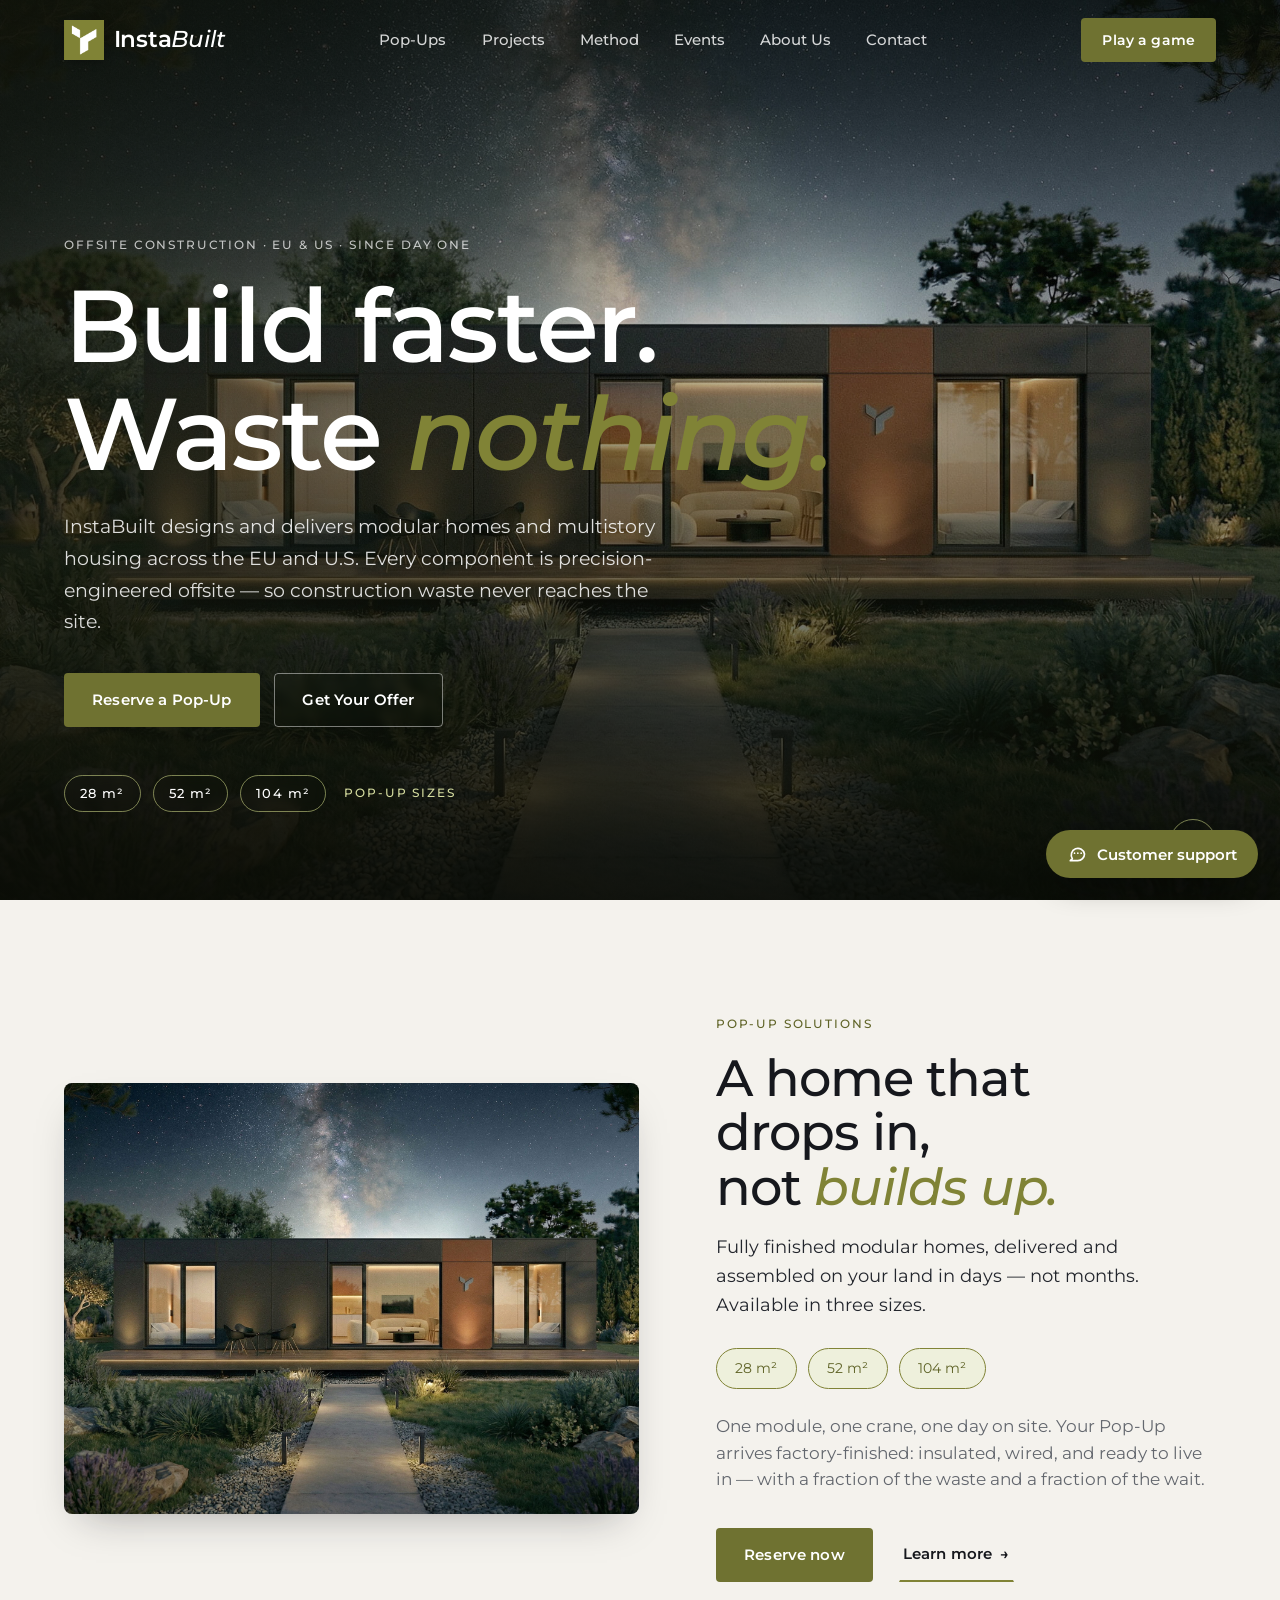
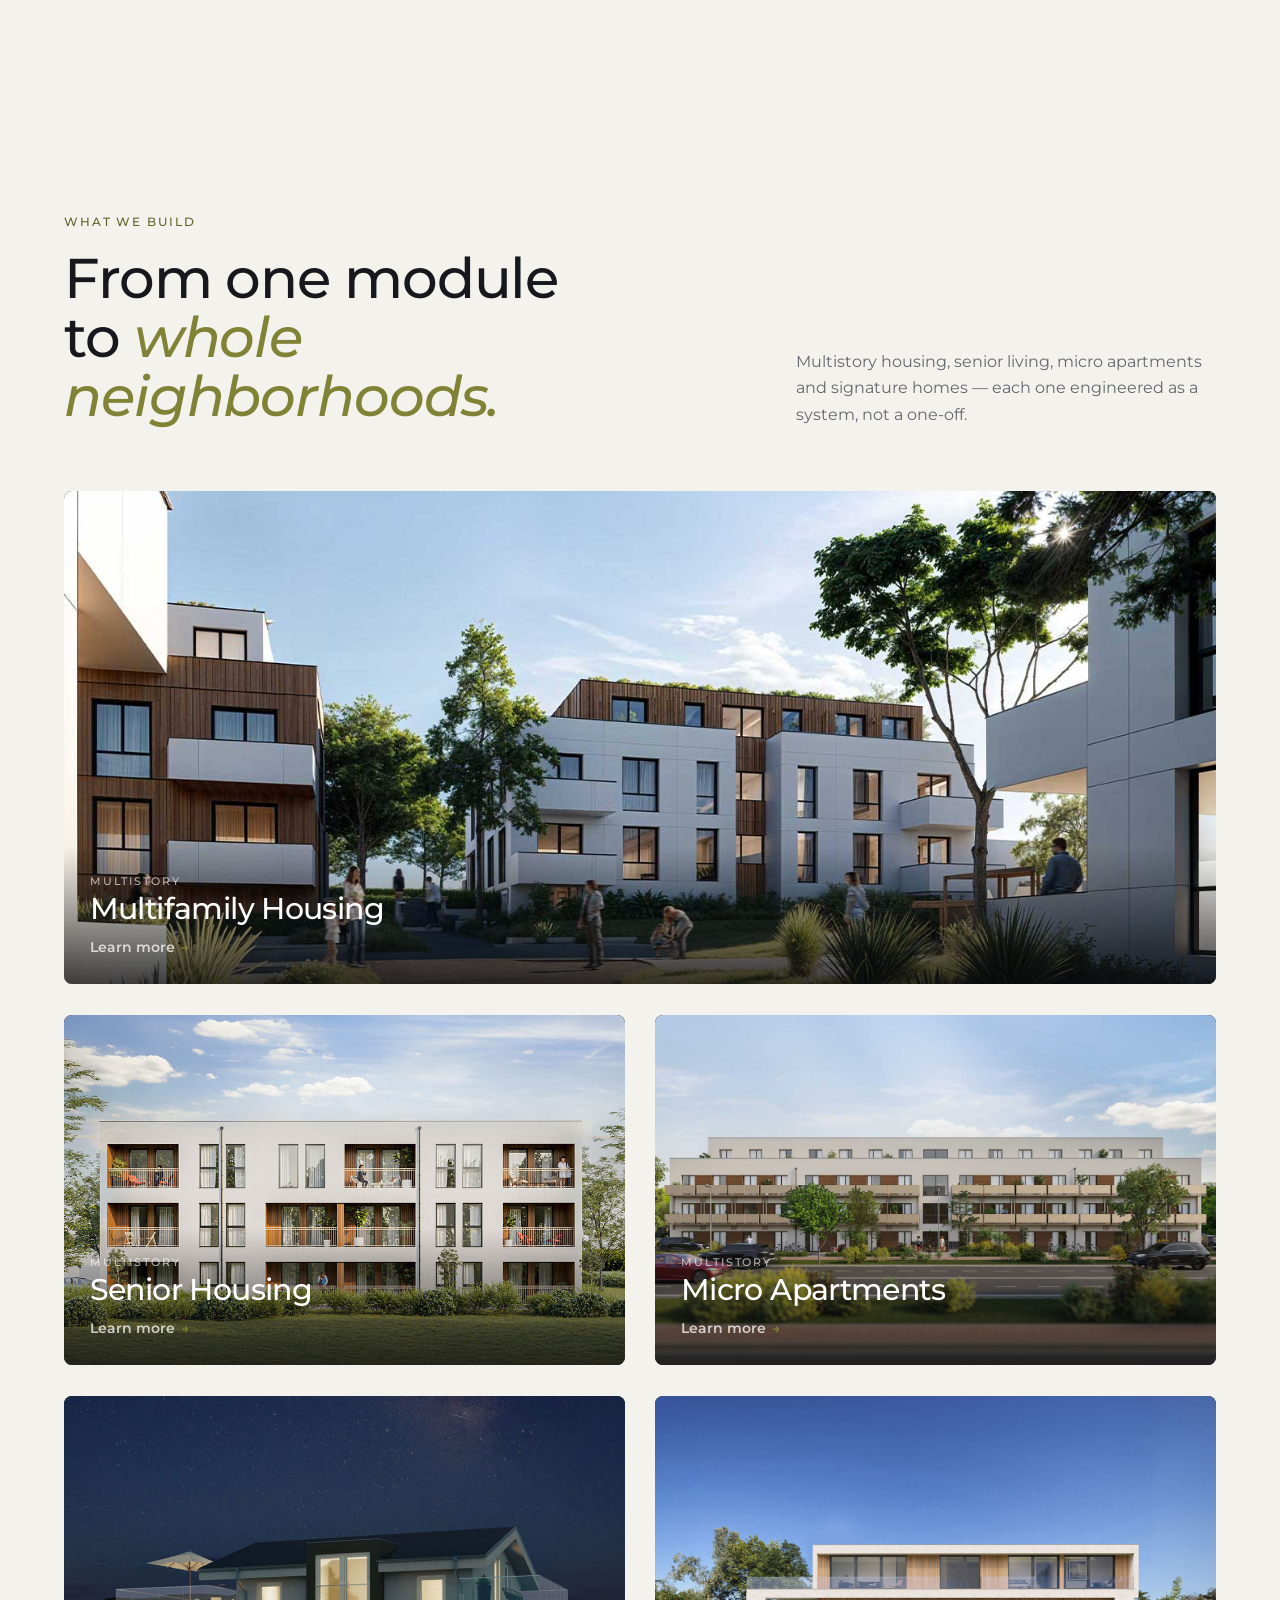
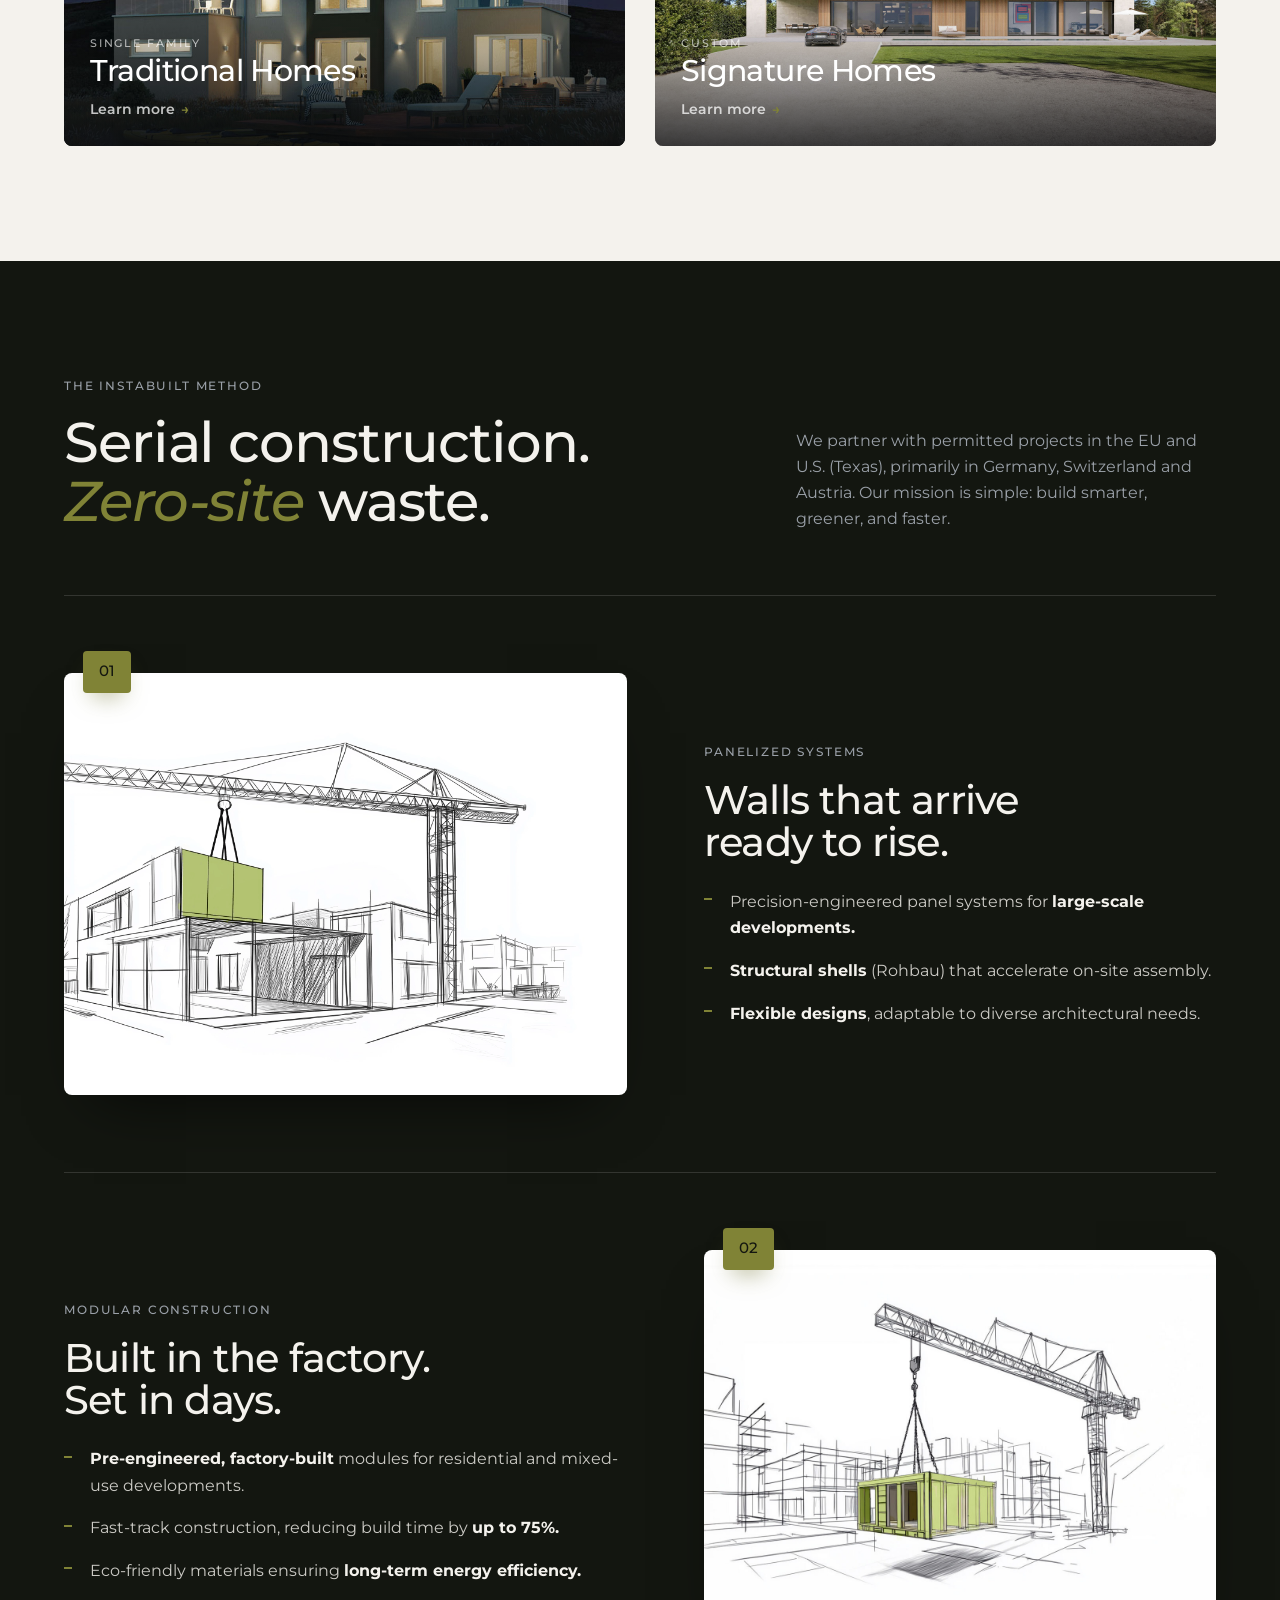
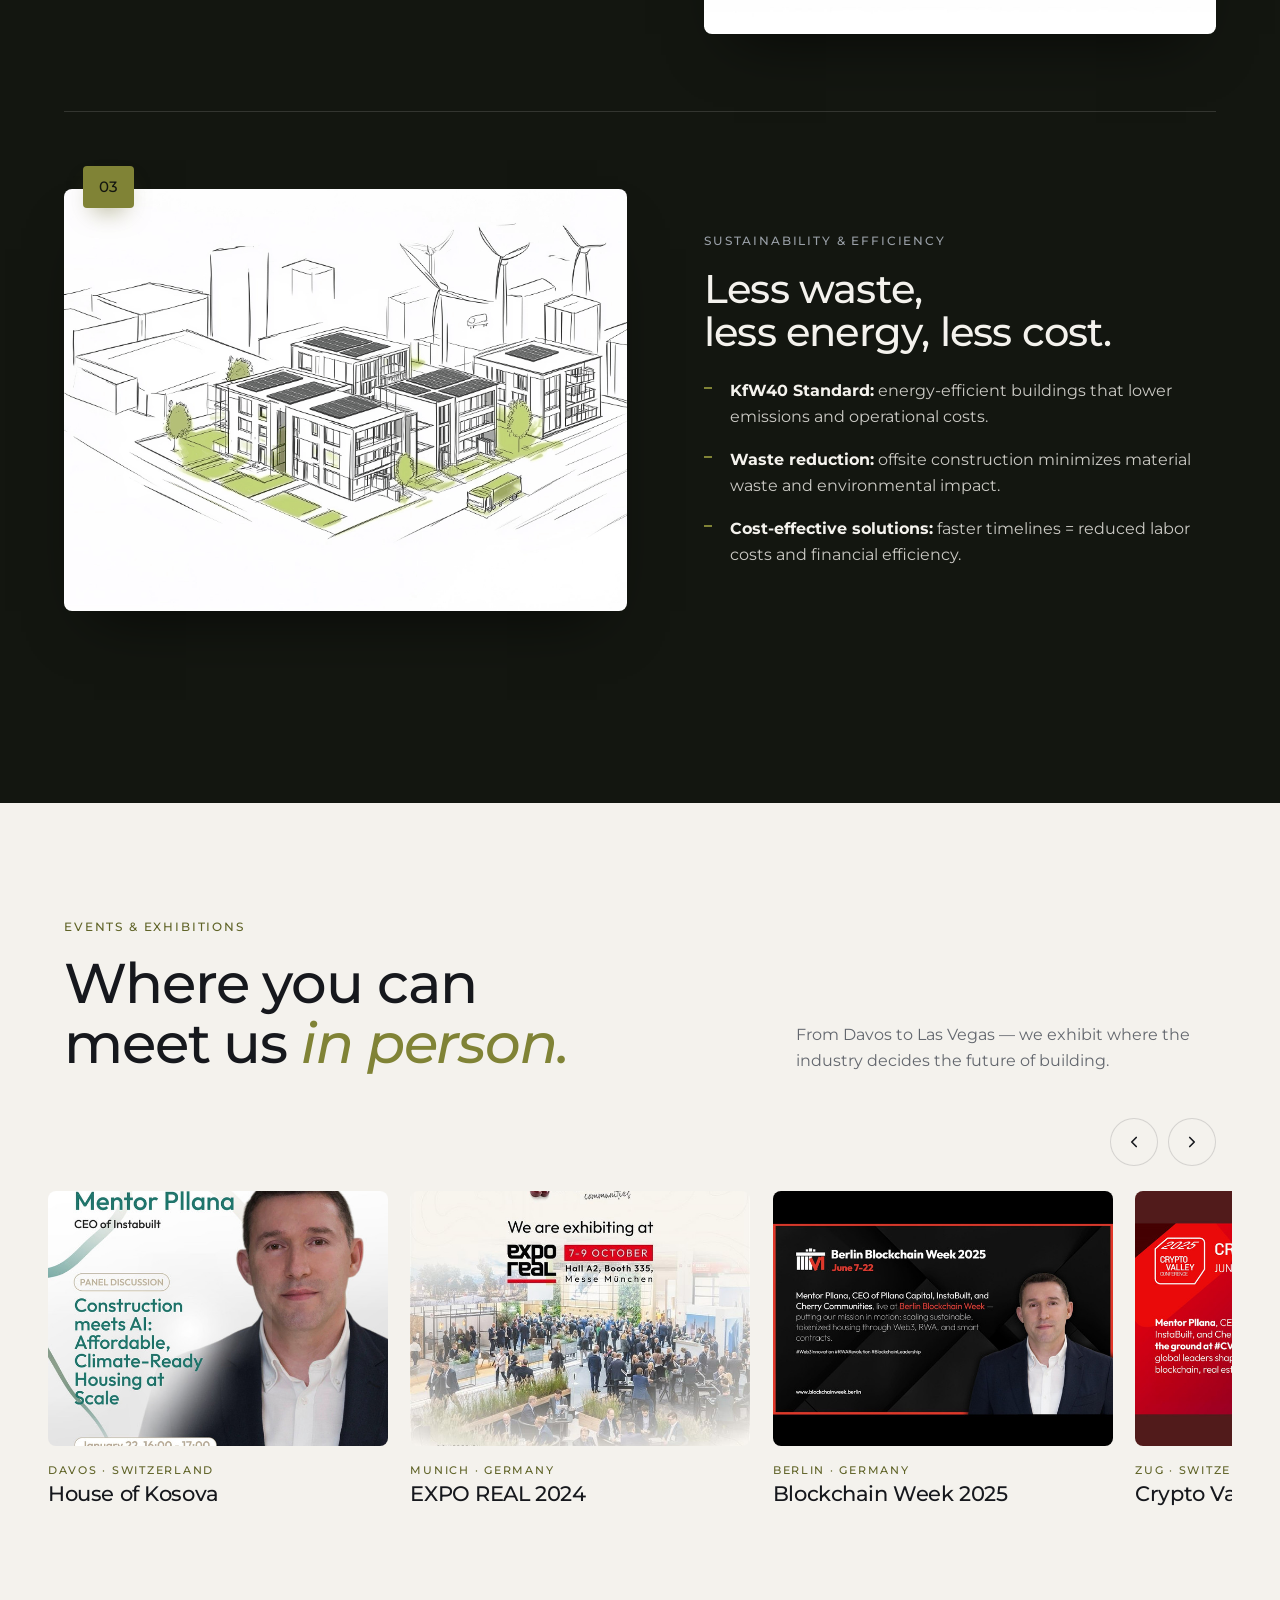
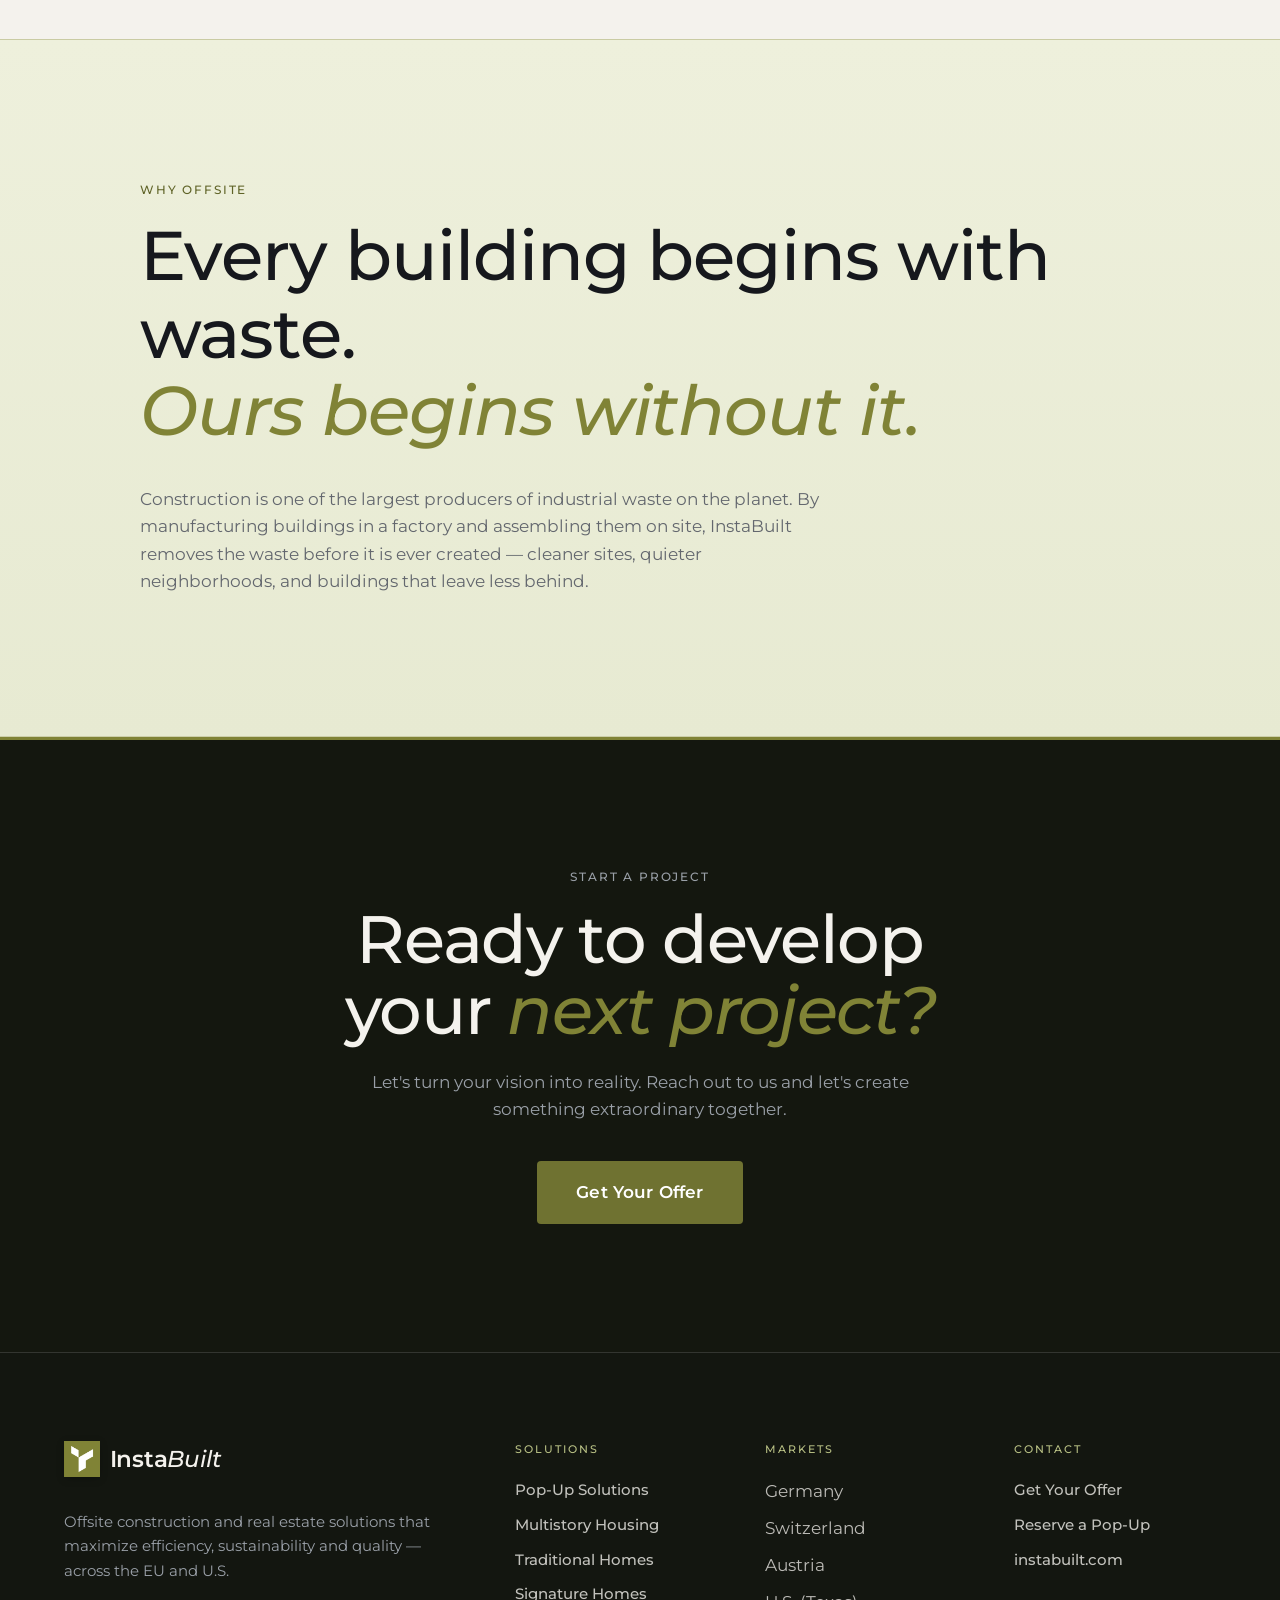
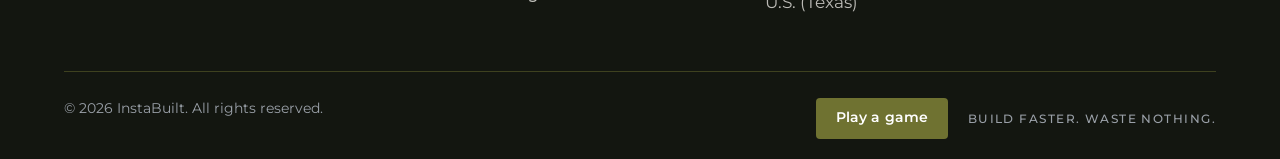
==== commit b9f95b5e: "Square logo (nav+footer), navbar button relabeled 'Play a game' + added to footer bar, 20px spacing " ====
--- a/index.html
+++ b/index.html
@@ -28,7 +28,7 @@
       <a href="about.html">About Us</a>
       <a href="#contact">Contact</a>
     </nav>
-    <a class="btn btn-primary btn-nav" href="https://www.instabuilt.com/get-your-offer" target="_blank" rel="noopener">Get Your Offer</a>
+    <a class="btn btn-primary btn-nav" href="https://www.instabuilt.com/get-your-offer" target="_blank" rel="noopener">Play a game</a>
     <button class="nav-toggle" id="navToggle" aria-label="Open menu" aria-expanded="false" aria-controls="mobileMenu">
       <span></span><span></span>
     </button>
@@ -40,7 +40,7 @@
     <a href="#events">Events</a>
     <a href="about.html">About Us</a>
     <a href="#contact">Contact</a>
-    <a class="btn btn-primary" href="https://www.instabuilt.com/get-your-offer" target="_blank" rel="noopener">Get Your Offer</a>
+    <a class="btn btn-primary" href="https://www.instabuilt.com/get-your-offer" target="_blank" rel="noopener">Play a game</a>
   </div>
 </header>
 
@@ -321,7 +321,10 @@
   </div>
   <div class="footer-bottom">
     <span>© <span id="year">2026</span> InstaBuilt. All rights reserved.</span>
-    <span class="footer-tag">Build faster. Waste nothing.</span>
+    <div class="footer-play">
+      <a class="btn btn-primary btn-sm" href="https://www.instabuilt.com/get-your-offer" target="_blank" rel="noopener">Play a game</a>
+      <span class="footer-tag">Build faster. Waste nothing.</span>
+    </div>
   </div>
 </footer>
 
--- a/css/style.css
+++ b/css/style.css
@@ -27,7 +27,7 @@
 
   --radius: 4px;
   --shadow: 0 18px 40px -18px rgba(22, 24, 29, 0.35);
-  --nav-h: 76px;
+  --nav-h: 80px;
 }
 
 /* ---------- Reset / base ---------- */
@@ -44,7 +44,7 @@
   color: var(--ink);
   line-height: 1.6;
   font-size: 16.5px;
-  font-weight: 450;
+  font-weight: 400;
   font-optical-sizing: auto;
   -webkit-font-smoothing: antialiased;
   overflow-x: hidden;
@@ -69,13 +69,13 @@
   letter-spacing: 0.16em;
   text-transform: uppercase;
   color: var(--accent-deep);
-  font-weight: 600;
+  font-weight: 500;
   margin-bottom: 1.1rem;
 }
 
 h1, h2, h3 {
   font-family: var(--font-display);
-  font-weight: 650;
+  font-weight: 500;
   line-height: 1.06;
   letter-spacing: -0.02em;
   text-wrap: balance;
@@ -117,7 +117,7 @@
   justify-content: center;
   gap: 0.5rem;
   font-family: var(--font-body);
-  font-weight: 700;
+  font-weight: 600;
   font-size: 0.95rem;
   letter-spacing: 0.01em;
   padding: 0.85rem 1.7rem;
@@ -195,7 +195,7 @@
 .brand-name {
   font-family: var(--font-display);
   font-size: 1.45rem;
-  font-weight: 700;
+  font-weight: 600;
   letter-spacing: -0.01em;
 }
 
@@ -204,7 +204,7 @@
 .brand-logo {
   width: 40px;
   height: 40px;
-  border-radius: 8px;
+  border-radius: 0;
   object-fit: cover;
   flex-shrink: 0;
   box-shadow: 0 2px 10px -2px rgba(0, 0, 0, 0.35);
@@ -334,7 +334,7 @@
 
 .hero h1 {
   font-size: clamp(3rem, 8vw, 6.8rem);
-  font-weight: 700;
+  font-weight: 550;
   color: #fff;
   max-width: 15ch;
 }
@@ -642,7 +642,7 @@
   font-family: var(--font-display);
   font-size: clamp(2.2rem, 5.4vw, 4.4rem);
   line-height: 1.12;
-  font-weight: 600;
+  font-weight: 500;
   letter-spacing: -0.015em;
 }
 
@@ -765,7 +765,7 @@
   background: var(--dark);
   color: rgba(244, 242, 237, 0.75);
   border-top: 1px solid var(--dark-line);
-  padding: clamp(3.5rem, 7vw, 5.5rem) clamp(1.25rem, 5vw, 4rem) 2rem;
+  padding: clamp(3.5rem, 7vw, 5.5rem) clamp(1.25rem, 5vw, 4rem) 20px;
 }
 
 .footer-inner {
@@ -823,13 +823,26 @@
   border-top: 1px solid rgba(128, 131, 54, 0.4);
   display: flex;
   justify-content: space-between;
-  gap: 1rem;
+  gap: 1.25rem;
   flex-wrap: wrap;
   font-size: 0.85rem;
   color: var(--dark-muted);
 }
 
 .footer-tag { font-family: var(--font-mono); font-size: 0.75rem; letter-spacing: 0.12em; text-transform: uppercase; }
+
+.footer-play {
+  display: flex;
+  align-items: center;
+  gap: 1.25rem;
+  flex-wrap: wrap;
+  justify-content: flex-end;
+}
+
+.btn-sm {
+  padding: 0.55rem 1.15rem;
+  font-size: 0.85rem;
+}
 
 /* ---------- Reveal ---------- */
 .reveal {
@@ -885,7 +898,7 @@
   border-radius: 999px;
   padding: 0.85rem 1.3rem;
   font-family: var(--font-body);
-  font-weight: 700;
+  font-weight: 600;
   font-size: 0.95rem;
   cursor: pointer;
   box-shadow: 0 16px 32px -12px rgba(0, 0, 0, 0.45);
@@ -1014,7 +1027,7 @@
 .chat-quick button {
   font-family: var(--font-body);
   font-size: 0.78rem;
-  font-weight: 600;
+  font-weight: 500;
   padding: 0.4rem 0.85rem;
   border-radius: 999px;
   border: 1px solid var(--accent);
@@ -1095,5 +1108,5 @@
 .method-num,
 .footer-tag,
 .footer-col a {
-  font-weight: 600;
-}
+  font-weight: 500;
+}
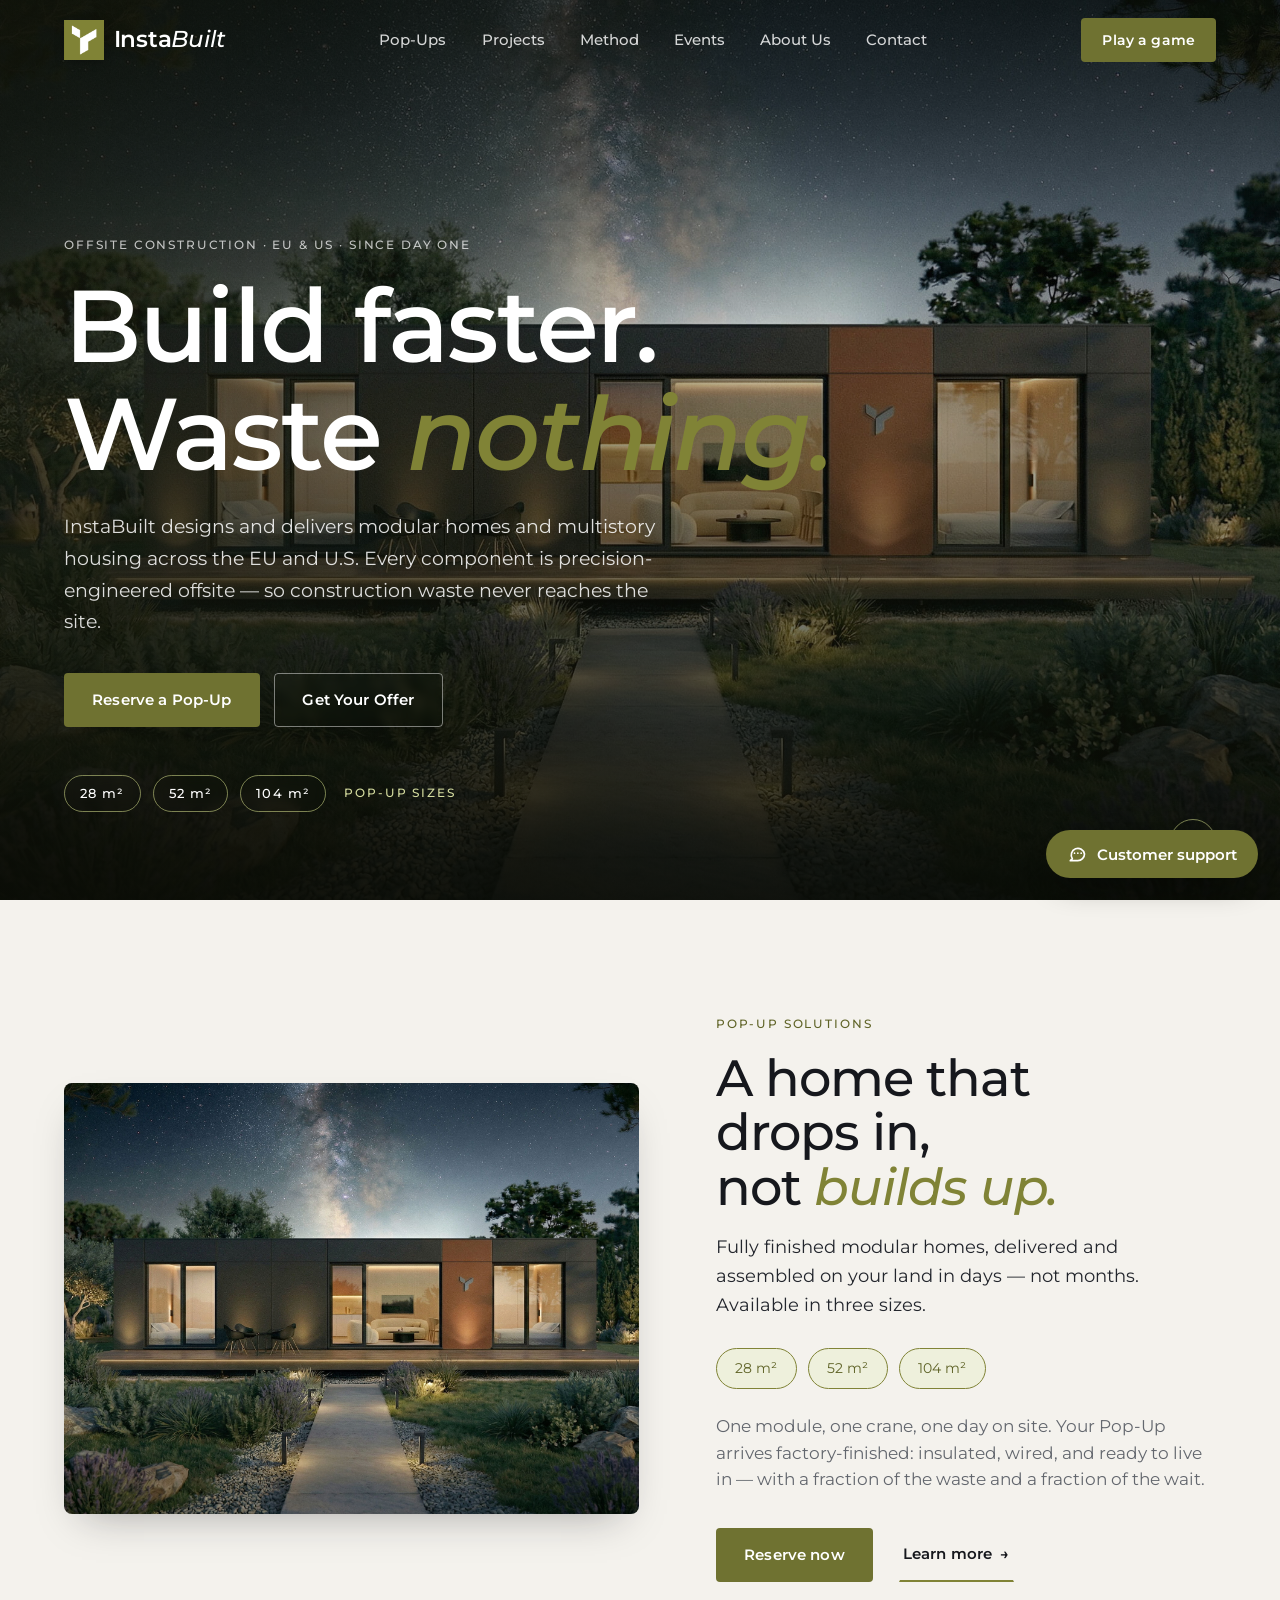
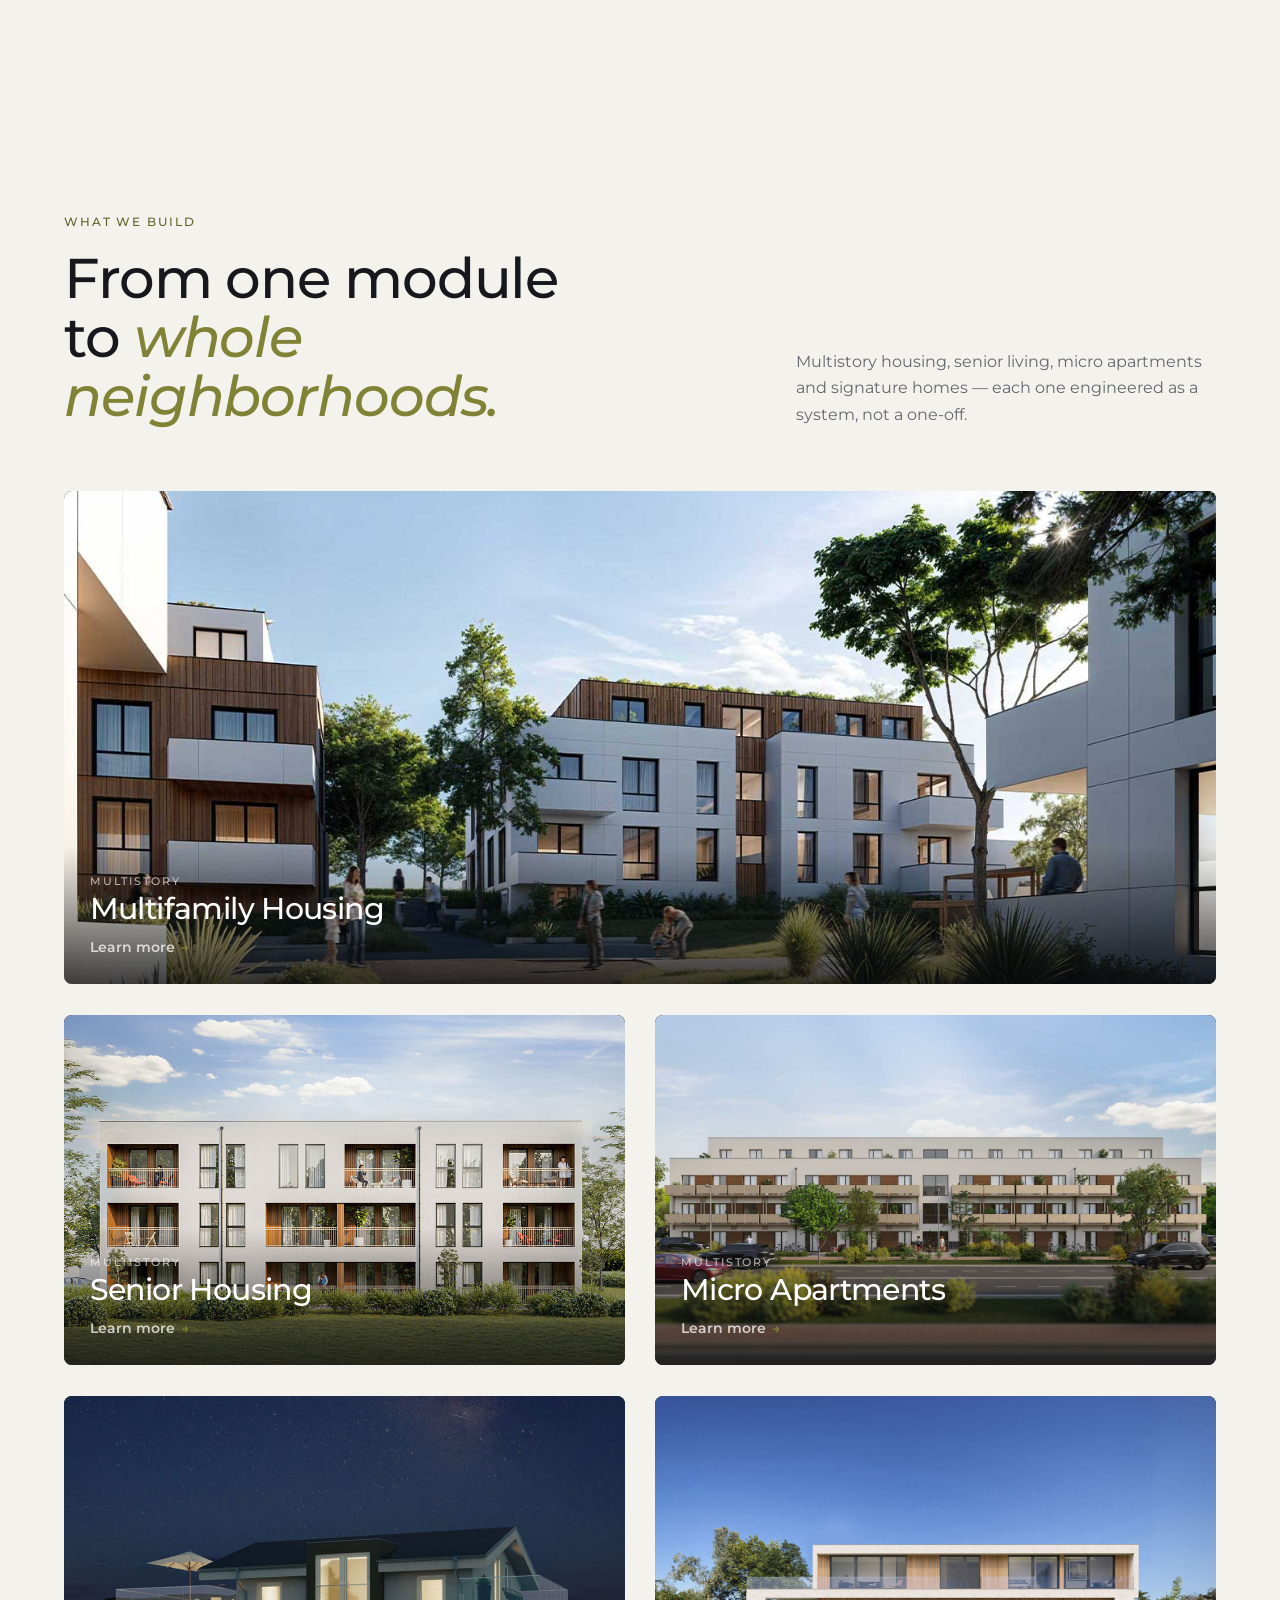
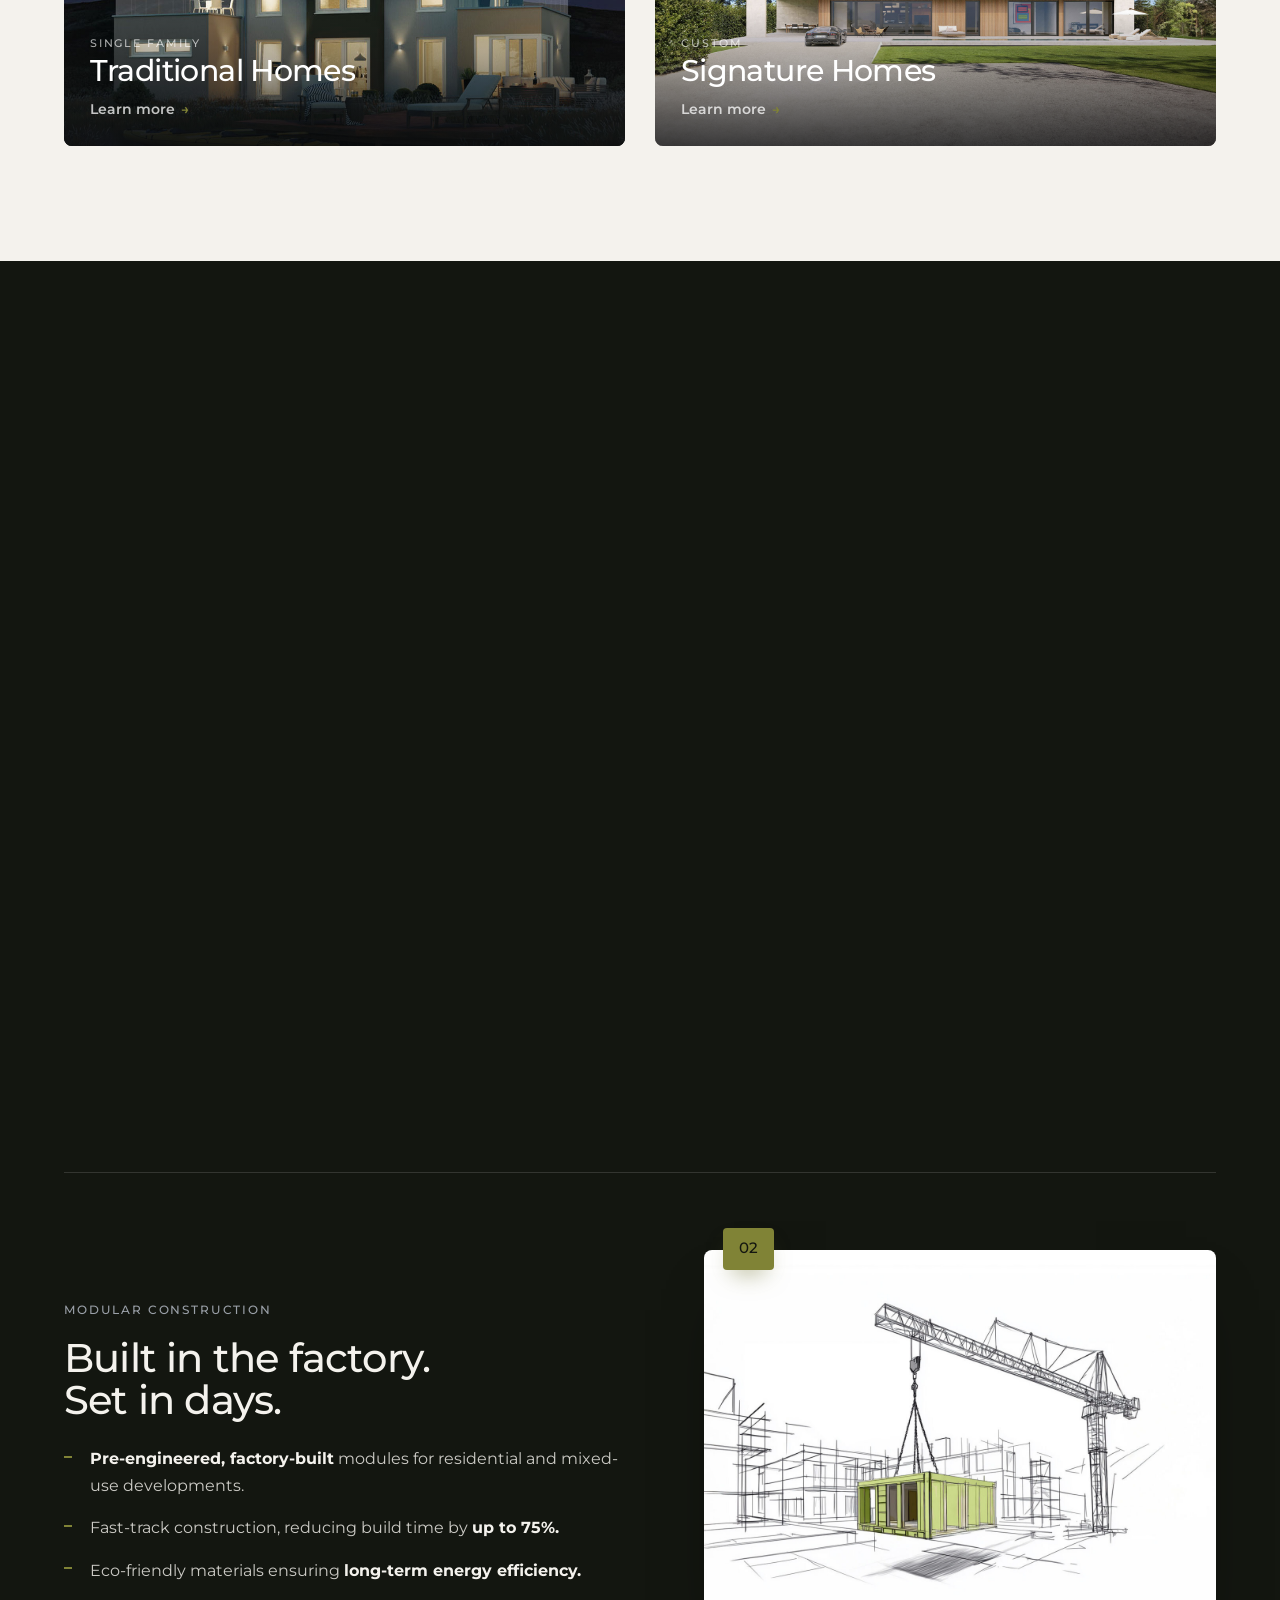
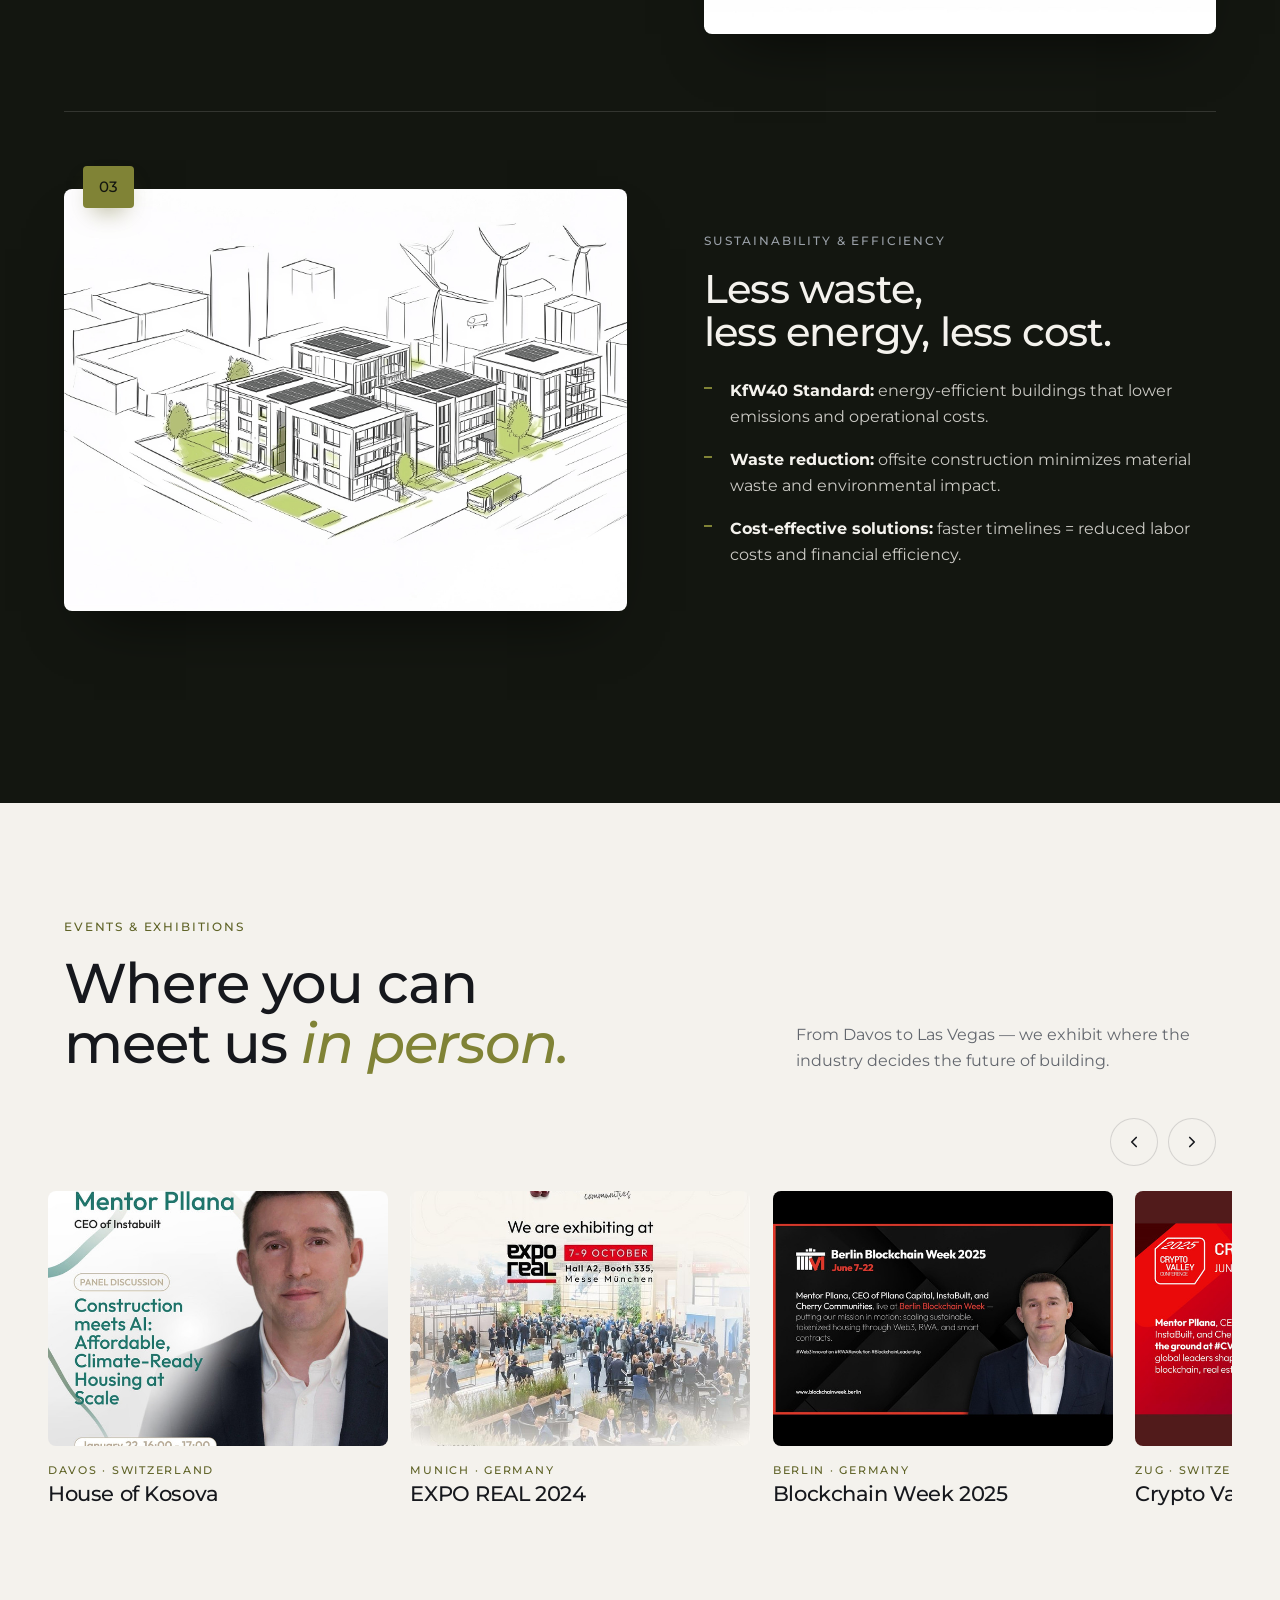
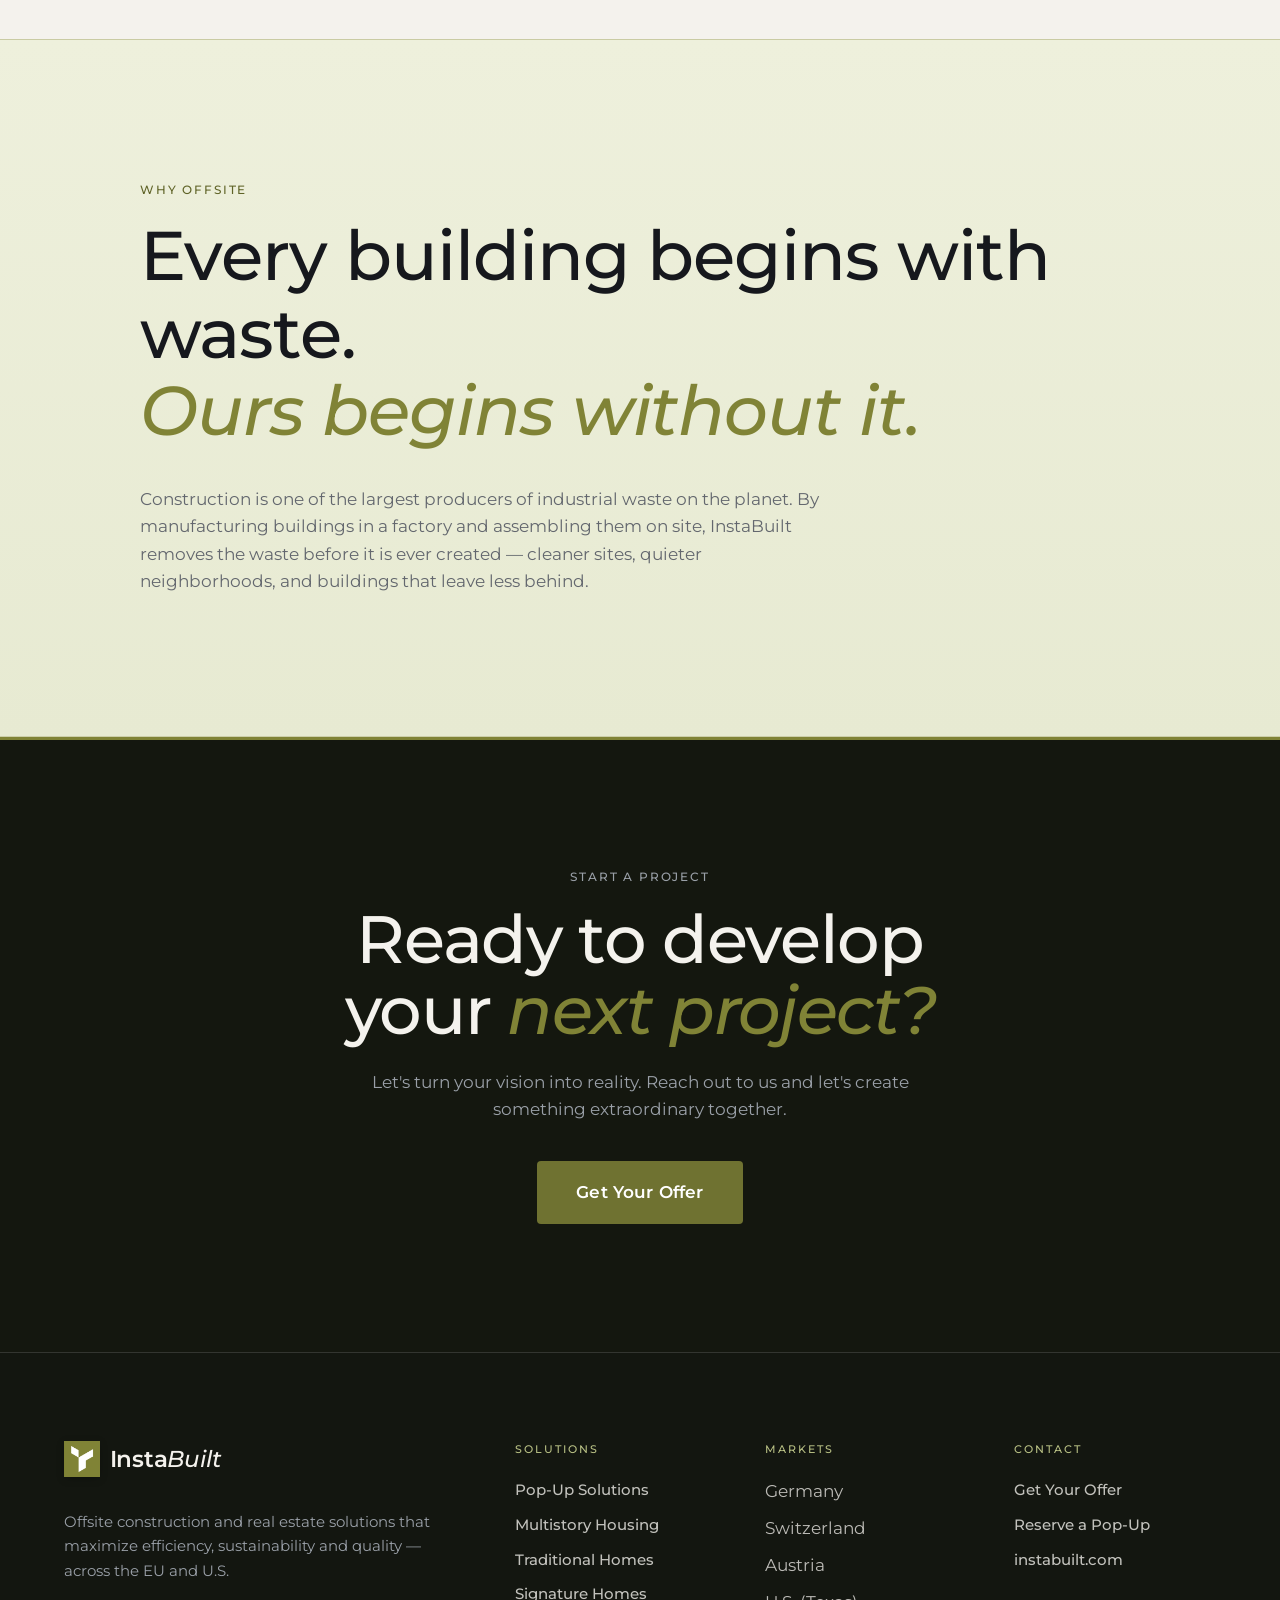
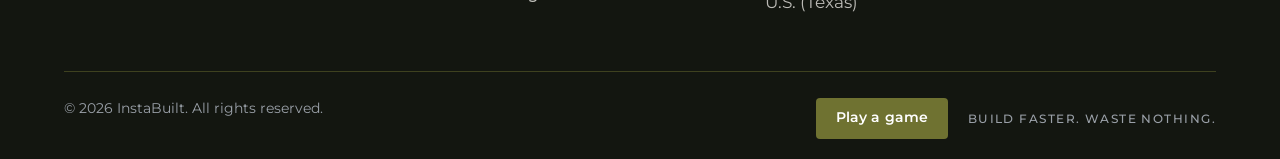
==== commit dd8df5a9: "New Cherry Seed Mission game page; all 'Play a game' buttons link to it" ====
--- a/index.html
+++ b/index.html
@@ -28,7 +28,7 @@
       <a href="about.html">About Us</a>
       <a href="#contact">Contact</a>
     </nav>
-    <a class="btn btn-primary btn-nav" href="https://www.instabuilt.com/get-your-offer" target="_blank" rel="noopener">Play a game</a>
+    <a class="btn btn-primary btn-nav" href="game.html">Play a game</a>
     <button class="nav-toggle" id="navToggle" aria-label="Open menu" aria-expanded="false" aria-controls="mobileMenu">
       <span></span><span></span>
     </button>
@@ -40,7 +40,7 @@
     <a href="#events">Events</a>
     <a href="about.html">About Us</a>
     <a href="#contact">Contact</a>
-    <a class="btn btn-primary" href="https://www.instabuilt.com/get-your-offer" target="_blank" rel="noopener">Play a game</a>
+    <a class="btn btn-primary" href="game.html">Play a game</a>
   </div>
 </header>
 
@@ -322,7 +322,7 @@
   <div class="footer-bottom">
     <span>© <span id="year">2026</span> InstaBuilt. All rights reserved.</span>
     <div class="footer-play">
-      <a class="btn btn-primary btn-sm" href="https://www.instabuilt.com/get-your-offer" target="_blank" rel="noopener">Play a game</a>
+      <a class="btn btn-primary btn-sm" href="game.html">Play a game</a>
       <span class="footer-tag">Build faster. Waste nothing.</span>
     </div>
   </div>
